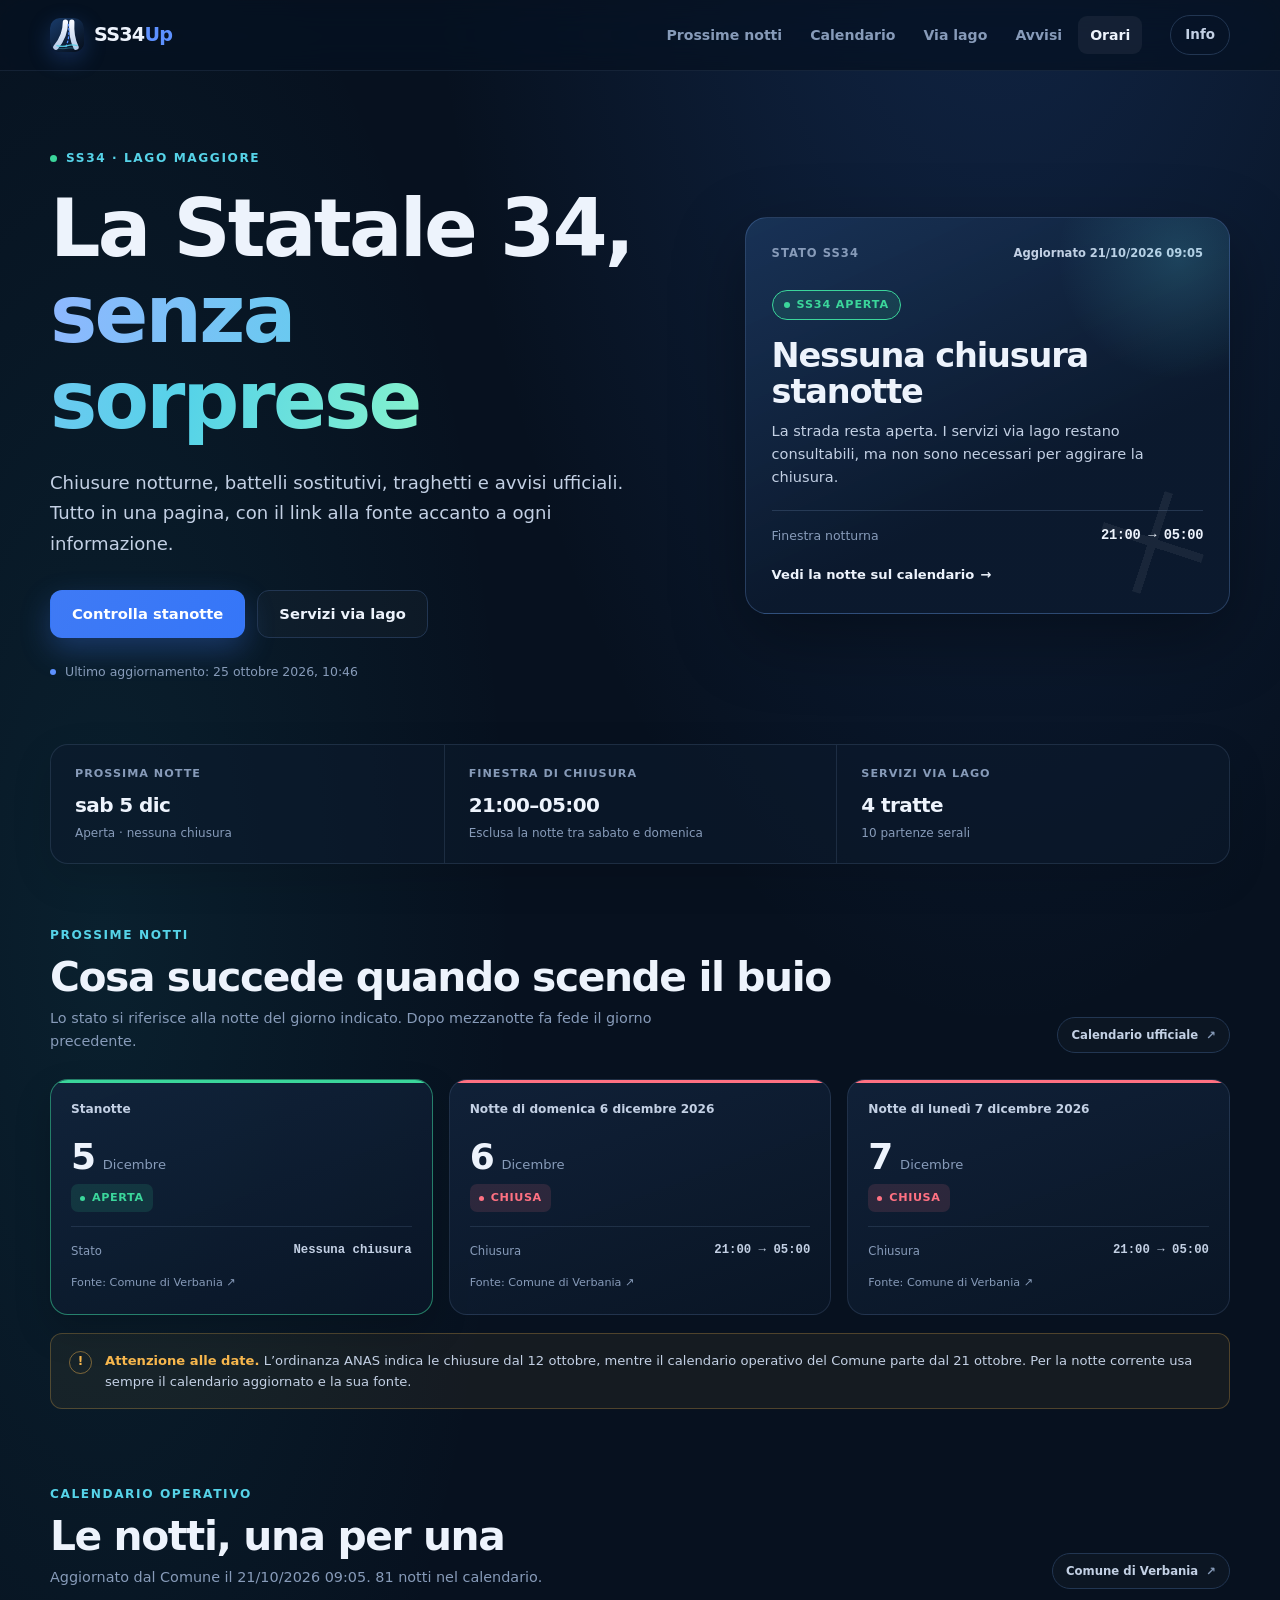
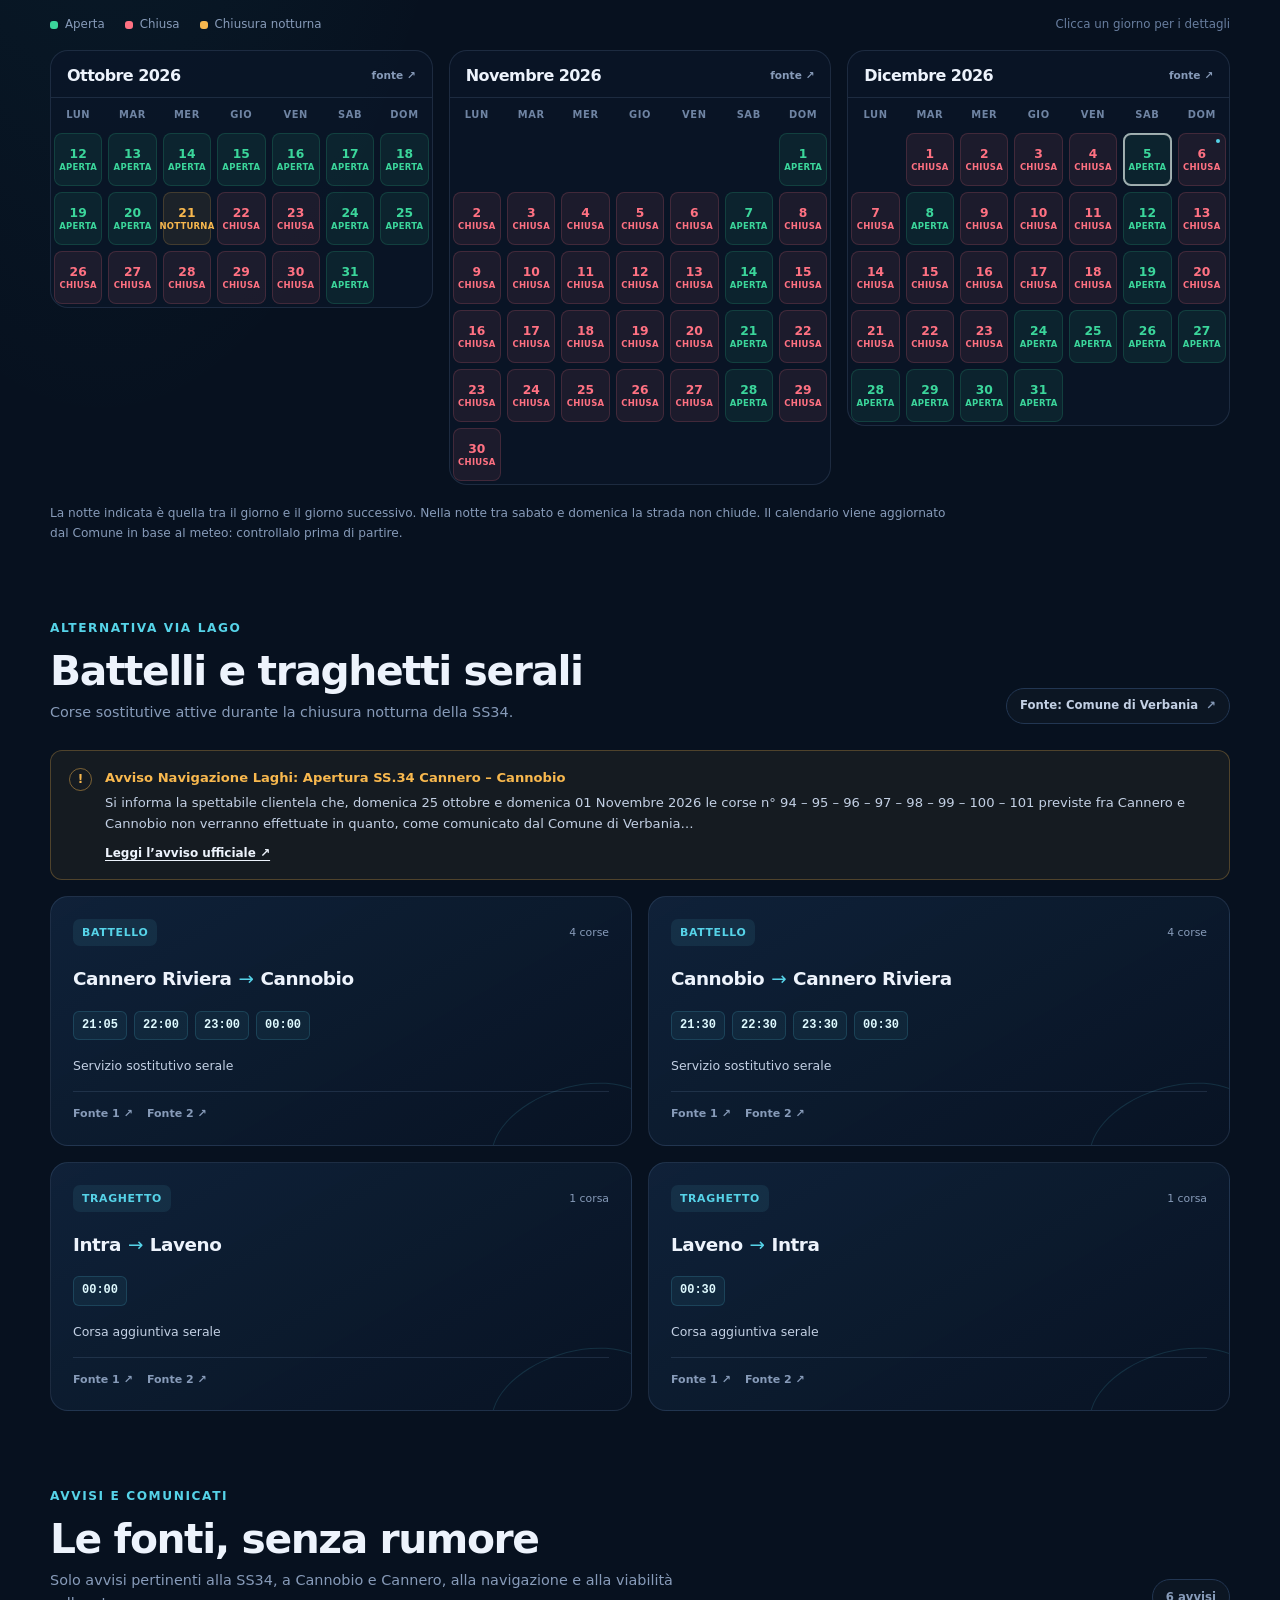
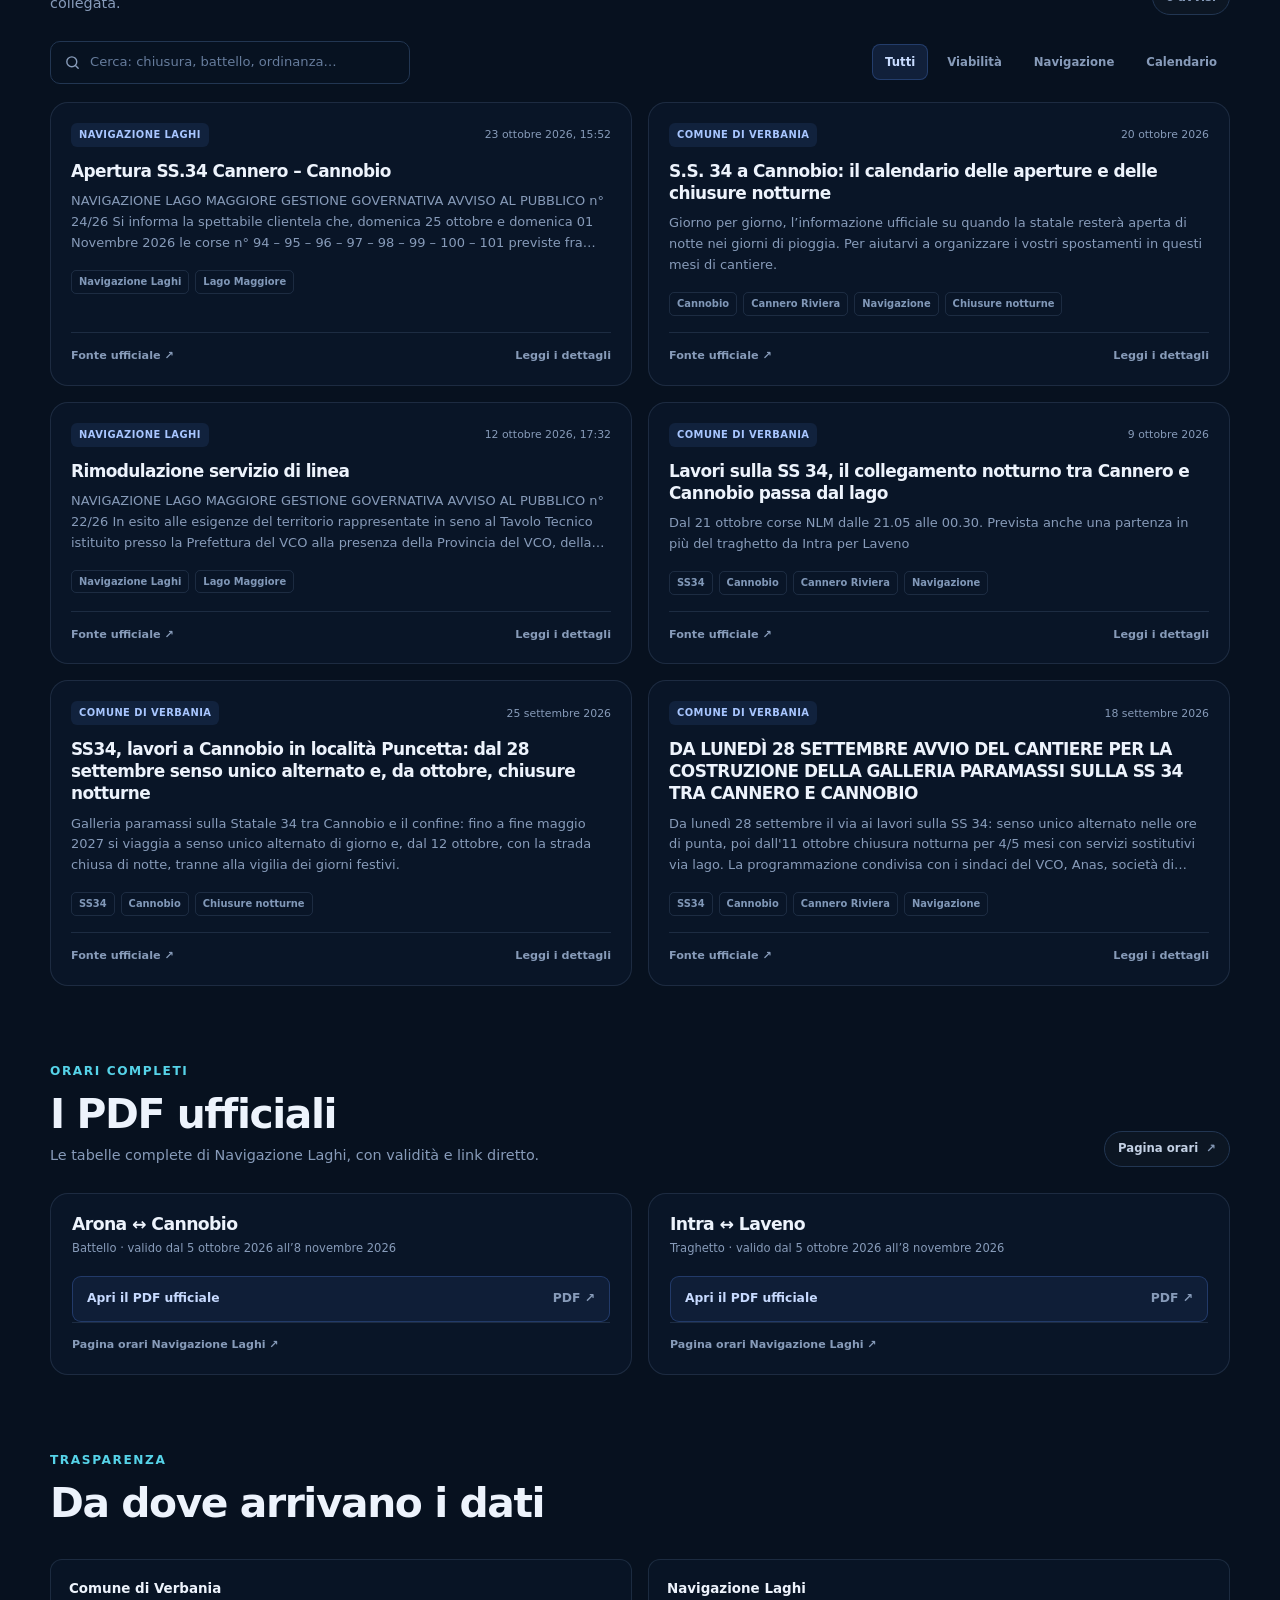
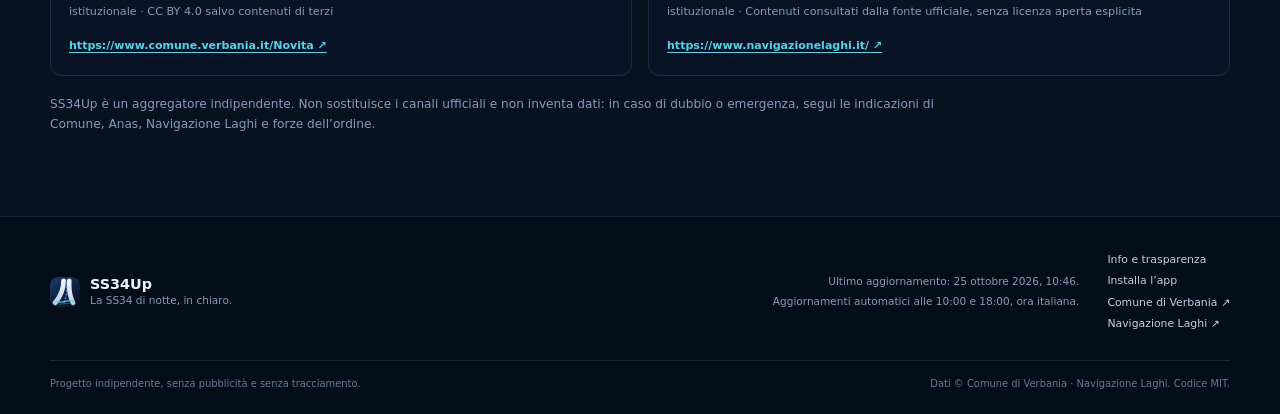
==== index.html @ 331be55b "Corregge avvio home e propaga subito gli aggiornamenti" ====
<!DOCTYPE html>
<html lang="it">
<head>
  <meta charset="UTF-8" />
  <meta name="viewport" content="width=device-width, initial-scale=1.0" />
  <title>SS34Up · Chiusure notturne SS34 e servizi via lago</title>
  <meta name="description" content="Calendario ufficiale delle chiusure notturne della SS34 a Cannobio, servizi sostitutivi via lago, avvisi e orari. Aggiornato alle 10:00 e alle 18:00." />
  <meta name="theme-color" content="#07111f" />
  <meta property="og:title" content="SS34Up · La Statale 34, senza sorprese" />
  <meta property="og:description" content="Chiusure notturne SS34, battelli e traghetti, avvisi ufficiali in un'unica pagina." />
  <meta property="og:type" content="website" />
  <meta property="og:locale" content="it_IT" />
  <link rel="manifest" href="manifest.json" />
  <link rel="icon" href="icon.svg" type="image/svg+xml" />
  <link rel="apple-touch-icon" href="icon-180.png" />
  <meta name="apple-mobile-web-app-capable" content="yes" />
  <meta name="apple-mobile-web-app-title" content="SS34Up" />
  <meta name="mobile-web-app-capable" content="yes" />
  <link rel="stylesheet" href="assets/style.css?v=3" />
  <script src="assets/app.js?v=3" defer></script>
</head>
<body>
  <a class="skip-link" href="#main">Vai ai contenuti</a>

  <header class="site-header">
    <div class="header-inner">
      <a class="brand" href="./" aria-label="SS34Up, home">
        <img src="icon.svg" width="34" height="34" alt="" />
        <span class="brand-text">SS34<span>Up</span></span>
      </a>

      <nav class="main-nav" id="main-nav" aria-label="Sezioni principali">
        <a href="#notti">Prossime notti</a>
        <a href="#calendario">Calendario</a>
        <a href="#servizi">Via lago</a>
        <a href="#avvisi">Avvisi</a>
        <a href="#orari">Orari</a>
        <a class="nav-info" href="infoutili.html">Info e installazione</a>
      </nav>

      <div class="header-actions">
        <a class="header-info" href="infoutili.html">Info</a>
        <button class="menu-toggle" id="menu-toggle" type="button" aria-expanded="false" aria-controls="main-nav" aria-label="Apri il menu">
          <span></span><span></span><span></span>
        </button>
      </div>
    </div>
  </header>

  <main id="main">
    <section class="hero" aria-labelledby="hero-title">
      <div class="hero-copy">
        <p class="eyebrow"><span class="pulse"></span> SS34 · Lago Maggiore</p>
        <h1 id="hero-title">La Statale 34,<br /><span>senza sorprese</span></h1>
        <p class="hero-lead">
          Chiusure notturne, battelli sostitutivi, traghetti e avvisi ufficiali.
          Tutto in una pagina, con il link alla fonte accanto a ogni informazione.
        </p>
        <div class="hero-actions">
          <a class="button button-primary" href="#notti">Controlla stanotte</a>
          <a class="button button-ghost" href="#servizi">Servizi via lago</a>
        </div>
        <div class="sync-line" id="sync-line" aria-live="polite">
          <span class="sync-dot"></span>
          <span>Caricamento dati ufficiali…</span>
        </div>
      </div>

      <aside class="status-card" id="status-card" aria-live="polite" aria-busy="true">
        <div class="status-topline">
          <span class="status-kicker">Stato SS34</span>
          <span class="status-source">Fonte ufficiale</span>
        </div>
        <div class="status-main">
          <span class="status-badge status-unknown" id="status-badge">Caricamento</span>
          <h2 id="status-title">Verifica in corso</h2>
          <p id="status-detail">Sto leggendo il calendario del Comune di Verbania.</p>
        </div>
        <div class="status-window" id="status-window">
          <span>Finestra notturna</span>
          <strong>21:00 → 05:00</strong>
        </div>
        <a class="status-link" id="status-link" href="#calendario">Vai al calendario</a>
      </aside>
    </section>

    <section class="stats" aria-label="Riepilogo">
      <article class="stat">
        <span class="stat-label">Prossima notte</span>
        <strong id="stat-night">—</strong>
        <span class="stat-note" id="stat-night-note">Calendario in caricamento</span>
      </article>
      <article class="stat">
        <span class="stat-label">Finestra di chiusura</span>
        <strong id="stat-window">21:00–05:00</strong>
        <span class="stat-note">Esclusa la notte tra sabato e domenica</span>
      </article>
      <article class="stat">
        <span class="stat-label">Servizi via lago</span>
        <strong id="stat-services">—</strong>
        <span class="stat-note">Battelli e traghetti serali</span>
      </article>
    </section>

    <div class="error-banner" id="data-error" hidden>
      <strong>Dati non disponibili.</strong>
      <span>Apri direttamente le fonti ufficiali:</span>
      <a href="https://www.comune.verbania.it/Novita/Comunicati/S.S.-34-a-Cannobio-il-calendario-delle-aperture-e-delle-chiusure-notturne" target="_blank" rel="noopener noreferrer">Comune di Verbania</a>
      <a href="https://www.navigazionelaghi.it/avvisi/" target="_blank" rel="noopener noreferrer">Navigazione Laghi</a>
    </div>

    <section class="section" id="notti" aria-labelledby="notti-title">
      <div class="section-head">
        <div>
          <p class="kicker">Prossime notti</p>
          <h2 id="notti-title">Cosa succede quando scende il buio</h2>
          <p class="section-lead">Lo stato si riferisce alla notte del giorno indicato. Dopo mezzanotte fa fede il giorno precedente.</p>
        </div>
        <a class="source-chip" id="nights-source" href="#calendario">
          <span>Calendario ufficiale</span>
          <span aria-hidden="true">↗</span>
        </a>
      </div>
      <div class="night-grid" id="night-grid">
        <div class="skeleton-card"></div>
        <div class="skeleton-card"></div>
        <div class="skeleton-card"></div>
      </div>
      <div class="callout">
        <div class="callout-icon" aria-hidden="true">!</div>
        <div>
          <strong>Attenzione alle date.</strong>
          L’ordinanza ANAS indica le chiusure dal 12 ottobre, mentre il calendario operativo del Comune parte dal 21 ottobre.
          Per la notte corrente usa sempre il calendario aggiornato e la sua fonte.
        </div>
      </div>
    </section>

    <section class="section" id="calendario" aria-labelledby="calendario-title">
      <div class="section-head">
        <div>
          <p class="kicker">Calendario operativo</p>
          <h2 id="calendario-title">Le notti, una per una</h2>
          <p class="section-lead" id="calendar-updated">Caricamento del calendario…</p>
        </div>
        <a class="source-chip" id="calendar-source" href="#" target="_blank" rel="noopener noreferrer">
          <span>Comune di Verbania</span>
          <span aria-hidden="true">↗</span>
        </a>
      </div>

      <div class="legend" aria-label="Legenda">
        <span><i class="legend-dot status-aparta"></i>Aperta</span>
        <span><i class="legend-dot status-chiusa"></i>Chiusa</span>
        <span><i class="legend-dot status-notturna"></i>Chiusura notturna</span>
        <span class="legend-note">Clicca un giorno per i dettagli</span>
      </div>

      <div class="calendar-grid" id="calendar-grid">
        <div class="skeleton-calendar"></div>
        <div class="skeleton-calendar"></div>
        <div class="skeleton-calendar"></div>
      </div>
      <p class="small-note">
        La notte indicata è quella tra il giorno e il giorno successivo. Nella notte tra sabato e domenica la strada non chiude.
        Il calendario viene aggiornato dal Comune in base al meteo: controllalo prima di partire.
      </p>
    </section>

    <section class="section" id="servizi" aria-labelledby="servizi-title">
      <div class="section-head">
        <div>
          <p class="kicker">Alternativa via lago</p>
          <h2 id="servizi-title">Battelli e traghetti serali</h2>
          <p class="section-lead">Corse sostitutive attive durante la chiusura notturna della SS34.</p>
        </div>
        <a class="source-chip" id="services-source" href="https://www.navigazionelaghi.it/" target="_blank" rel="noopener noreferrer">
          <span>Navigazione Laghi</span>
          <span aria-hidden="true">↗</span>
        </a>
      </div>
      <div id="services-alert"></div>
      <div class="services-grid" id="services-grid">
        <div class="skeleton-card"></div>
        <div class="skeleton-card"></div>
      </div>
    </section>

    <section class="section" id="avvisi" aria-labelledby="avvisi-title">
      <div class="section-head">
        <div>
          <p class="kicker">Avvisi e comunicati</p>
          <h2 id="avvisi-title">Le fonti, senza rumore</h2>
          <p class="section-lead">Solo avvisi pertinenti alla SS34, a Cannobio e Cannero, alla navigazione e alla viabilità collegata.</p>
        </div>
        <span class="count-chip" id="notice-count">—</span>
      </div>

      <div class="notice-toolbar">
        <label class="search-field">
          <span class="visually-hidden">Cerca negli avvisi</span>
          <svg viewBox="0 0 24 24" aria-hidden="true"><circle cx="11" cy="11" r="7"></circle><path d="m20 20-3.5-3.5"></path></svg>
          <input id="notice-search" type="search" placeholder="Cerca: chiusura, battello, ordinanza…" autocomplete="off" />
        </label>
        <div class="filters" id="notice-filters" role="group" aria-label="Filtra avvisi">
          <button class="filter is-active" type="button" data-filter="tutti" aria-pressed="true">Tutti</button>
          <button class="filter" type="button" data-filter="viabilita" aria-pressed="false">Viabilità</button>
          <button class="filter" type="button" data-filter="navigazione" aria-pressed="false">Navigazione</button>
          <button class="filter" type="button" data-filter="calendario" aria-pressed="false">Calendario</button>
        </div>
      </div>

      <div class="notice-grid" id="notice-list">
        <div class="skeleton-card"></div>
        <div class="skeleton-card"></div>
      </div>
      <div class="empty-state" id="notice-empty" hidden>
        <strong>Nessun avviso trovato.</strong>
        <span>Prova a cambiare filtro o termine di ricerca.</span>
      </div>
    </section>

    <section class="section" id="orari" aria-labelledby="orari-title">
      <div class="section-head">
        <div>
          <p class="kicker">Orari completi</p>
          <h2 id="orari-title">I PDF ufficiali</h2>
          <p class="section-lead">Le tabelle complete di Navigazione Laghi, con validità e link diretto.</p>
        </div>
        <a class="source-chip" href="https://www.navigazionelaghi.it/biglietti-e-orari-lago-maggiore/" target="_blank" rel="noopener noreferrer">
          <span>Pagina orari</span>
          <span aria-hidden="true">↗</span>
        </a>
      </div>
      <div class="timetable-grid" id="timetable-grid">
        <div class="skeleton-card"></div>
        <div class="skeleton-card"></div>
      </div>
    </section>

    <section class="section sources-section" id="fonti" aria-labelledby="fonti-title">
      <div class="section-head">
        <div>
          <p class="kicker">Trasparenza</p>
          <h2 id="fonti-title">Da dove arrivano i dati</h2>
        </div>
      </div>
      <div class="sources-grid" id="sources-list"></div>
      <p class="small-note">
        SS34Up è un aggregatore indipendente. Non sostituisce i canali ufficiali e non inventa dati:
        in caso di dubbio o emergenza, segui le indicazioni di Comune, Anas, Navigazione Laghi e forze dell’ordine.
      </p>
    </section>
  </main>

  <footer class="site-footer">
    <div class="footer-inner">
      <div class="footer-brand">
        <img src="icon.svg" width="30" height="30" alt="" />
        <div>
          <strong>SS34Up</strong>
          <span>La SS34 di notte, in chiaro.</span>
        </div>
      </div>
      <div class="footer-meta">
        <span id="footer-updated">Aggiornamento in corso…</span>
        <span>Aggiornamenti automatici alle 10:00 e 18:00, ora italiana.</span>
      </div>
      <nav class="footer-links" aria-label="Link utili">
        <a href="infoutili.html">Info e trasparenza</a>
        <a href="infoutili.html#installa">Installa l’app</a>
        <a href="https://www.comune.verbania.it/Novita" target="_blank" rel="noopener noreferrer">Comune di Verbania ↗</a>
        <a href="https://www.navigazionelaghi.it/" target="_blank" rel="noopener noreferrer">Navigazione Laghi ↗</a>
      </nav>
    </div>
    <div class="footer-bottom">
      <span>Progetto indipendente, senza pubblicità e senza tracciamento.</span>
      <span>Dati © Comune di Verbania · Navigazione Laghi. Codice MIT.</span>
    </div>
  </footer>

  <dialog class="detail-dialog" id="detail-dialog" aria-labelledby="detail-title">
    <form method="dialog">
      <button class="dialog-close" type="submit" aria-label="Chiudi la scheda">
        <svg viewBox="0 0 24 24" aria-hidden="true"><path d="m6 6 12 12M18 6 6 18"></path></svg>
      </button>
    </form>
    <div class="dialog-content" id="detail-content"></div>
  </dialog>

  <noscript>
    <div class="noscript">SS34Up usa JavaScript per mostrare il calendario e gli avvisi. Puoi comunque consultare le fonti ufficiali linkate nella pagina.</div>
  </noscript>
</body>
</html>
---- assets/style.css ----
:root {
  color-scheme: dark;
  --bg: #07111f;
  --bg-deep: #050b15;
  --panel: #0d1a2d;
  --panel-raised: #12223a;
  --panel-soft: #0a1627;
  --line: #223652;
  --line-soft: rgba(130, 162, 207, 0.16);
  --text: #edf3fc;
  --text-soft: #c3d0e4;
  --muted: #879bb9;
  --blue: #5d91ff;
  --blue-strong: #3f7af5;
  --cyan: #56d3e8;
  --green: #3bd69b;
  --green-soft: rgba(59, 214, 155, 0.13);
  --amber: #f8b84e;
  --amber-soft: rgba(248, 184, 78, 0.13);
  --red: #ff7182;
  --red-soft: rgba(255, 113, 130, 0.13);
  --radius: 18px;
  --radius-sm: 12px;
  --shadow: 0 24px 70px rgba(0, 0, 0, 0.34);
  --font: system-ui, -apple-system, "Segoe UI", Roboto, "Helvetica Neue", Arial, sans-serif;
  --mono: "Cascadia Code", "SFMono-Regular", Consolas, "Liberation Mono", monospace;
}

*,
*::before,
*::after {
  box-sizing: border-box;
}

html {
  scroll-behavior: smooth;
  scroll-padding-top: 92px;
}

body {
  margin: 0;
  min-width: 320px;
  background:
    radial-gradient(ellipse 70% 42% at 78% -8%, rgba(51, 108, 207, 0.26), transparent 66%),
    radial-gradient(ellipse 46% 30% at 8% 18%, rgba(38, 185, 199, 0.09), transparent 70%),
    var(--bg);
  color: var(--text);
  font-family: var(--font);
  font-size: 16px;
  line-height: 1.6;
  -webkit-font-smoothing: antialiased;
  text-rendering: optimizeLegibility;
}

body.modal-open {
  overflow: hidden;
}

::selection {
  background: rgba(93, 145, 255, 0.36);
  color: #fff;
}

a {
  color: var(--cyan);
  text-decoration-thickness: 1px;
  text-underline-offset: 3px;
}

a:hover {
  color: #8ce4f2;
}

button,
input {
  font: inherit;
}

button {
  color: inherit;
}

img,
svg {
  display: block;
  max-width: 100%;
}

[hidden] {
  display: none !important;
}

h1,
h2,
h3,
p {
  margin-top: 0;
}

h1,
h2,
h3 {
  letter-spacing: -0.035em;
  line-height: 1.08;
}

h2 {
  margin-bottom: 0.5rem;
  font-size: clamp(1.7rem, 3.2vw, 2.55rem);
}

h3 {
  font-size: 1.15rem;
}

:focus-visible {
  outline: 3px solid rgba(86, 211, 232, 0.85);
  outline-offset: 3px;
}

.skip-link {
  position: fixed;
  top: 10px;
  left: 10px;
  z-index: 100;
  padding: 10px 16px;
  border-radius: 10px;
  background: var(--text);
  color: var(--bg);
  font-weight: 750;
  transform: translateY(-150%);
  transition: transform 0.18s ease;
}

.skip-link:focus {
  transform: translateY(0);
}

.visually-hidden {
  position: absolute !important;
  width: 1px !important;
  height: 1px !important;
  padding: 0 !important;
  margin: -1px !important;
  overflow: hidden !important;
  clip: rect(0, 0, 0, 0) !important;
  white-space: nowrap !important;
  border: 0 !important;
}

.site-header {
  position: sticky;
  top: 0;
  z-index: 50;
  border-bottom: 1px solid rgba(130, 162, 207, 0.12);
  background: rgba(7, 17, 31, 0.78);
  backdrop-filter: blur(18px) saturate(150%);
}

.header-inner {
  display: flex;
  align-items: center;
  gap: 28px;
  width: min(1180px, calc(100% - 40px));
  min-height: 70px;
  margin: 0 auto;
}

.brand {
  display: inline-flex;
  align-items: center;
  gap: 10px;
  color: var(--text);
  text-decoration: none;
  flex: 0 0 auto;
}

.brand:hover {
  color: var(--text);
}

.brand img {
  width: 34px;
  height: 34px;
  border-radius: 10px;
  box-shadow: 0 7px 22px rgba(63, 122, 245, 0.26);
}

.brand-text {
  font-size: 1.2rem;
  font-weight: 820;
  letter-spacing: -0.04em;
}

.brand-text span {
  color: var(--blue);
}

.main-nav {
  display: flex;
  align-items: center;
  gap: 4px;
  margin-left: auto;
}

.main-nav a {
  padding: 8px 12px;
  border-radius: 9px;
  color: var(--muted);
  font-size: 0.88rem;
  font-weight: 650;
  text-decoration: none;
  transition: color 0.16s ease, background 0.16s ease;
}

.main-nav a:hover,
.main-nav a.is-active {
  color: var(--text);
  background: rgba(255, 255, 255, 0.055);
}

.main-nav .nav-info {
  display: none;
}

.header-actions {
  display: flex;
  align-items: center;
  gap: 10px;
}

.header-info {
  padding: 8px 14px;
  border: 1px solid var(--line);
  border-radius: 999px;
  color: var(--text-soft);
  font-size: 0.84rem;
  font-weight: 700;
  text-decoration: none;
}

.header-info:hover {
  border-color: var(--blue);
  color: var(--text);
}

.menu-toggle {
  display: none;
  width: 42px;
  height: 42px;
  padding: 10px;
  border: 1px solid var(--line);
  border-radius: 10px;
  background: transparent;
  cursor: pointer;
}

.menu-toggle span {
  display: block;
  width: 100%;
  height: 2px;
  margin: 4px 0;
  border-radius: 2px;
  background: var(--text-soft);
  transition: transform 0.18s ease, opacity 0.18s ease;
}

.hero {
  display: grid;
  grid-template-columns: minmax(0, 1.12fr) minmax(340px, 0.88fr);
  align-items: center;
  gap: clamp(36px, 6vw, 78px);
  width: min(1180px, calc(100% - 40px));
  margin: 0 auto;
  padding: 78px 0 40px;
}

.eyebrow,
.kicker {
  margin-bottom: 18px;
  color: var(--cyan);
  font-size: 0.76rem;
  font-weight: 780;
  letter-spacing: 0.13em;
  text-transform: uppercase;
}

.eyebrow {
  display: flex;
  align-items: center;
  gap: 9px;
}

.pulse {
  width: 7px;
  height: 7px;
  border-radius: 50%;
  background: var(--green);
  box-shadow: 0 0 0 0 rgba(59, 214, 155, 0.5);
  animation: pulse 2.2s infinite;
}

@keyframes pulse {
  70% { box-shadow: 0 0 0 8px rgba(59, 214, 155, 0); }
  100% { box-shadow: 0 0 0 0 rgba(59, 214, 155, 0); }
}

.hero h1 {
  max-width: 760px;
  margin-bottom: 24px;
  font-size: clamp(2.9rem, 6.2vw, 5.15rem);
  font-weight: 840;
}

.hero h1 span {
  color: transparent;
  background: linear-gradient(100deg, #8fb7ff 0%, #56d3e8 62%, #85f2cd 100%);
  -webkit-background-clip: text;
  background-clip: text;
}

.hero-lead {
  max-width: 610px;
  margin-bottom: 30px;
  color: var(--text-soft);
  font-size: clamp(1rem, 1.6vw, 1.13rem);
  line-height: 1.7;
}

.hero-actions {
  display: flex;
  flex-wrap: wrap;
  gap: 12px;
}

.button {
  display: inline-flex;
  align-items: center;
  justify-content: center;
  min-height: 48px;
  padding: 0 21px;
  border: 1px solid transparent;
  border-radius: 12px;
  font-size: 0.92rem;
  font-weight: 760;
  text-decoration: none;
  transition: transform 0.16s ease, box-shadow 0.16s ease, border-color 0.16s ease, background 0.16s ease;
}

.button:hover {
  transform: translateY(-1px);
}

.button-primary {
  background: linear-gradient(120deg, var(--blue-strong), #3576f8);
  color: #fff;
  box-shadow: 0 12px 30px rgba(63, 122, 245, 0.3);
}

.button-primary:hover {
  color: #fff;
  box-shadow: 0 15px 36px rgba(63, 122, 245, 0.4);
}

.button-ghost {
  border-color: var(--line);
  background: rgba(255, 255, 255, 0.025);
  color: var(--text);
}

.button-ghost:hover {
  border-color: rgba(134, 174, 236, 0.48);
  background: rgba(255, 255, 255, 0.055);
  color: var(--text);
}

.sync-line {
  display: flex;
  align-items: center;
  gap: 9px;
  margin-top: 24px;
  color: var(--muted);
  font-size: 0.78rem;
}

.sync-dot {
  width: 6px;
  height: 6px;
  border-radius: 50%;
  background: var(--blue);
}

.sync-line.is-error .sync-dot {
  background: var(--red);
}

.status-card {
  position: relative;
  overflow: hidden;
  padding: 26px;
  border: 1px solid rgba(112, 157, 224, 0.28);
  border-radius: 22px;
  background:
    linear-gradient(155deg, rgba(28, 58, 100, 0.74), rgba(11, 25, 45, 0.92) 64%),
    var(--panel);
  box-shadow: var(--shadow);
}

.status-card::before {
  content: "";
  position: absolute;
  top: -90px;
  right: -80px;
  width: 260px;
  height: 260px;
  border-radius: 50%;
  background: radial-gradient(circle, rgba(86, 211, 232, 0.18), transparent 66%);
  pointer-events: none;
}

.status-card::after {
  content: "";
  position: absolute;
  right: 24px;
  bottom: 18px;
  width: 105px;
  height: 105px;
  opacity: 0.06;
  background:
    linear-gradient(90deg, transparent 46%, #fff 46%, #fff 54%, transparent 54%),
    linear-gradient(0deg, transparent 46%, #fff 46%, #fff 54%, transparent 54%);
  transform: rotate(18deg);
  pointer-events: none;
}

.status-topline {
  display: flex;
  align-items: center;
  justify-content: space-between;
  gap: 16px;
  margin-bottom: 28px;
  color: var(--muted);
  font-size: 0.72rem;
  font-weight: 750;
  letter-spacing: 0.09em;
  text-transform: uppercase;
}

.status-source {
  color: var(--text-soft);
  letter-spacing: 0;
  text-transform: none;
}

.status-badge {
  display: inline-flex;
  align-items: center;
  gap: 7px;
  min-height: 30px;
  padding: 5px 11px;
  border: 1px solid currentColor;
  border-radius: 999px;
  font-size: 0.7rem;
  font-weight: 780;
  letter-spacing: 0.075em;
  line-height: 1;
  text-transform: uppercase;
}

.status-badge::before {
  content: "";
  width: 6px;
  height: 6px;
  border-radius: 50%;
  background: currentColor;
}

.status-open {
  color: var(--green);
  background: var(--green-soft);
}

.status-closed {
  color: var(--red);
  background: var(--red-soft);
}

.status-pending {
  color: var(--amber);
  background: var(--amber-soft);
}

.status-unknown {
  color: var(--muted);
  background: rgba(135, 155, 185, 0.1);
}

.status-main {
  min-height: 158px;
}

.status-main h2 {
  margin: 18px 0 8px;
  font-size: clamp(1.55rem, 2.8vw, 2.1rem);
}

.status-main p {
  max-width: 390px;
  margin-bottom: 22px;
  color: var(--text-soft);
  font-size: 0.91rem;
}

.status-window {
  display: flex;
  align-items: center;
  justify-content: space-between;
  gap: 18px;
  padding: 14px 0;
  border-top: 1px solid rgba(151, 183, 229, 0.18);
  color: var(--muted);
  font-size: 0.78rem;
}

.status-window strong {
  color: var(--text);
  font-family: var(--mono);
  font-size: 0.86rem;
  letter-spacing: -0.03em;
}

.status-link {
  display: inline-flex;
  align-items: center;
  gap: 6px;
  margin-top: 3px;
  color: var(--text);
  font-size: 0.82rem;
  font-weight: 720;
  text-decoration: none;
}

.status-link::after {
  content: "→";
  transition: transform 0.16s ease;
}

.status-link:hover::after {
  transform: translateX(3px);
}

.stats {
  display: grid;
  grid-template-columns: repeat(3, 1fr);
  width: min(1180px, calc(100% - 40px));
  margin: 22px auto 0;
  border: 1px solid var(--line-soft);
  border-radius: var(--radius);
  background: rgba(13, 26, 45, 0.58);
  box-shadow: 0 14px 40px rgba(0, 0, 0, 0.12);
}

.stat {
  min-width: 0;
  padding: 20px 24px;
}

.stat + .stat {
  border-left: 1px solid var(--line-soft);
}

.stat-label {
  display: block;
  margin-bottom: 6px;
  color: var(--muted);
  font-size: 0.7rem;
  font-weight: 750;
  letter-spacing: 0.09em;
  text-transform: uppercase;
}

.stat strong {
  display: block;
  overflow: hidden;
  margin-bottom: 3px;
  font-size: clamp(1rem, 1.8vw, 1.25rem);
  letter-spacing: -0.03em;
  text-overflow: ellipsis;
  white-space: nowrap;
}

.stat-note {
  display: block;
  overflow: hidden;
  color: var(--muted);
  font-size: 0.75rem;
  text-overflow: ellipsis;
  white-space: nowrap;
}

.error-banner {
  display: flex;
  align-items: center;
  flex-wrap: wrap;
  gap: 8px 14px;
  width: min(1180px, calc(100% - 40px));
  margin: 24px auto 0;
  padding: 15px 18px;
  border: 1px solid rgba(255, 113, 130, 0.38);
  border-radius: var(--radius-sm);
  background: var(--red-soft);
  color: var(--text-soft);
  font-size: 0.86rem;
}

.error-banner strong {
  color: var(--red);
}

.error-banner a {
  color: var(--text);
}

.section {
  width: min(1180px, calc(100% - 40px));
  margin: 0 auto;
  padding: 62px 0 14px;
  scroll-margin-top: 90px;
}

.section-head {
  display: flex;
  align-items: flex-end;
  justify-content: space-between;
  gap: 28px;
  margin-bottom: 26px;
}

.section-head .kicker {
  margin-bottom: 10px;
}

.section-lead {
  max-width: 690px;
  margin-bottom: 0;
  color: var(--muted);
  font-size: 0.9rem;
}

.source-chip,
.count-chip {
  display: inline-flex;
  align-items: center;
  gap: 8px;
  flex: 0 0 auto;
  min-height: 36px;
  padding: 7px 13px;
  border: 1px solid var(--line);
  border-radius: 999px;
  background: rgba(255, 255, 255, 0.02);
  color: var(--text-soft);
  font-size: 0.73rem;
  font-weight: 700;
  text-decoration: none;
  white-space: nowrap;
}

.source-chip:hover {
  border-color: rgba(93, 145, 255, 0.65);
  color: var(--text);
}

.source-chip span:last-child {
  color: var(--muted);
}

.night-grid,
.services-grid,
.notice-grid,
.timetable-grid,
.sources-grid,
.calendar-grid {
  display: grid;
  gap: 16px;
}

.night-grid {
  grid-template-columns: repeat(3, minmax(0, 1fr));
}

.night-card {
  --accent: var(--muted);
  --accent-soft: rgba(135, 155, 185, 0.1);
  position: relative;
  overflow: hidden;
  padding: 20px;
  border: 1px solid var(--line-soft);
  border-radius: var(--radius);
  background: linear-gradient(160deg, rgba(19, 37, 62, 0.8), rgba(10, 22, 39, 0.82));
}

.night-card::before {
  content: "";
  position: absolute;
  top: 0;
  left: 0;
  width: 100%;
  height: 3px;
  background: var(--accent);
}

.night-card.is-open {
  --accent: var(--green);
  --accent-soft: var(--green-soft);
}

.night-card.is-closed {
  --accent: var(--red);
  --accent-soft: var(--red-soft);
}

.night-card.is-pending {
  --accent: var(--amber);
  --accent-soft: var(--amber-soft);
}

.night-card.is-current {
  border-color: color-mix(in srgb, var(--accent) 53%, transparent);
  box-shadow: 0 16px 36px rgba(0, 0, 0, 0.18);
}

.night-top {
  display: flex;
  align-items: center;
  justify-content: space-between;
  gap: 12px;
  margin-bottom: 19px;
}

.night-date {
  color: var(--text-soft);
  font-size: 0.76rem;
  font-weight: 700;
}

.night-day {
  display: flex;
  align-items: baseline;
  gap: 9px;
  margin-bottom: 8px;
}

.night-day strong {
  font-size: 2.25rem;
  font-weight: 820;
  letter-spacing: -0.065em;
  line-height: 1;
}

.night-day span {
  color: var(--muted);
  font-size: 0.82rem;
  text-transform: capitalize;
}

.night-status {
  display: inline-flex;
  align-items: center;
  gap: 7px;
  margin-bottom: 14px;
  padding: 5px 9px;
  border-radius: 7px;
  background: var(--accent-soft);
  color: var(--accent);
  font-size: 0.7rem;
  font-weight: 780;
  letter-spacing: 0.055em;
  text-transform: uppercase;
}

.night-status::before {
  content: "";
  width: 5px;
  height: 5px;
  border-radius: 50%;
  background: currentColor;
}

.night-window {
  display: flex;
  align-items: center;
  justify-content: space-between;
  gap: 12px;
  padding-top: 14px;
  border-top: 1px solid var(--line-soft);
  color: var(--muted);
  font-size: 0.73rem;
}

.night-window strong {
  color: var(--text-soft);
  font-family: var(--mono);
  font-size: 0.77rem;
  font-weight: 600;
}

.night-source {
  display: inline-flex;
  align-items: center;
  gap: 5px;
  margin-top: 13px;
  color: var(--muted);
  font-size: 0.7rem;
  text-decoration: none;
}

.night-source:hover {
  color: var(--cyan);
}

.callout {
  display: flex;
  gap: 13px;
  margin-top: 18px;
  padding: 16px 18px;
  border: 1px solid rgba(248, 184, 78, 0.26);
  border-radius: var(--radius-sm);
  background: rgba(248, 184, 78, 0.06);
  color: var(--text-soft);
  font-size: 0.82rem;
}

.callout strong {
  color: var(--amber);
}

.callout-icon {
  display: grid;
  place-items: center;
  flex: 0 0 auto;
  width: 23px;
  height: 23px;
  margin-top: 1px;
  border: 1px solid rgba(248, 184, 78, 0.45);
  border-radius: 50%;
  color: var(--amber);
  font-size: 0.75rem;
  font-weight: 850;
}

.legend {
  display: flex;
  align-items: center;
  flex-wrap: wrap;
  gap: 10px 20px;
  margin-bottom: 16px;
  color: var(--muted);
  font-size: 0.74rem;
}

.legend > span {
  display: inline-flex;
  align-items: center;
  gap: 7px;
}

.legend-dot {
  width: 8px;
  height: 8px;
  border-radius: 3px;
  background: var(--muted);
}

.legend-dot.status-aparta { background: var(--green); }
.legend-dot.status-chiusa { background: var(--red); }
.legend-dot.status-notturna { background: var(--amber); }
.legend-note { margin-left: auto; color: #687e9f; }

.calendar-grid {
  grid-template-columns: repeat(3, minmax(0, 1fr));
  align-items: start;
}

.month-card {
  overflow: hidden;
  border: 1px solid var(--line-soft);
  border-radius: var(--radius);
  background: rgba(11, 23, 40, 0.78);
}

.month-head {
  display: flex;
  align-items: center;
  justify-content: space-between;
  gap: 10px;
  padding: 16px 16px 13px;
  border-bottom: 1px solid var(--line-soft);
}

.month-head h3 {
  margin: 0;
  font-size: 1rem;
  text-transform: capitalize;
}

.month-head a {
  color: var(--muted);
  font-size: 0.66rem;
  font-weight: 700;
  text-decoration: none;
}

.month-head a:hover {
  color: var(--cyan);
}

.month-table {
  width: 100%;
  border-collapse: collapse;
  table-layout: fixed;
}

.month-table th {
  padding: 9px 2px 7px;
  color: #6f84a3;
  font-size: 0.62rem;
  font-weight: 760;
  letter-spacing: 0.06em;
  text-align: center;
  text-transform: uppercase;
}

.month-table td {
  padding: 3px;
}

.cal-empty {
  pointer-events: none;
}

.cal-day {
  position: relative;
  display: flex;
  flex-direction: column;
  align-items: center;
  justify-content: center;
  gap: 3px;
  width: 100%;
  min-height: 53px;
  padding: 5px 2px;
  border: 1px solid transparent;
  border-radius: 8px;
  background: rgba(255, 255, 255, 0.018);
  color: var(--text-soft);
  cursor: pointer;
  transition: background 0.14s ease, border-color 0.14s ease, transform 0.14s ease;
}

.cal-day:hover {
  z-index: 1;
  border-color: rgba(147, 183, 240, 0.35);
  background: rgba(255, 255, 255, 0.06);
  transform: translateY(-1px);
}

.cal-num {
  font-size: 0.77rem;
  font-weight: 730;
  line-height: 1;
}

.cal-status {
  font-size: 0.53rem;
  font-weight: 760;
  letter-spacing: 0.03em;
  line-height: 1;
  text-transform: uppercase;
}

.cal-day.status-aparta {
  border-color: rgba(59, 214, 155, 0.16);
  background: rgba(59, 214, 155, 0.08);
  color: var(--green);
}

.cal-day.status-chiusa {
  border-color: rgba(255, 113, 130, 0.17);
  background: rgba(255, 113, 130, 0.08);
  color: var(--red);
}

.cal-day.status-notturna {
  border-color: rgba(248, 184, 78, 0.18);
  background: rgba(248, 184, 78, 0.08);
  color: var(--amber);
}

.cal-day.status-non-definita {
  color: var(--muted);
}

.cal-day.is-today::after {
  content: "";
  position: absolute;
  top: 5px;
  right: 5px;
  width: 4px;
  height: 4px;
  border-radius: 50%;
  background: var(--cyan);
}

.cal-day.is-current {
  outline: 2px solid rgba(255, 255, 255, 0.6);
  outline-offset: -2px;
}

.small-note {
  max-width: 900px;
  margin: 18px 0 0;
  color: var(--muted);
  font-size: 0.76rem;
  line-height: 1.65;
}

.services-grid {
  grid-template-columns: repeat(2, minmax(0, 1fr));
}

.service-alert {
  margin: 0 0 16px;
}

.service-alert p {
  margin: 4px 0 8px;
  color: var(--text-soft);
}

.service-alert a {
  color: var(--text);
  font-size: 0.75rem;
  font-weight: 700;
}

.service-card {
  position: relative;
  overflow: hidden;
  padding: 22px;
  border: 1px solid var(--line-soft);
  border-radius: var(--radius);
  background: linear-gradient(150deg, rgba(17, 36, 61, 0.86), rgba(9, 20, 36, 0.9));
}

.service-card::after {
  content: "";
  position: absolute;
  right: -28px;
  bottom: -42px;
  width: 170px;
  height: 100px;
  border-radius: 50%;
  border: 1px solid rgba(86, 211, 232, 0.14);
  transform: rotate(-18deg);
  pointer-events: none;
}

.service-top {
  display: flex;
  align-items: center;
  justify-content: space-between;
  gap: 12px;
  margin-bottom: 18px;
}

.service-kind {
  display: inline-flex;
  align-items: center;
  gap: 7px;
  padding: 5px 9px;
  border-radius: 7px;
  background: rgba(86, 211, 232, 0.09);
  color: var(--cyan);
  font-size: 0.68rem;
  font-weight: 780;
  letter-spacing: 0.06em;
  text-transform: uppercase;
}

.service-times-label {
  color: var(--muted);
  font-size: 0.68rem;
}

.service-route {
  display: flex;
  align-items: center;
  flex-wrap: wrap;
  gap: 7px;
  margin-bottom: 17px;
  font-size: 1.15rem;
  font-weight: 780;
  letter-spacing: -0.025em;
}

.service-route .arrow {
  color: var(--cyan);
  font-weight: 400;
}

.time-list {
  display: flex;
  flex-wrap: wrap;
  gap: 7px;
  margin-bottom: 16px;
}

.time-chip {
  padding: 4px 8px;
  border: 1px solid rgba(86, 211, 232, 0.16);
  border-radius: 6px;
  background: rgba(86, 211, 232, 0.06);
  color: #dffaff;
  font-family: var(--mono);
  font-size: 0.75rem;
  font-weight: 600;
}

.service-note {
  margin-bottom: 15px;
  color: var(--text-soft);
  font-size: 0.78rem;
}

.source-row {
  display: flex;
  flex-wrap: wrap;
  gap: 7px 14px;
  padding-top: 13px;
  border-top: 1px solid var(--line-soft);
}

.source-row a {
  color: var(--muted);
  font-size: 0.69rem;
  font-weight: 650;
  text-decoration: none;
}

.source-row a:hover {
  color: var(--cyan);
}

.notice-toolbar {
  display: flex;
  align-items: center;
  justify-content: space-between;
  gap: 16px;
  margin-bottom: 18px;
}

.search-field {
  display: flex;
  align-items: center;
  gap: 9px;
  width: min(360px, 100%);
  min-height: 43px;
  padding: 0 13px;
  border: 1px solid var(--line);
  border-radius: 10px;
  background: rgba(8, 19, 34, 0.72);
}

.search-field:focus-within {
  border-color: rgba(93, 145, 255, 0.7);
  box-shadow: 0 0 0 3px rgba(93, 145, 255, 0.12);
}

.search-field svg {
  width: 17px;
  height: 17px;
  flex: 0 0 auto;
  fill: none;
  stroke: var(--muted);
  stroke-width: 2;
  stroke-linecap: round;
}

.search-field input {
  width: 100%;
  min-width: 0;
  padding: 0;
  border: 0;
  outline: 0;
  background: transparent;
  color: var(--text);
  font-size: 0.82rem;
}

.search-field input::placeholder {
  color: #667c9c;
}

.filters {
  display: flex;
  flex-wrap: wrap;
  gap: 6px;
}

.filter {
  min-height: 36px;
  padding: 0 12px;
  border: 1px solid transparent;
  border-radius: 8px;
  background: transparent;
  color: var(--muted);
  font-size: 0.73rem;
  font-weight: 720;
  cursor: pointer;
}

.filter:hover {
  color: var(--text-soft);
  background: rgba(255, 255, 255, 0.035);
}

.filter.is-active {
  border-color: rgba(93, 145, 255, 0.25);
  background: rgba(93, 145, 255, 0.12);
  color: #c9dcff;
}

.notice-grid {
  grid-template-columns: repeat(2, minmax(0, 1fr));
}

.notice-card {
  display: flex;
  flex-direction: column;
  padding: 20px;
  border: 1px solid var(--line-soft);
  border-radius: var(--radius);
  background: rgba(11, 24, 42, 0.74);
  transition: border-color 0.16s ease, background 0.16s ease, transform 0.16s ease;
}

.notice-card:hover {
  border-color: rgba(112, 157, 224, 0.35);
  background: rgba(15, 31, 53, 0.82);
  transform: translateY(-2px);
}

.notice-top {
  display: flex;
  align-items: center;
  flex-wrap: wrap;
  gap: 8px;
  margin-bottom: 13px;
}

.source-pill {
  display: inline-flex;
  align-items: center;
  min-height: 24px;
  padding: 3px 8px;
  border-radius: 6px;
  background: rgba(93, 145, 255, 0.1);
  color: #a8c6ff;
  font-size: 0.62rem;
  font-weight: 770;
  letter-spacing: 0.045em;
  text-transform: uppercase;
}

.notice-date {
  margin-left: auto;
  color: var(--muted);
  font-size: 0.68rem;
}

.notice-card h3 {
  margin-bottom: 9px;
  font-size: 1.06rem;
  line-height: 1.3;
}

.notice-summary {
  display: -webkit-box;
  overflow: hidden;
  margin-bottom: 16px;
  color: var(--muted);
  font-size: 0.81rem;
  line-height: 1.62;
  -webkit-box-orient: vertical;
  -webkit-line-clamp: 3;
}

.tag-list {
  display: flex;
  flex-wrap: wrap;
  gap: 6px;
  margin-bottom: 16px;
}

.tag {
  padding: 3px 7px;
  border: 1px solid var(--line-soft);
  border-radius: 5px;
  color: #8198b8;
  font-size: 0.62rem;
  font-weight: 650;
}

.notice-actions {
  display: flex;
  align-items: center;
  justify-content: space-between;
  gap: 12px;
  margin-top: auto;
  padding-top: 14px;
  border-top: 1px solid var(--line-soft);
}

.notice-actions a,
.notice-actions button {
  color: var(--muted);
  font-size: 0.7rem;
  font-weight: 680;
  text-decoration: none;
}

.notice-actions button {
  padding: 0;
  border: 0;
  background: none;
  cursor: pointer;
}

.notice-actions a:hover,
.notice-actions button:hover {
  color: var(--cyan);
}

.count-chip {
  color: var(--muted);
}

.empty-state {
  display: flex;
  flex-direction: column;
  gap: 4px;
  padding: 32px;
  border: 1px dashed var(--line);
  border-radius: var(--radius);
  color: var(--muted);
  font-size: 0.84rem;
  text-align: center;
}

.empty-state strong {
  color: var(--text-soft);
}

.timetable-grid {
  grid-template-columns: repeat(2, minmax(0, 1fr));
}

.timetable-card {
  display: flex;
  flex-direction: column;
  padding: 21px;
  border: 1px solid var(--line-soft);
  border-radius: var(--radius);
  background: rgba(11, 24, 42, 0.74);
}

.timetable-card h3 {
  margin-bottom: 6px;
  font-size: 1.08rem;
}

.timetable-meta {
  margin-bottom: 18px;
  color: var(--muted);
  font-size: 0.72rem;
}

.pdf-button {
  display: inline-flex;
  align-items: center;
  justify-content: space-between;
  gap: 12px;
  margin-top: auto;
  padding: 12px 14px;
  border: 1px solid rgba(93, 145, 255, 0.25);
  border-radius: 9px;
  background: rgba(93, 145, 255, 0.08);
  color: #c7daff;
  font-size: 0.77rem;
  font-weight: 720;
  text-decoration: none;
}

.pdf-button:hover {
  border-color: rgba(93, 145, 255, 0.5);
  color: #fff;
}

.pdf-button span:last-child {
  color: var(--muted);
}

.sources-section {
  padding-bottom: 28px;
}

.sources-grid {
  grid-template-columns: repeat(2, minmax(0, 1fr));
}

.source-card {
  padding: 18px;
  border: 1px solid var(--line-soft);
  border-radius: var(--radius-sm);
  background: rgba(11, 24, 42, 0.6);
}

.source-card strong {
  display: block;
  margin-bottom: 4px;
  font-size: 0.84rem;
}

.source-card p {
  margin-bottom: 10px;
  color: var(--muted);
  font-size: 0.7rem;
}

.source-card a {
  font-size: 0.69rem;
  font-weight: 650;
  word-break: break-word;
}

.site-footer {
  margin-top: 54px;
  border-top: 1px solid var(--line-soft);
  background: rgba(5, 12, 22, 0.58);
}

.footer-inner,
.footer-bottom {
  width: min(1180px, calc(100% - 40px));
  margin: 0 auto;
}

.footer-inner {
  display: grid;
  grid-template-columns: 1fr auto auto;
  align-items: center;
  gap: 28px;
  padding: 34px 0 28px;
}

.footer-brand {
  display: flex;
  align-items: center;
  gap: 10px;
}

.footer-brand img {
  width: 30px;
  height: 30px;
  border-radius: 8px;
}

.footer-brand div {
  display: flex;
  flex-direction: column;
  line-height: 1.3;
}

.footer-brand strong {
  font-size: 0.9rem;
}

.footer-brand span,
.footer-meta span {
  color: var(--muted);
  font-size: 0.66rem;
}

.footer-meta {
  display: flex;
  flex-direction: column;
  gap: 3px;
  text-align: right;
}

.footer-links {
  display: flex;
  flex-direction: column;
  gap: 4px;
}

.footer-links a {
  color: var(--text-soft);
  font-size: 0.68rem;
  text-decoration: none;
}

.footer-links a:hover {
  color: var(--cyan);
}

.footer-bottom {
  display: flex;
  justify-content: space-between;
  gap: 20px;
  padding: 15px 0 22px;
  border-top: 1px solid var(--line-soft);
  color: #657a99;
  font-size: 0.62rem;
}

.detail-dialog {
  width: min(720px, calc(100% - 32px));
  max-height: min(85vh, 900px);
  margin: auto;
  padding: 0;
  border: 1px solid rgba(112, 157, 224, 0.3);
  border-radius: 20px;
  background: #0b182b;
  color: var(--text);
  box-shadow: 0 30px 100px rgba(0, 0, 0, 0.6);
}

.detail-dialog::backdrop {
  background: rgba(2, 7, 15, 0.76);
  backdrop-filter: blur(4px);
}

.detail-dialog form {
  position: absolute;
  top: 14px;
  right: 14px;
  z-index: 2;
}

.dialog-close {
  display: grid;
  place-items: center;
  width: 36px;
  height: 36px;
  padding: 0;
  border: 1px solid var(--line);
  border-radius: 50%;
  background: rgba(7, 17, 31, 0.8);
  cursor: pointer;
}

.dialog-close:hover {
  border-color: rgba(255, 255, 255, 0.3);
}

.dialog-close svg {
  width: 16px;
  height: 16px;
  fill: none;
  stroke: var(--text-soft);
  stroke-linecap: round;
  stroke-width: 2;
}

.dialog-content {
  overflow-y: auto;
  max-height: min(85vh, 900px);
  padding: clamp(24px, 5vw, 42px);
}

.dialog-content h2 {
  padding-right: 40px;
  margin-bottom: 13px;
  font-size: clamp(1.45rem, 3.4vw, 2rem);
}

.dialog-meta {
  display: flex;
  flex-wrap: wrap;
  gap: 7px 14px;
  margin-bottom: 23px;
  color: var(--muted);
  font-size: 0.72rem;
}

.dialog-section {
  margin-top: 22px;
  padding-top: 19px;
  border-top: 1px solid var(--line-soft);
}

.dialog-section h3 {
  margin-bottom: 9px;
  color: var(--text-soft);
  font-size: 0.7rem;
  font-weight: 780;
  letter-spacing: 0.09em;
  text-transform: uppercase;
}

.dialog-section p {
  margin-bottom: 0;
  color: var(--text-soft);
  font-size: 0.87rem;
  line-height: 1.72;
  white-space: pre-line;
}

.dialog-section ul {
  margin: 0;
  padding-left: 19px;
  color: var(--text-soft);
  font-size: 0.84rem;
}

.dialog-window {
  display: inline-flex;
  align-items: center;
  gap: 9px;
  padding: 8px 11px;
  border: 1px solid var(--line);
  border-radius: 8px;
  background: rgba(255, 255, 255, 0.025);
  color: var(--text);
  font-family: var(--mono);
  font-size: 0.8rem;
}

.dialog-source {
  display: inline-flex;
  align-items: center;
  gap: 7px;
  margin-top: 24px;
  padding: 11px 15px;
  border: 1px solid rgba(93, 145, 255, 0.3);
  border-radius: 9px;
  background: rgba(93, 145, 255, 0.08);
  color: #c9dcff;
  font-size: 0.78rem;
  font-weight: 700;
  text-decoration: none;
}

.dialog-source:hover {
  border-color: rgba(93, 145, 255, 0.6);
  color: #fff;
}

.skeleton-card,
.skeleton-calendar {
  min-height: 170px;
  border: 1px solid var(--line-soft);
  border-radius: var(--radius);
  background:
    linear-gradient(100deg, rgba(255, 255, 255, 0.015) 20%, rgba(255, 255, 255, 0.055) 36%, rgba(255, 255, 255, 0.015) 52%),
    rgba(11, 24, 42, 0.6);
  background-size: 220% 100%;
  animation: shimmer 1.5s linear infinite;
}

.skeleton-calendar {
  min-height: 330px;
}

@keyframes shimmer {
  to { background-position: -220% 0; }
}

.noscript {
  position: fixed;
  right: 15px;
  bottom: 15px;
  left: 15px;
  z-index: 200;
  padding: 15px;
  border: 1px solid var(--amber);
  border-radius: 10px;
  background: #1b1609;
  color: var(--text);
  font-size: 0.85rem;
  text-align: center;
}

.info-page .page-hero {
  width: min(880px, calc(100% - 40px));
  margin: 0 auto;
  padding: 72px 0 22px;
}

.info-page .page-hero h1 {
  max-width: 760px;
  margin-bottom: 18px;
  font-size: clamp(2.5rem, 5.6vw, 4.4rem);
}

.info-page .page-hero p {
  max-width: 680px;
  color: var(--text-soft);
  font-size: 1.05rem;
}

.info-layout {
  display: grid;
  grid-template-columns: minmax(0, 1fr) 250px;
  gap: 44px;
  width: min(1080px, calc(100% - 40px));
  margin: 0 auto;
  padding: 28px 0 56px;
}

.info-content section {
  padding: 29px 0;
  border-top: 1px solid var(--line-soft);
  scroll-margin-top: 94px;
}

.info-content section:first-child {
  border-top: 0;
  padding-top: 0;
}

.info-content h2 {
  font-size: clamp(1.4rem, 2.6vw, 1.9rem);
}

.info-content h3 {
  margin-top: 22px;
  font-size: 1rem;
}

.info-content p,
.info-content li {
  color: var(--text-soft);
  font-size: 0.91rem;
  line-height: 1.75;
}

.info-content ul {
  padding-left: 21px;
}

.info-content li + li {
  margin-top: 6px;
}

.info-content a {
  word-break: break-word;
}

.info-content code {
  padding: 0.1em 0.35em;
  border-radius: 4px;
  background: rgba(93, 145, 255, 0.1);
  color: #b9d1ff;
  font-family: var(--mono);
  font-size: 0.88em;
}

.info-toc {
  position: sticky;
  top: 96px;
  align-self: start;
  padding: 18px;
  border: 1px solid var(--line-soft);
  border-radius: var(--radius-sm);
  background: rgba(11, 24, 42, 0.58);
}

.info-toc strong {
  display: block;
  margin-bottom: 9px;
  color: var(--muted);
  font-size: 0.66rem;
  letter-spacing: 0.09em;
  text-transform: uppercase;
}

.info-toc a {
  display: block;
  padding: 4px 0;
  color: var(--text-soft);
  font-size: 0.76rem;
  text-decoration: none;
}

.info-toc a:hover {
  color: var(--cyan);
}

.info-cards {
  display: grid;
  grid-template-columns: repeat(2, minmax(0, 1fr));
  gap: 12px;
  margin-top: 18px;
}

.info-card {
  padding: 16px;
  border: 1px solid var(--line-soft);
  border-radius: 10px;
  background: rgba(255, 255, 255, 0.018);
}

.info-card strong {
  display: block;
  margin-bottom: 4px;
  font-size: 0.84rem;
}

.info-card span {
  color: var(--muted);
  font-size: 0.76rem;
}

.info-note {
  margin-top: 20px;
  padding: 15px 17px;
  border: 1px solid rgba(248, 184, 78, 0.24);
  border-radius: 10px;
  background: rgba(248, 184, 78, 0.055);
  color: var(--text-soft);
  font-size: 0.81rem;
}

@media (max-width: 1040px) {
  .hero {
    grid-template-columns: 1fr;
    gap: 38px;
    padding-top: 58px;
  }

  .status-card {
    width: min(600px, 100%);
  }

  .calendar-grid {
    grid-template-columns: repeat(2, minmax(0, 1fr));
  }

  .footer-inner {
    grid-template-columns: 1fr 1fr;
  }

  .footer-links {
    grid-column: 1 / -1;
    flex-direction: row;
    flex-wrap: wrap;
    gap: 14px;
    padding-top: 8px;
    border-top: 1px solid var(--line-soft);
  }
}

@media (max-width: 820px) {
  .main-nav {
    position: absolute;
    top: calc(100% + 1px);
    right: 20px;
    left: 20px;
    display: none;
    flex-direction: column;
    align-items: stretch;
    gap: 2px;
    padding: 10px;
    border: 1px solid var(--line);
    border-radius: 12px;
    background: #0a1729;
    box-shadow: var(--shadow);
  }

  .main-nav.is-open {
    display: flex;
  }

  .main-nav a {
    padding: 11px 12px;
  }

  .menu-toggle {
    display: block;
  }

  .stats,
  .night-grid,
  .services-grid,
  .notice-grid,
  .timetable-grid,
  .sources-grid {
    grid-template-columns: 1fr;
  }

  .stats {
    gap: 0;
  }

  .stat + .stat {
    border-top: 1px solid var(--line-soft);
    border-left: 0;
  }

  .section-head {
    align-items: flex-start;
    flex-direction: column;
    gap: 14px;
  }

  .notice-toolbar {
    align-items: stretch;
    flex-direction: column;
  }

  .search-field {
    width: 100%;
  }

  .info-layout {
    grid-template-columns: 1fr;
    gap: 10px;
  }

  .info-toc {
    position: static;
    order: -1;
  }
}

@media (max-width: 640px) {
  html {
    scroll-padding-top: 78px;
  }

  .header-inner {
    width: calc(100% - 28px);
    min-height: 62px;
  }

  .header-info {
    display: none;
  }

  .info-page .header-info {
    display: inline-flex;
  }

  .main-nav .nav-info {
    display: block;
    margin-top: 8px;
    padding-top: 14px;
    border-top: 1px solid var(--line-soft);
    border-radius: 0 0 9px 9px;
  }

  .hero,
  .stats,
  .section,
  .error-banner,
  .footer-inner,
  .footer-bottom,
  .info-page .page-hero,
  .info-layout {
    width: calc(100% - 28px);
  }

  .hero {
    padding-top: 44px;
  }

  .hero h1 {
    font-size: clamp(2.5rem, 12vw, 3.7rem);
  }

  .hero-actions {
    flex-direction: column;
    align-items: stretch;
  }

  .status-card {
    padding: 20px;
  }

  .status-main {
    min-height: 0;
  }

  .section {
    padding-top: 48px;
  }

  .calendar-grid {
    grid-template-columns: 1fr;
  }

  .cal-day {
    min-height: 49px;
  }

  .cal-status {
    font-size: 0.5rem;
  }

  .legend-note {
    width: 100%;
    margin-left: 0;
  }

  .footer-inner {
    grid-template-columns: 1fr;
    gap: 18px;
  }

  .footer-meta {
    text-align: left;
  }

  .footer-bottom {
    flex-direction: column;
    gap: 4px;
  }

  .info-cards {
    grid-template-columns: 1fr;
  }

  .dialog-content {
    padding: 26px 20px;
  }
}

@media (prefers-reduced-motion: reduce) {
  *,
  *::before,
  *::after {
    scroll-behavior: auto !important;
    animation-duration: 0.01ms !important;
    animation-iteration-count: 1 !important;
    transition-duration: 0.01ms !important;
  }
}

@media print {
  .site-header,
  .hero-actions,
  .status-link,
  .notice-toolbar,
  .site-footer,
  .detail-dialog,
  .button {
    display: none !important;
  }

  body {
    background: #fff;
    color: #111;
  }

  .hero,
  .section,
  .stats {
    width: 100%;
  }

  .status-card,
  .night-card,
  .month-card,
  .service-card,
  .notice-card,
  .timetable-card {
    border-color: #bbb;
    background: #fff;
    box-shadow: none;
    color: #111;
  }
}
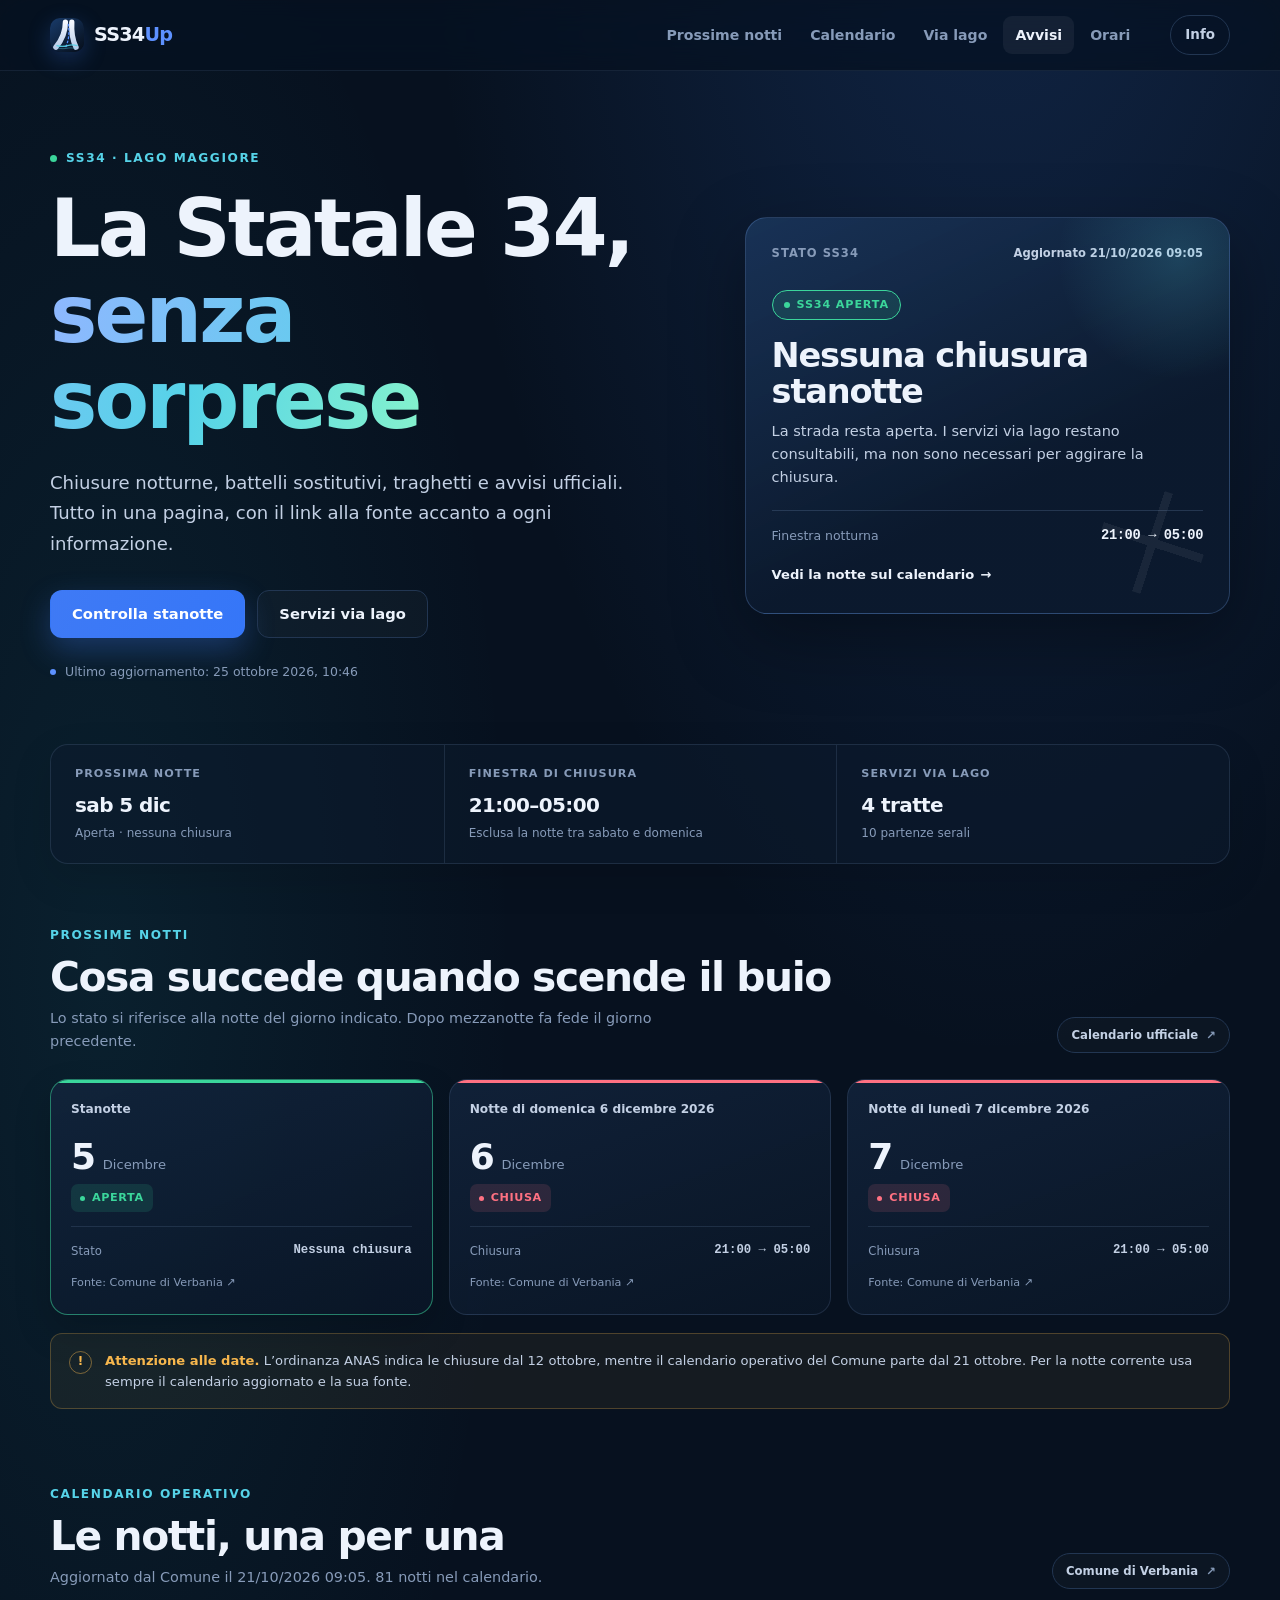
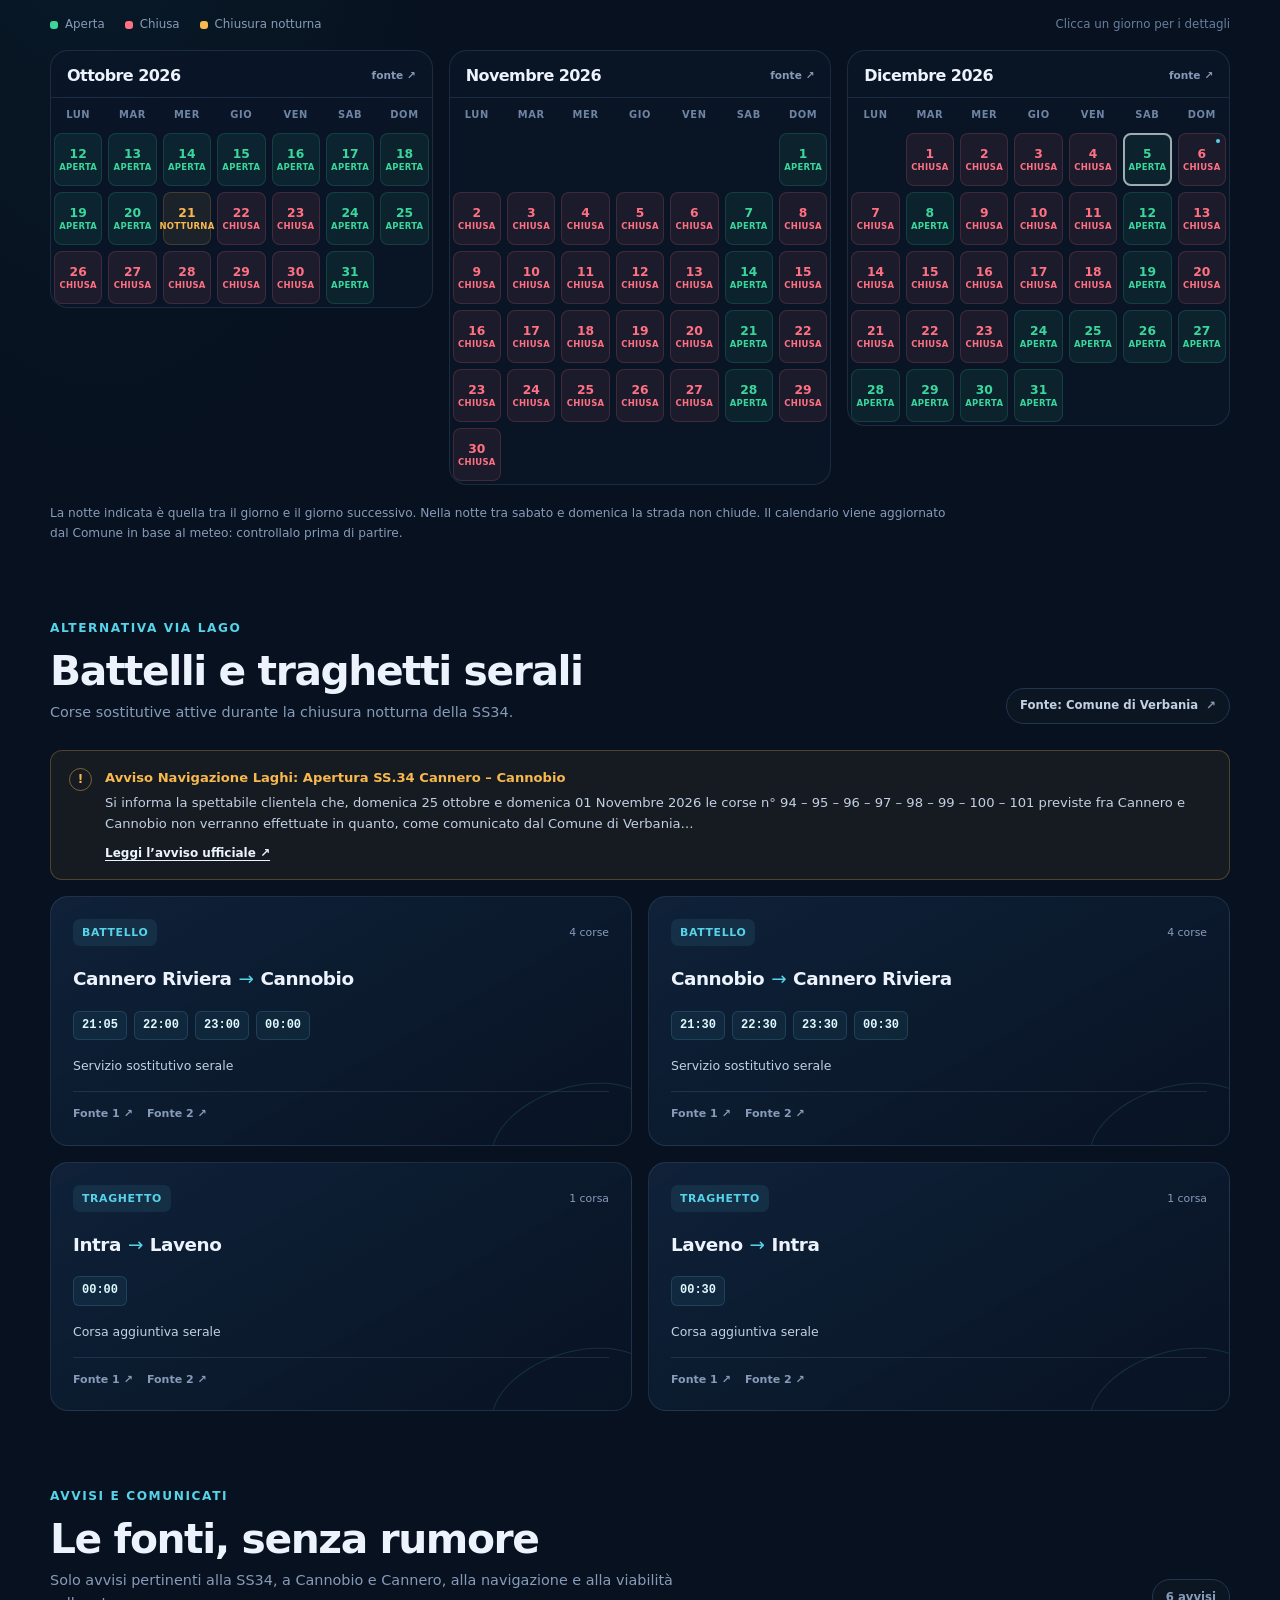
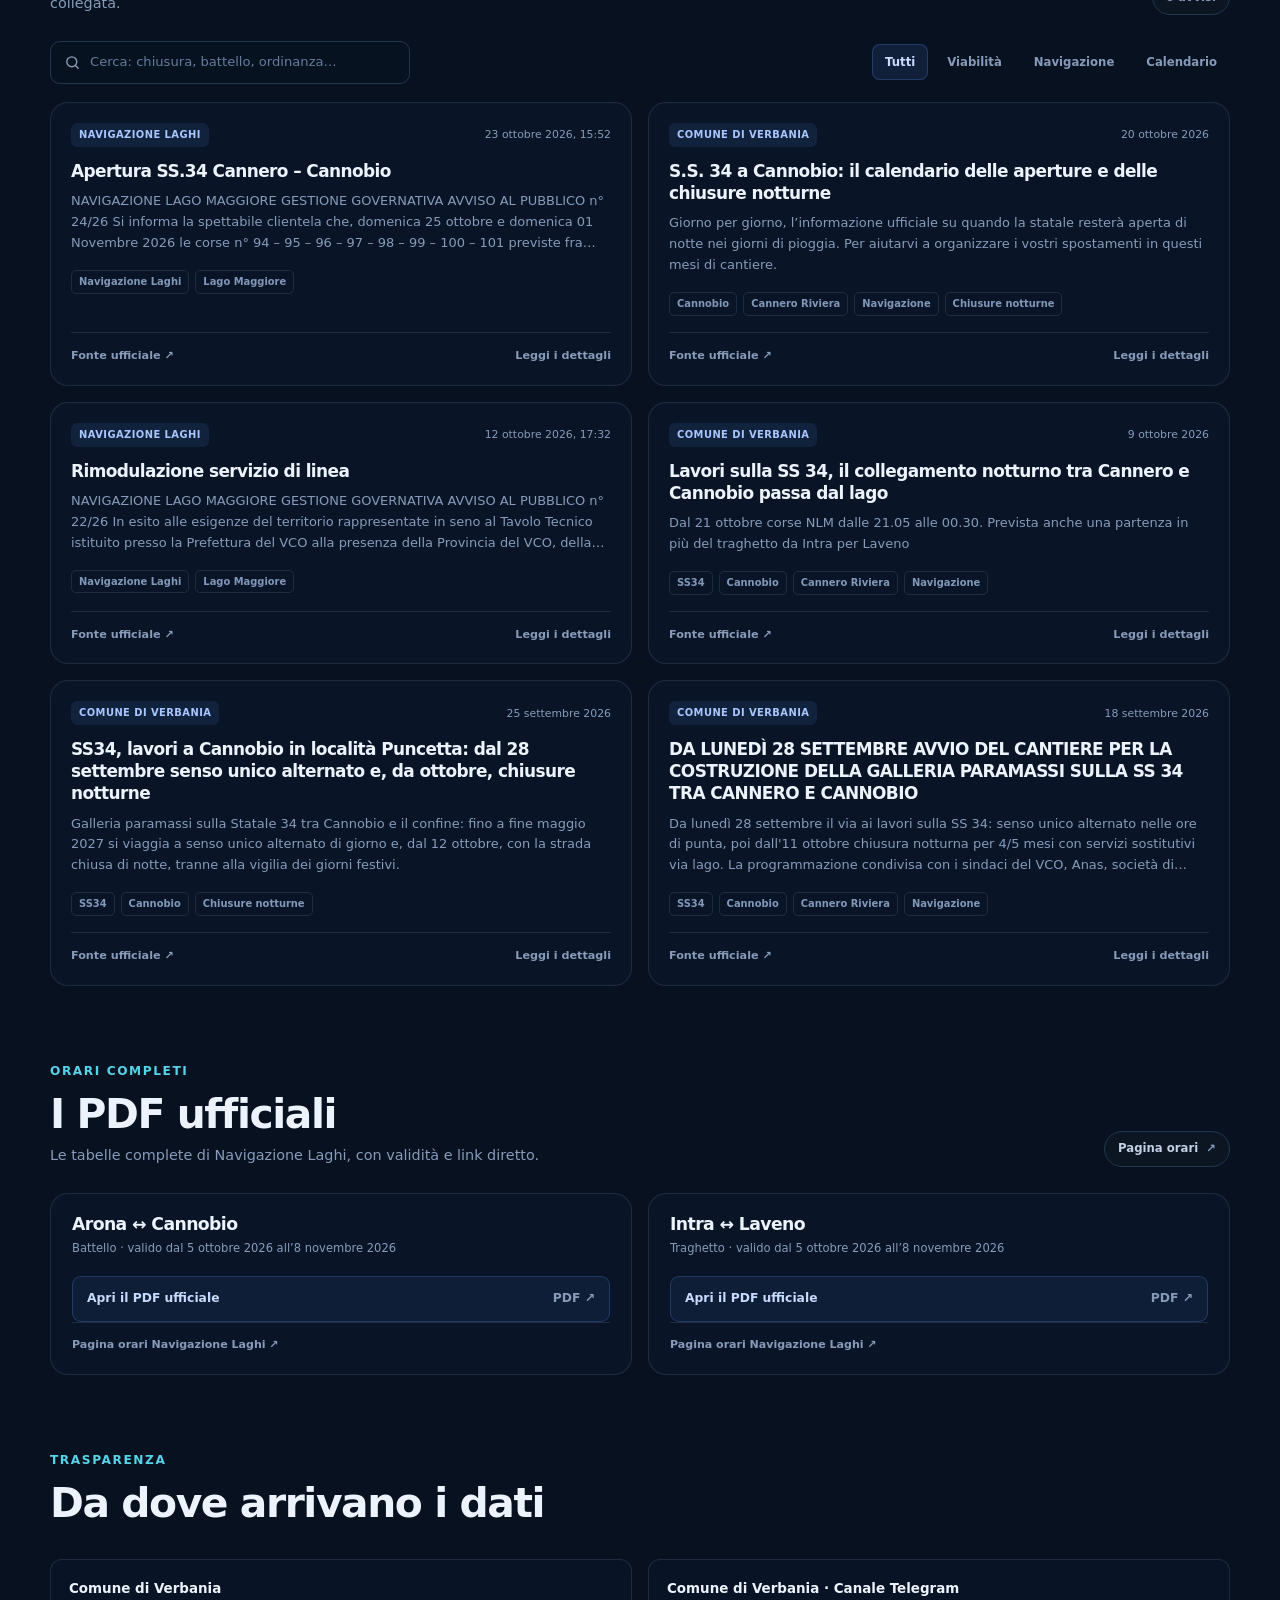
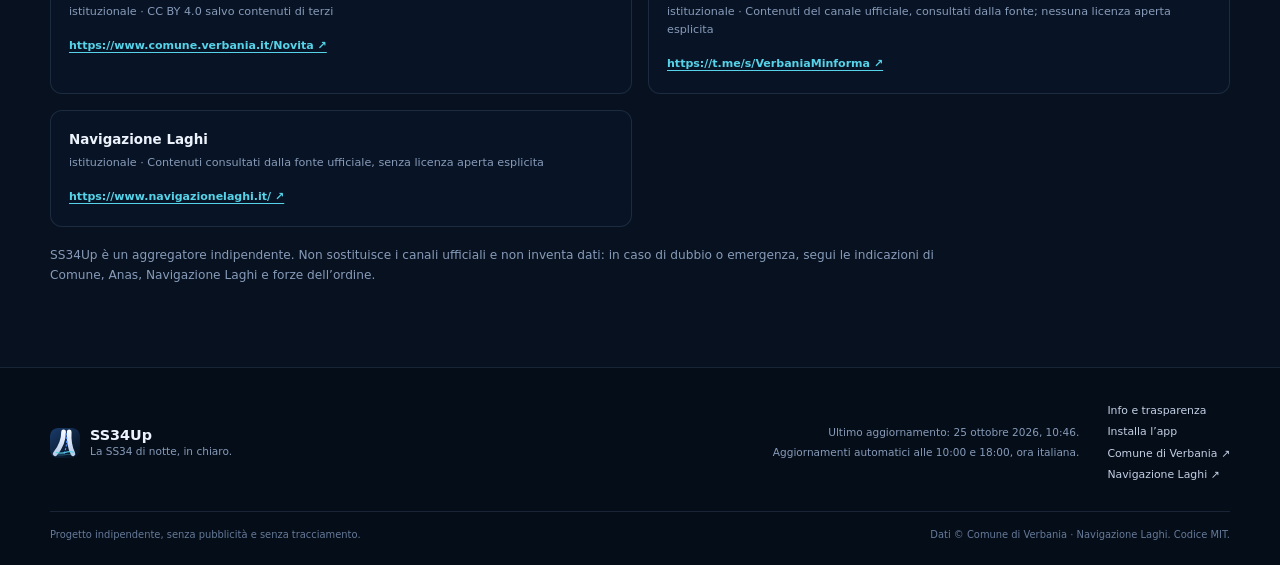
==== commit 7e4de2b3: "Integra il canale Telegram come fonte supplementare" ====
--- a/index.html
+++ b/index.html
@@ -16,8 +16,8 @@
   <meta name="apple-mobile-web-app-capable" content="yes" />
   <meta name="apple-mobile-web-app-title" content="SS34Up" />
   <meta name="mobile-web-app-capable" content="yes" />
-  <link rel="stylesheet" href="assets/style.css?v=3" />
-  <script src="assets/app.js?v=3" defer></script>
+  <link rel="stylesheet" href="assets/style.css?v=4" />
+  <script src="assets/app.js?v=4" defer></script>
 </head>
 <body>
   <a class="skip-link" href="#main">Vai ai contenuti</a>
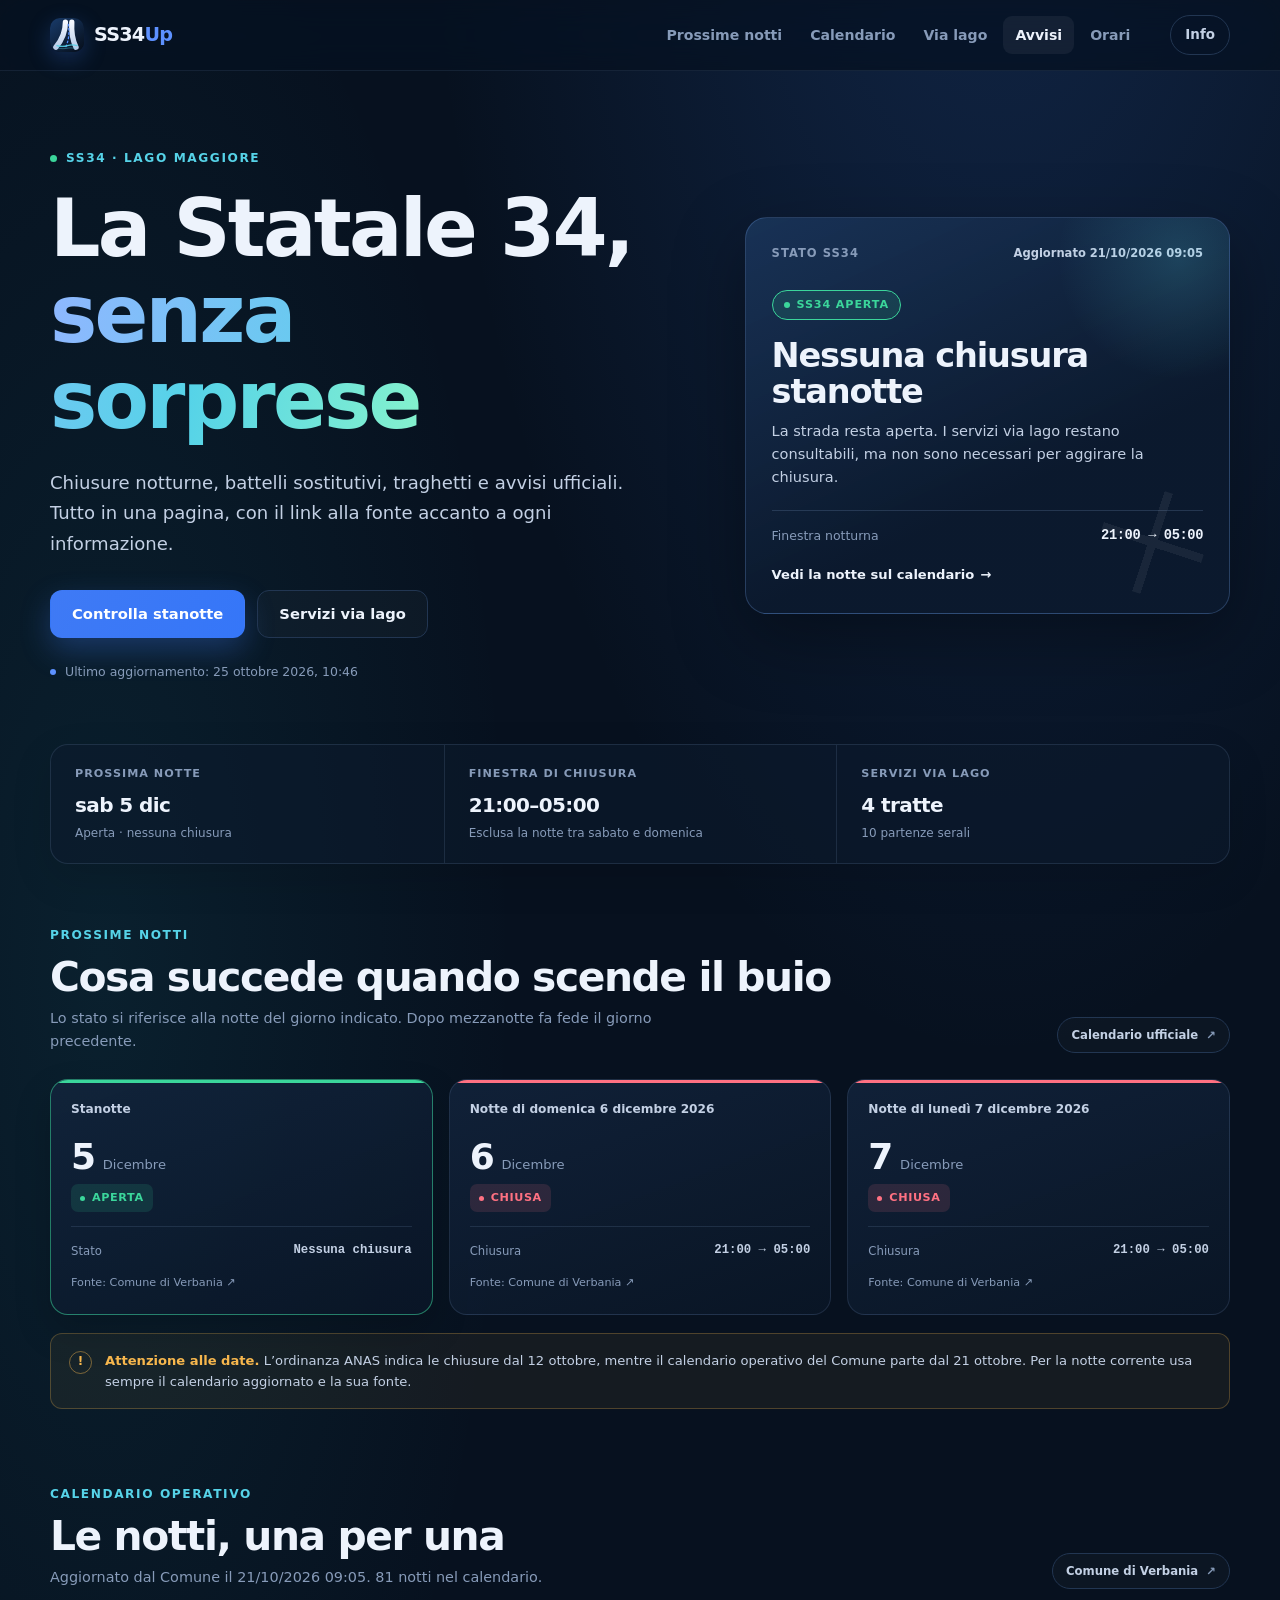
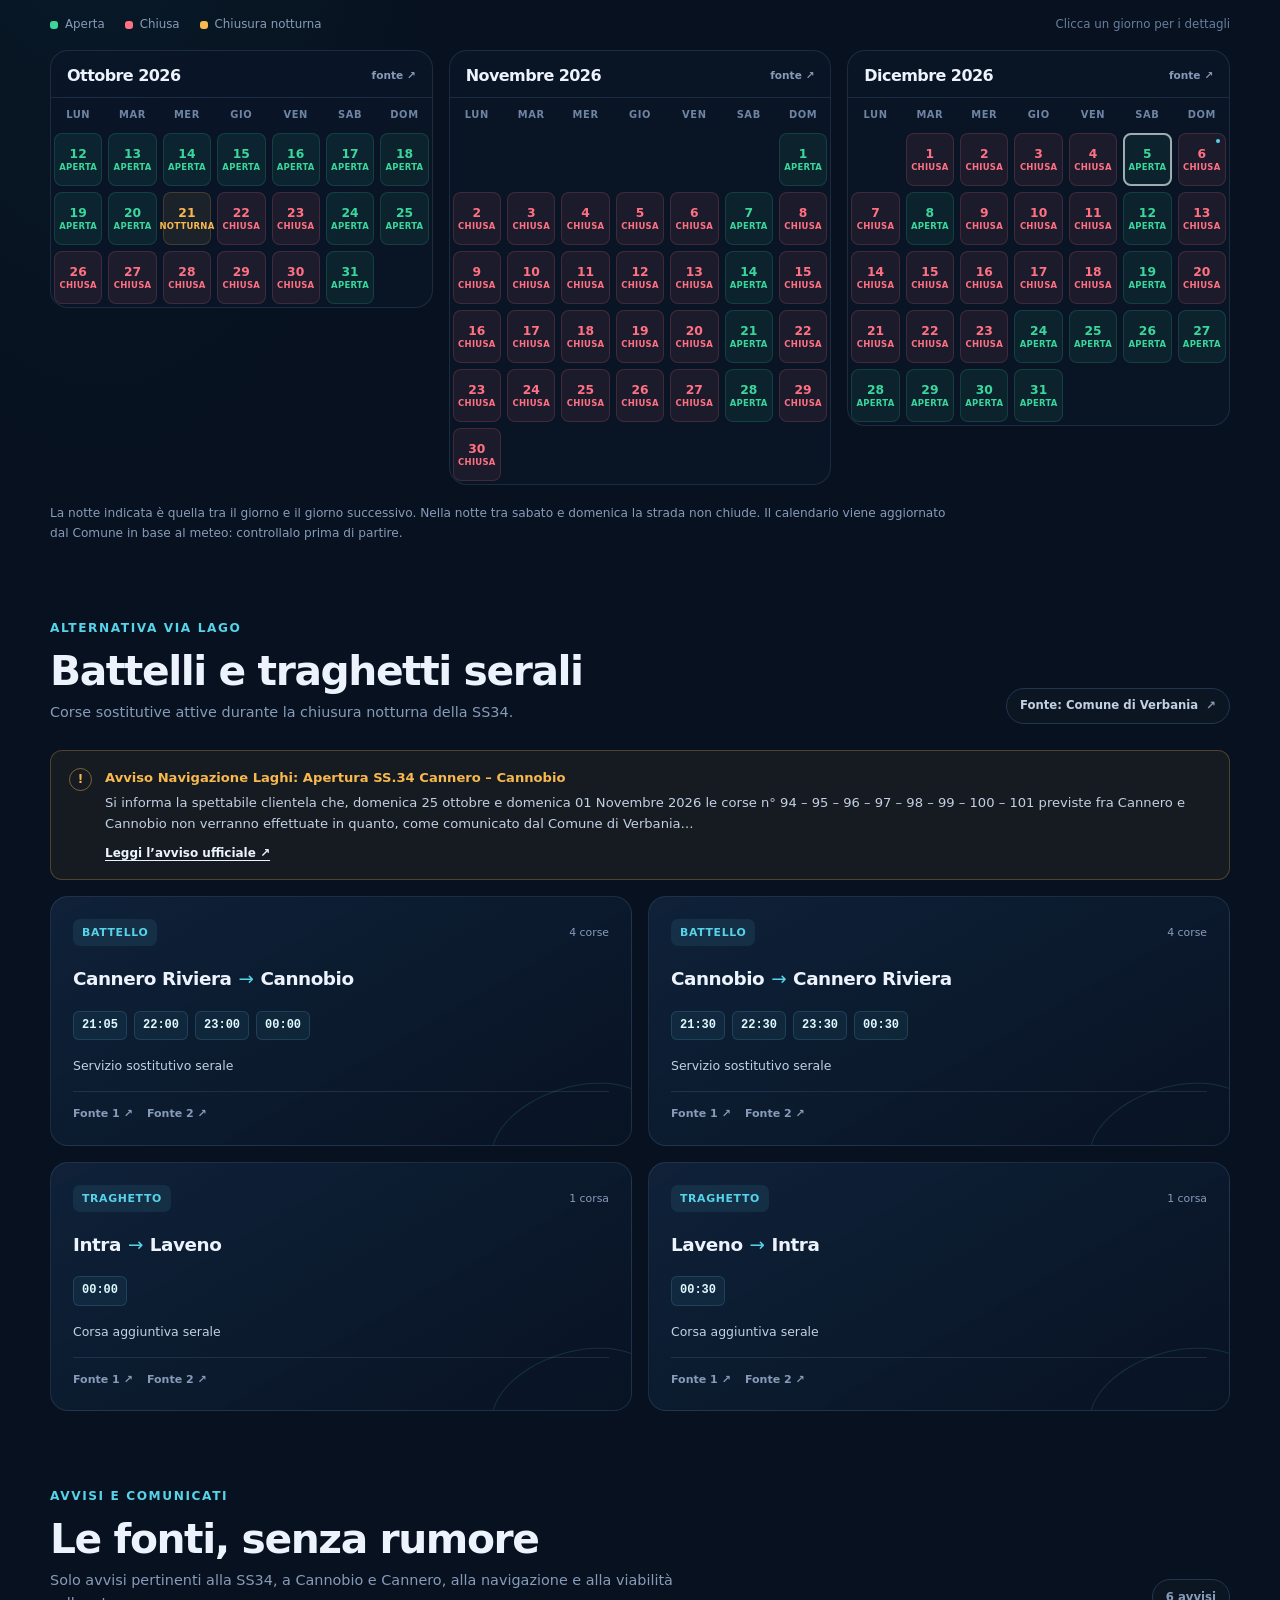
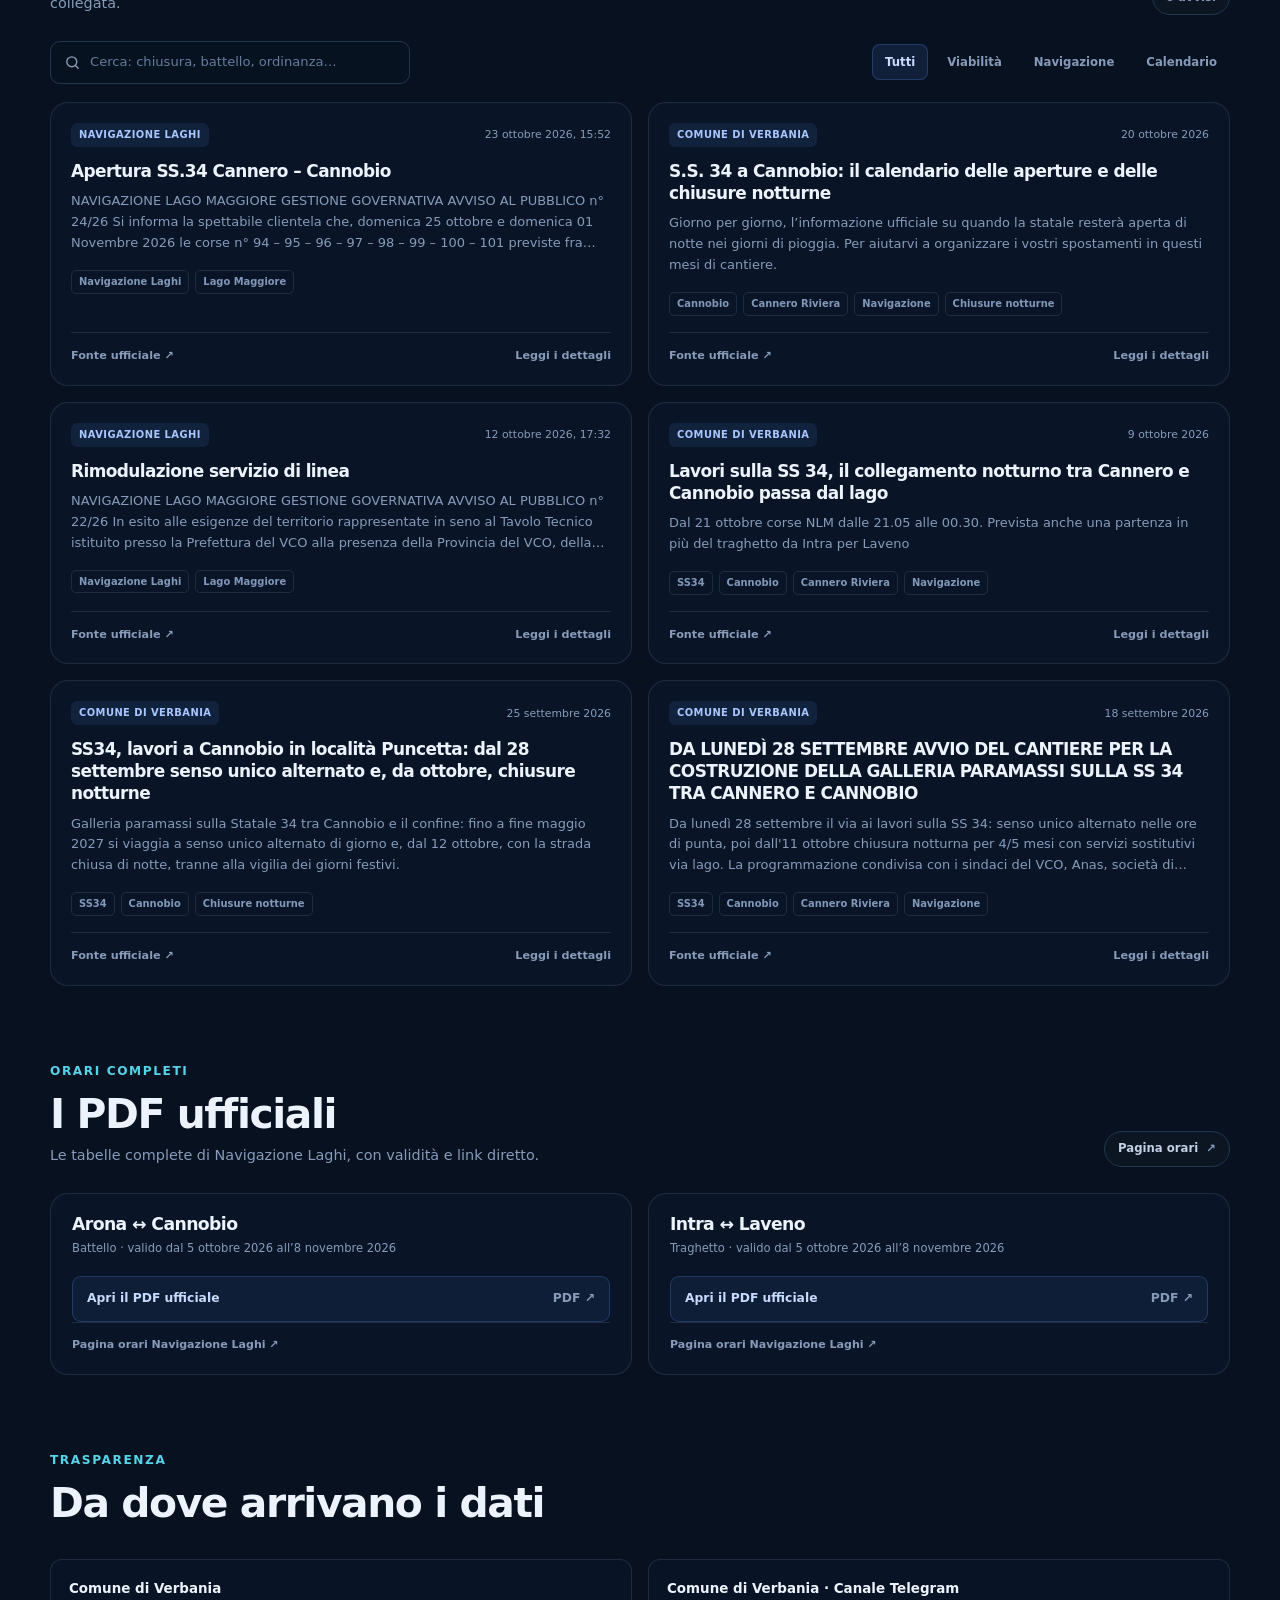
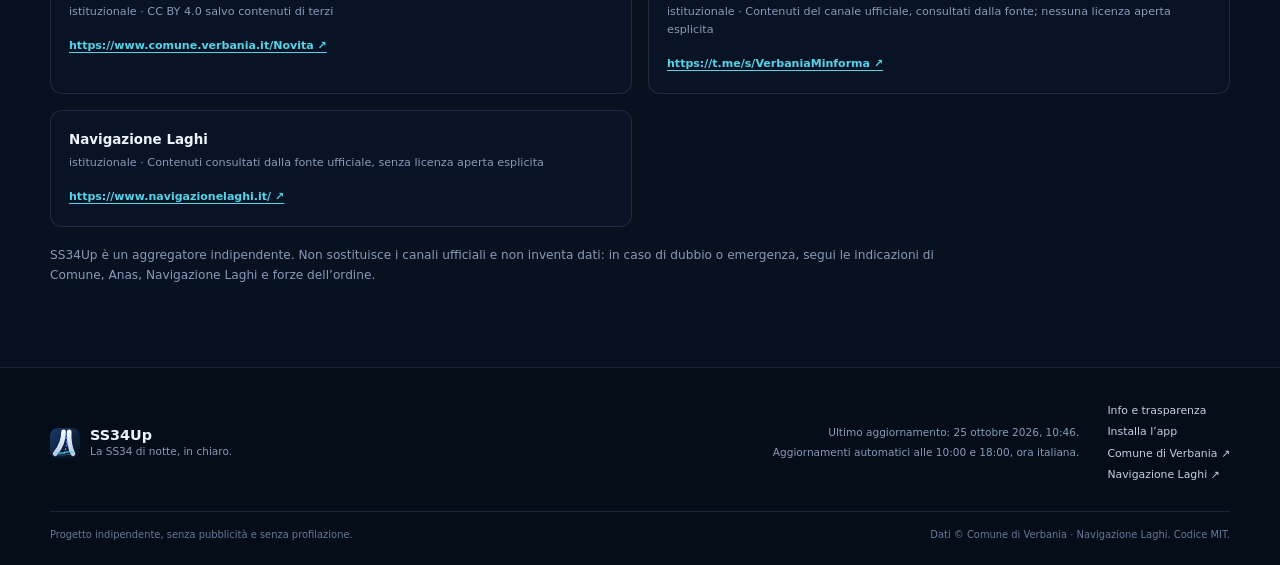
==== commit 3a3e6cba: "Aggiunge Cloudflare Web Analytics e allinea le dichiarazioni sulla privacy Inserisce il beacon nelle" ====
--- a/index.html
+++ b/index.html
@@ -18,6 +18,9 @@
   <meta name="mobile-web-app-capable" content="yes" />
   <link rel="stylesheet" href="assets/style.css?v=4" />
   <script src="assets/app.js?v=4" defer></script>
+  <!-- Cloudflare Web Analytics -->
+  <script type='module' src='https://static.cloudflareinsights.com/beacon.min.js' data-cf-beacon='{"token": "c2664d686e3c495b84da351ee712c66a"}'></script>
+  <!-- End Cloudflare Web Analytics -->
 </head>
 <body>
   <a class="skip-link" href="#main">Vai ai contenuti</a>
@@ -274,7 +277,7 @@
       </nav>
     </div>
     <div class="footer-bottom">
-      <span>Progetto indipendente, senza pubblicità e senza tracciamento.</span>
+      <span>Progetto indipendente, senza pubblicità e senza profilazione.</span>
       <span>Dati © Comune di Verbania · Navigazione Laghi. Codice MIT.</span>
     </div>
   </footer>
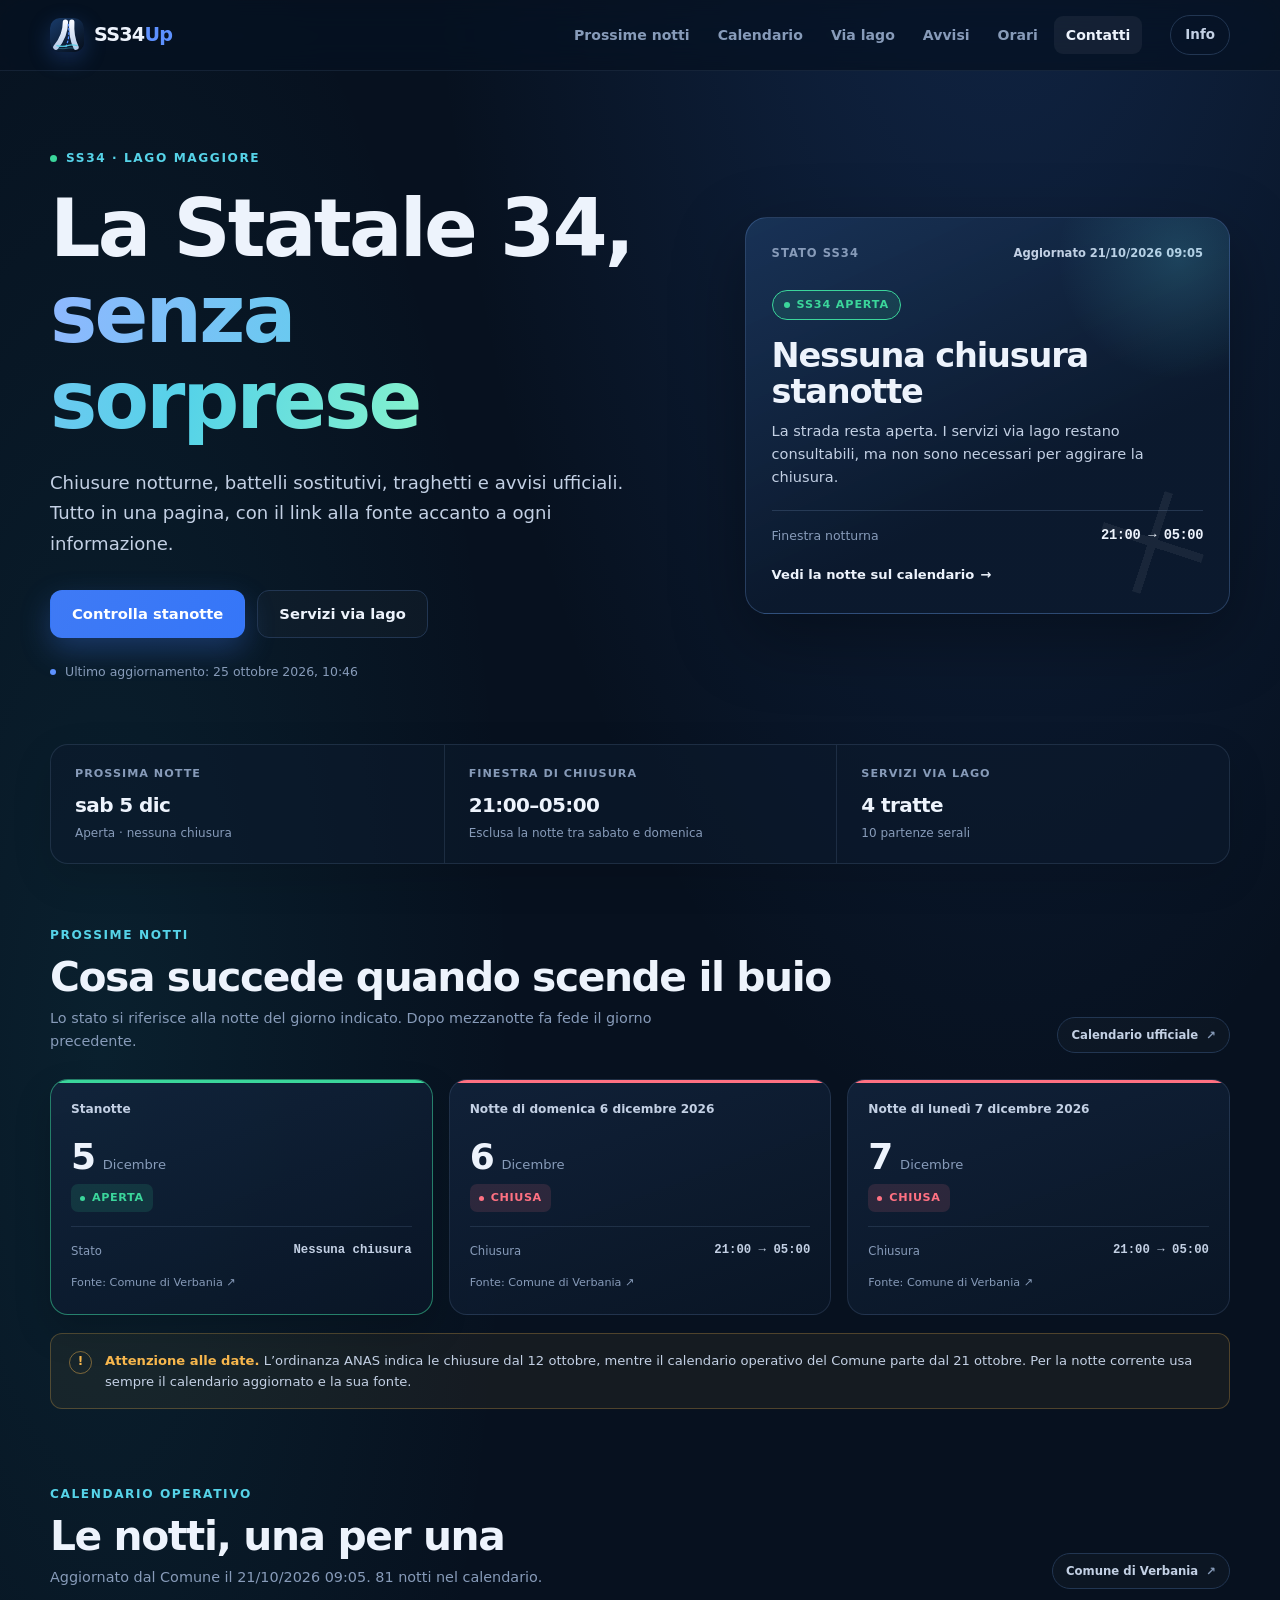
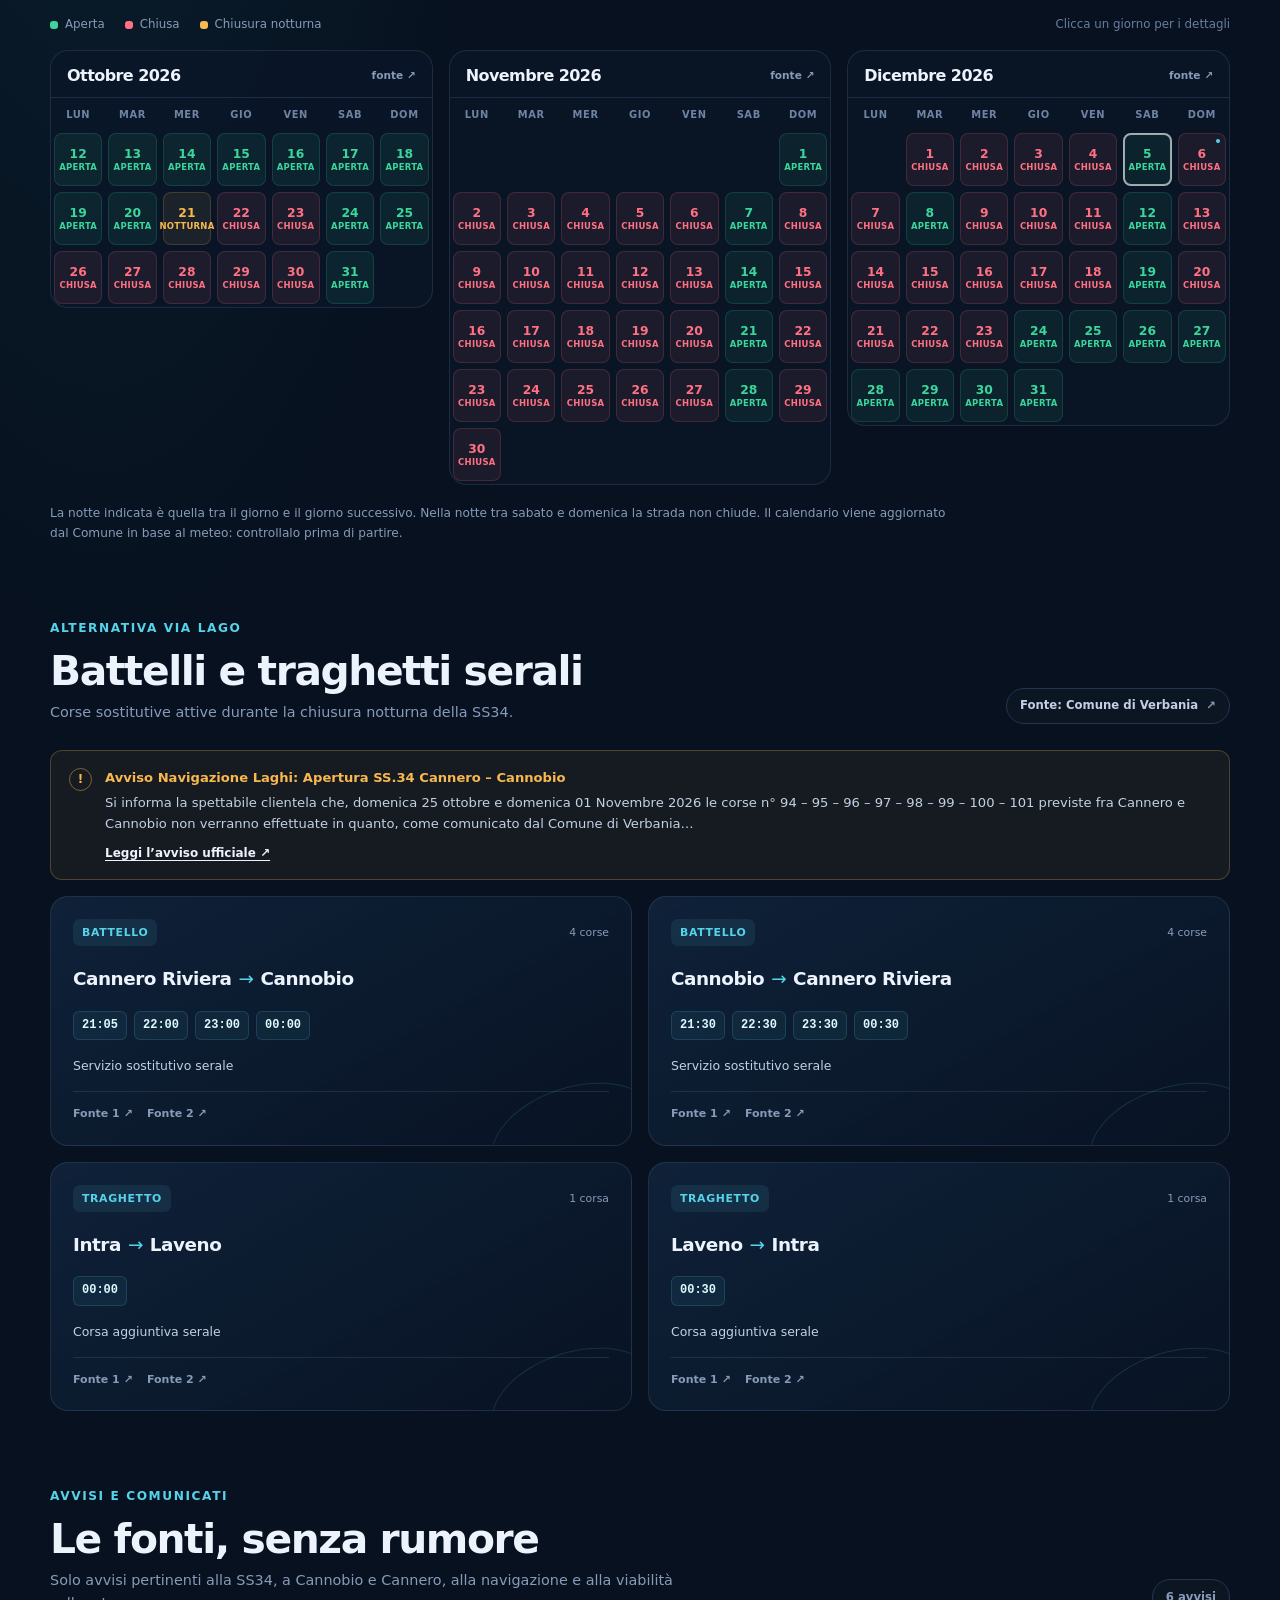
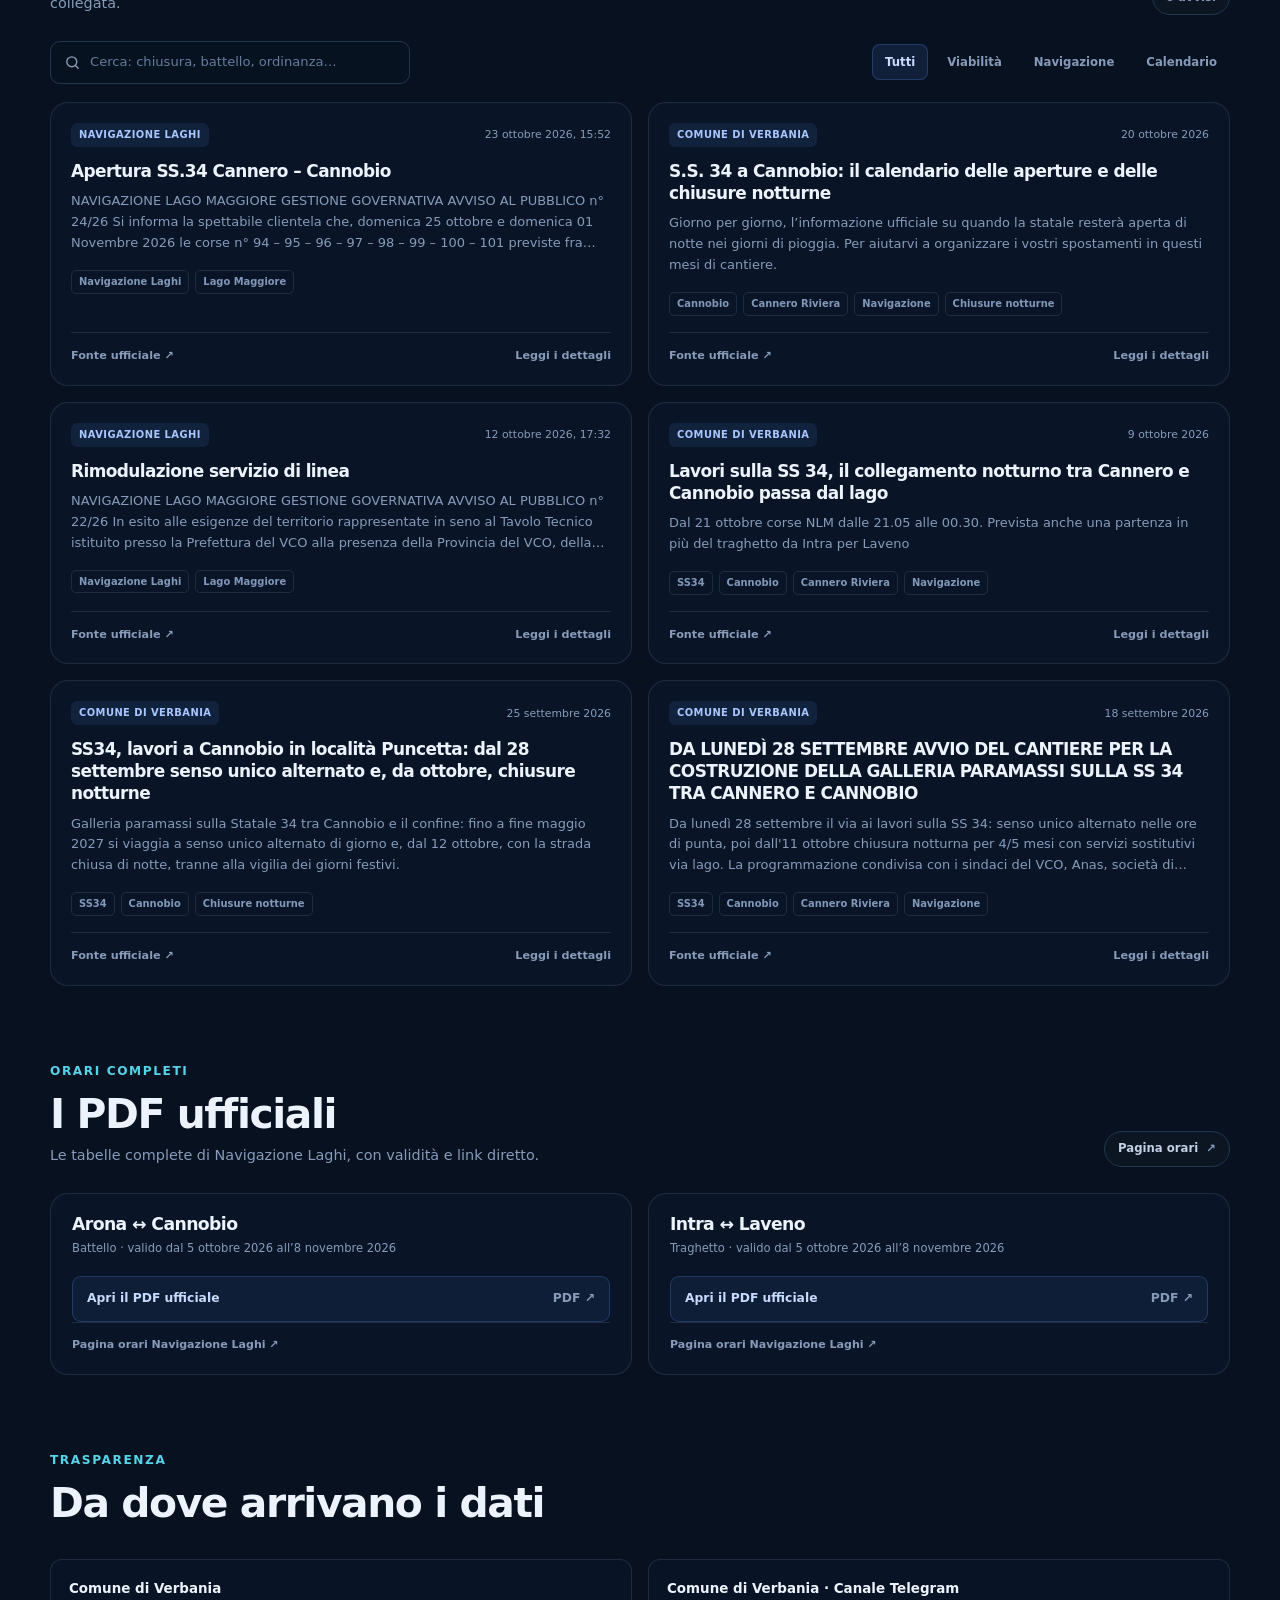
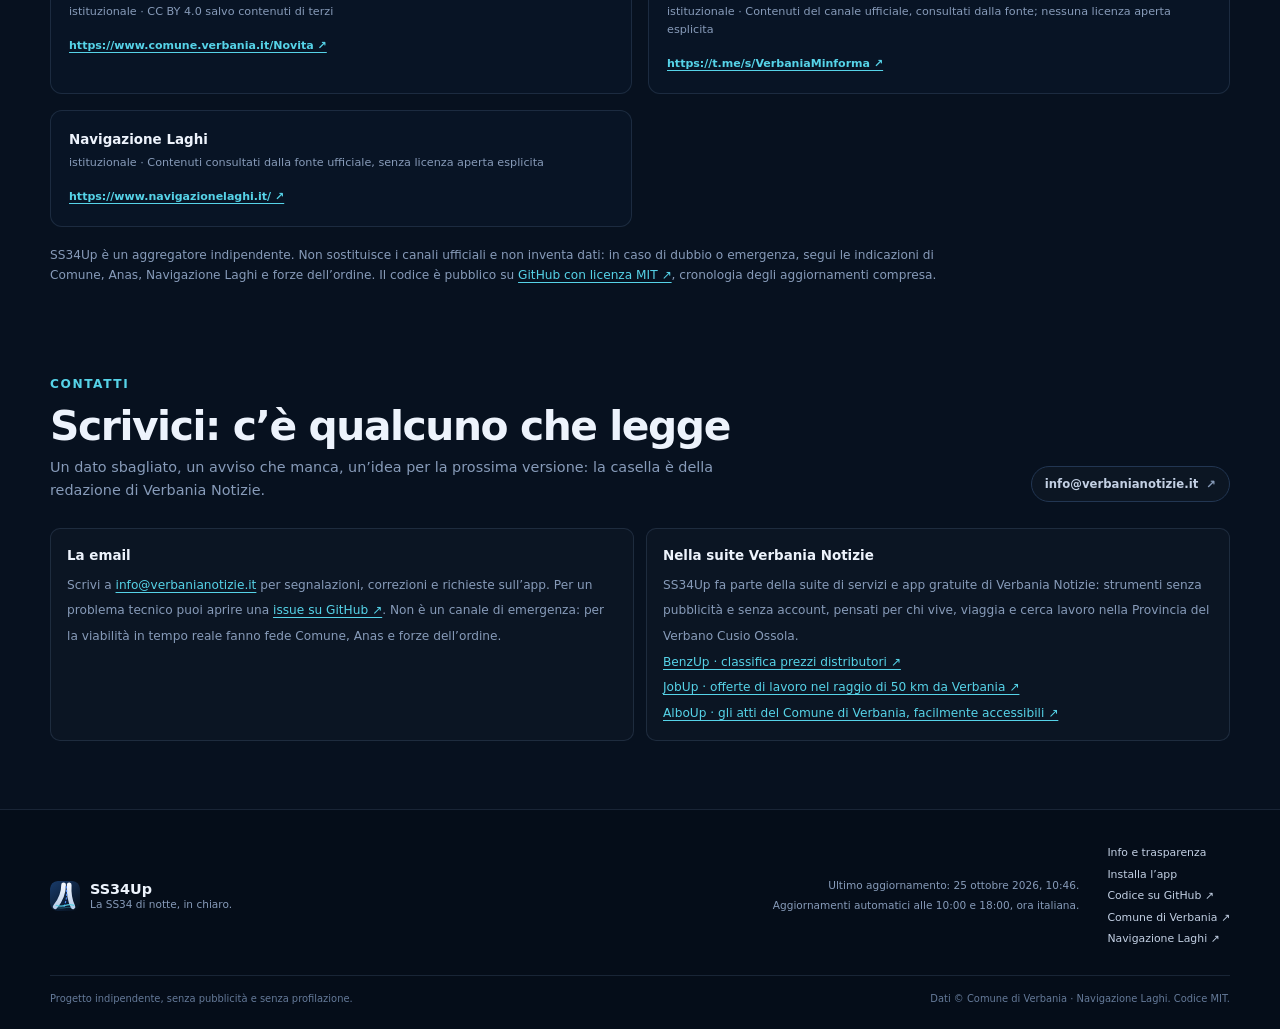
==== commit 15c7e038: "Rende visibili l'ultimo controllo, i contatti e il codice pubblico Senza novità il timestamp restava" ====
--- a/index.html
+++ b/index.html
@@ -38,6 +38,7 @@
         <a href="#servizi">Via lago</a>
         <a href="#avvisi">Avvisi</a>
         <a href="#orari">Orari</a>
+        <a href="#contatti">Contatti</a>
         <a class="nav-info" href="infoutili.html">Info e installazione</a>
       </nav>
 
@@ -252,7 +253,48 @@
       <p class="small-note">
         SS34Up è un aggregatore indipendente. Non sostituisce i canali ufficiali e non inventa dati:
         in caso di dubbio o emergenza, segui le indicazioni di Comune, Anas, Navigazione Laghi e forze dell’ordine.
+        Il codice è pubblico su
+        <a href="https://github.com/Dario-Fe/SS34Up" target="_blank" rel="noopener noreferrer">GitHub con licenza MIT ↗</a>,
+        cronologia degli aggiornamenti compresa.
       </p>
+    </section>
+
+    <section class="section" id="contatti" aria-labelledby="contatti-title">
+      <div class="section-head">
+        <div>
+          <p class="kicker">Contatti</p>
+          <h2 id="contatti-title">Scrivici: c’è qualcuno che legge</h2>
+          <p class="section-lead">Un dato sbagliato, un avviso che manca, un’idea per la prossima versione: la casella è della redazione di Verbania Notizie.</p>
+        </div>
+        <a class="source-chip" href="mailto:info@verbanianotizie.it">
+          <span>info@verbanianotizie.it</span>
+          <span aria-hidden="true">↗</span>
+        </a>
+      </div>
+      <div class="info-cards">
+        <div class="info-card">
+          <strong>La email</strong>
+          <span>
+            Scrivi a <a href="mailto:info@verbanianotizie.it">info@verbanianotizie.it</a> per segnalazioni, correzioni e richieste sull’app.
+            Per un problema tecnico puoi aprire una
+            <a href="https://github.com/Dario-Fe/SS34Up/issues" target="_blank" rel="noopener noreferrer">issue su GitHub ↗</a>.
+            Non è un canale di emergenza: per la viabilità in tempo reale fanno fede Comune, Anas e forze dell’ordine.
+          </span>
+        </div>
+        <div class="info-card">
+          <strong>Nella suite Verbania Notizie</strong>
+          <span>
+            SS34Up fa parte della suite di servizi e app gratuite di Verbania Notizie: strumenti senza pubblicità
+            e senza account, pensati per chi vive, viaggia e cerca lavoro nella Provincia del Verbano Cusio Ossola.
+            <br />
+            <a href="https://benzup.netlify.app/" target="_blank" rel="noopener noreferrer">BenzUp · classifica prezzi distributori ↗</a>
+            <br />
+            <a href="https://job-up.netlify.app/" target="_blank" rel="noopener noreferrer">JobUp · offerte di lavoro nel raggio di 50 km da Verbania ↗</a>
+            <br />
+            <a href="https://alboup.netlify.app/" target="_blank" rel="noopener noreferrer">AlboUp · gli atti del Comune di Verbania, facilmente accessibili ↗</a>
+          </span>
+        </div>
+      </div>
     </section>
   </main>
 
@@ -272,6 +314,7 @@
       <nav class="footer-links" aria-label="Link utili">
         <a href="infoutili.html">Info e trasparenza</a>
         <a href="infoutili.html#installa">Installa l’app</a>
+        <a href="https://github.com/Dario-Fe/SS34Up" target="_blank" rel="noopener noreferrer">Codice su GitHub ↗</a>
         <a href="https://www.comune.verbania.it/Novita" target="_blank" rel="noopener noreferrer">Comune di Verbania ↗</a>
         <a href="https://www.navigazionelaghi.it/" target="_blank" rel="noopener noreferrer">Navigazione Laghi ↗</a>
       </nav>
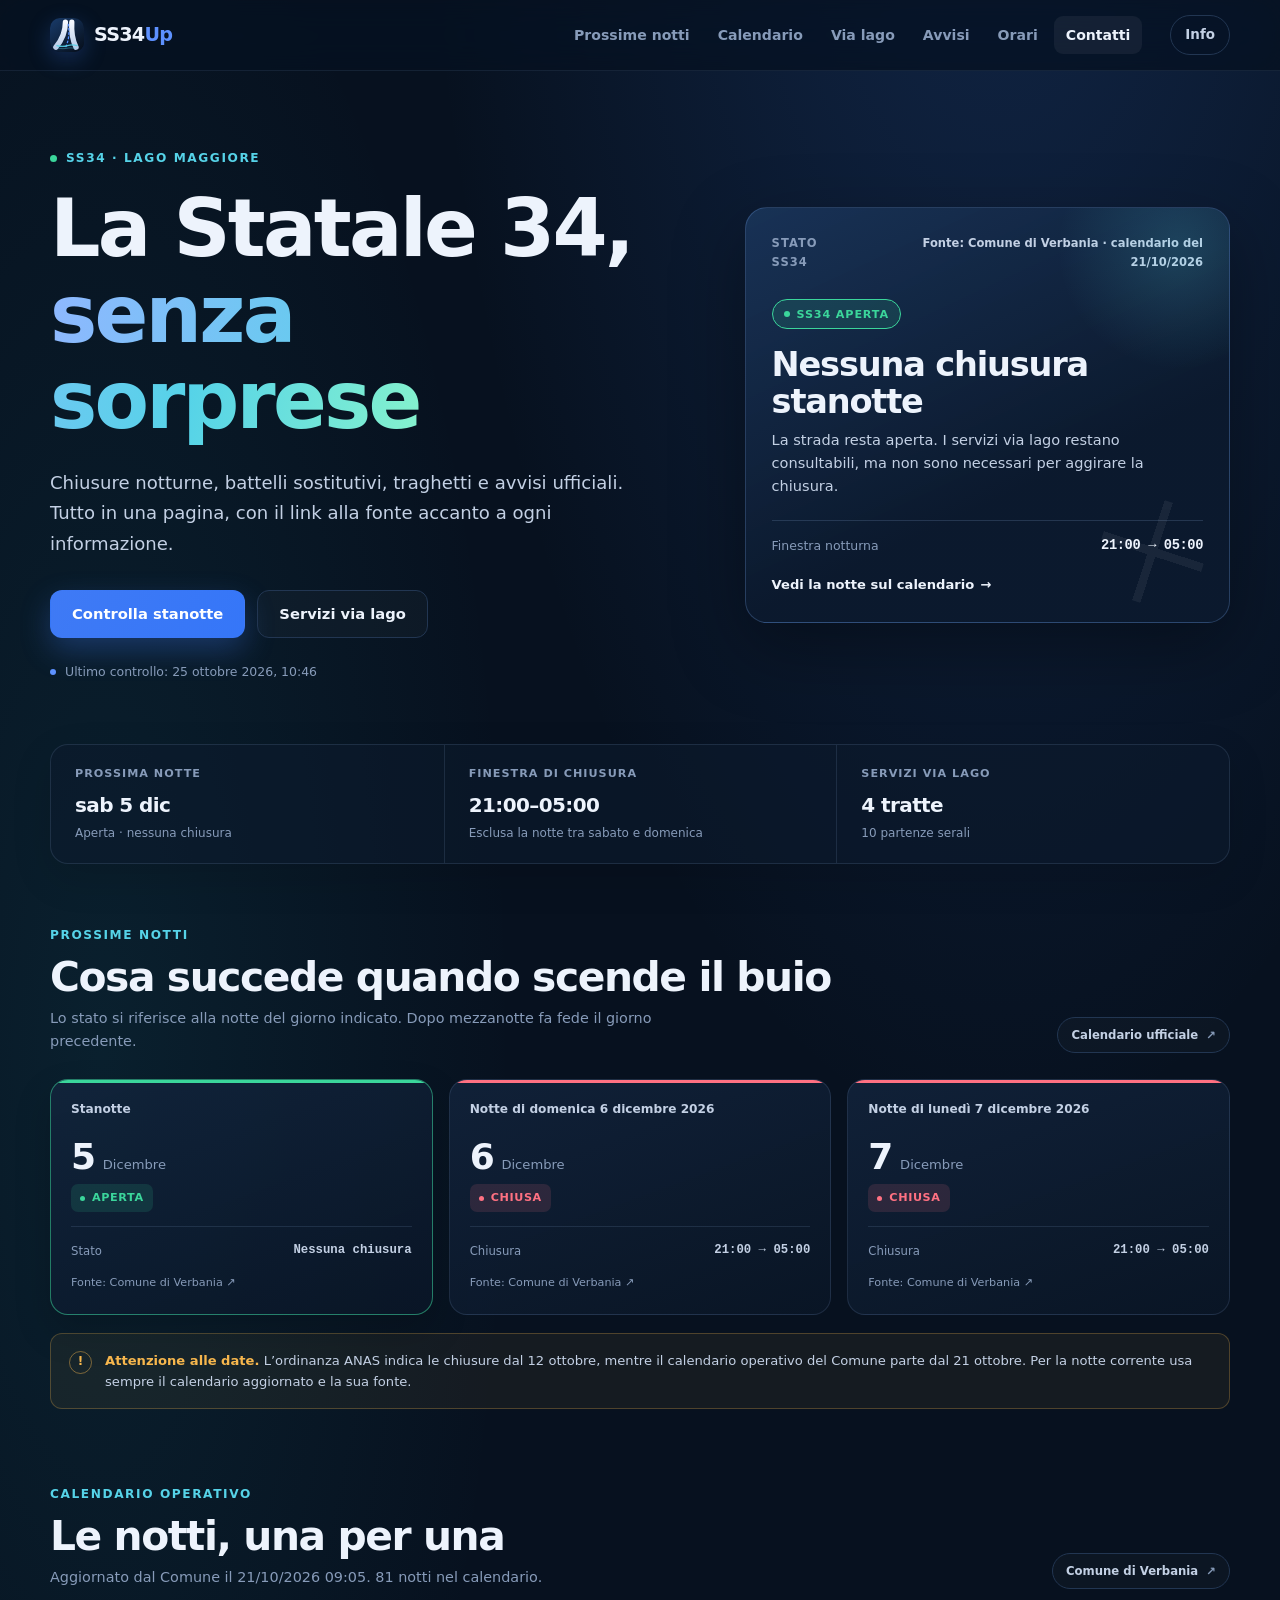
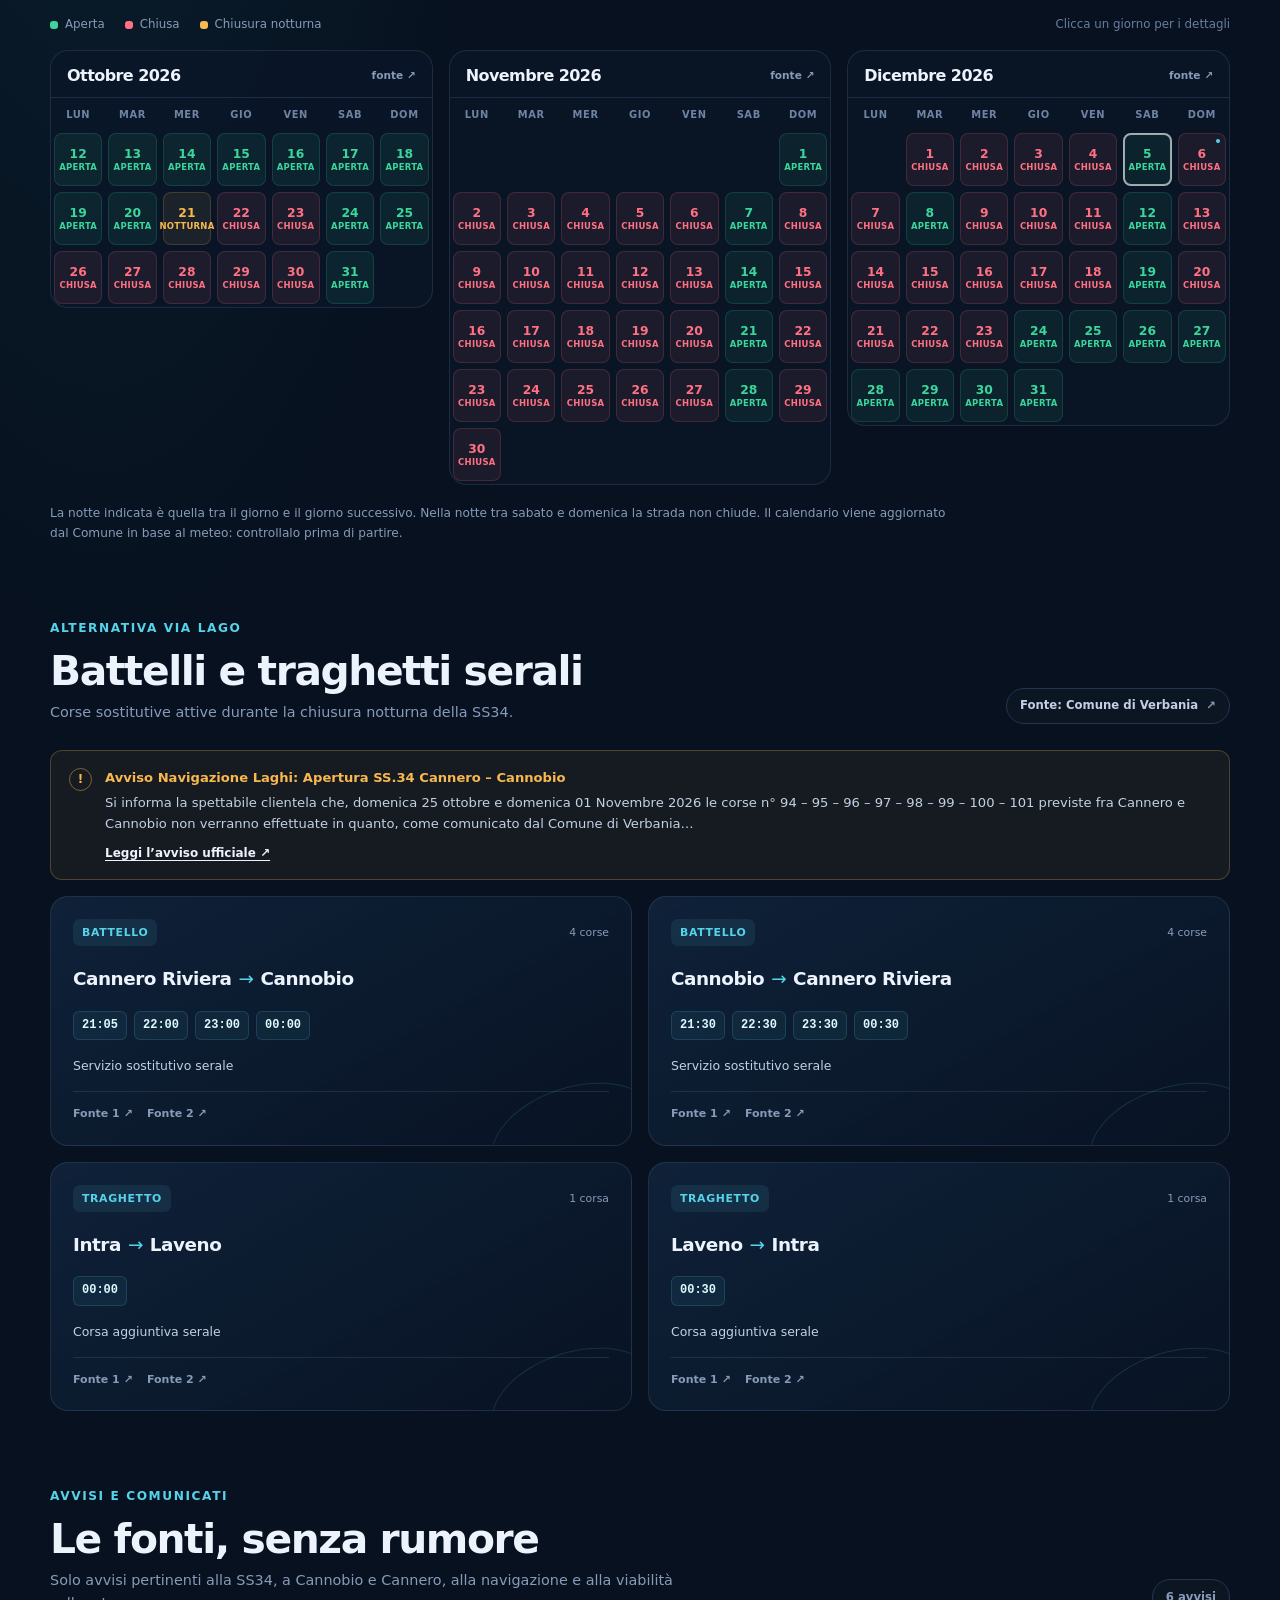
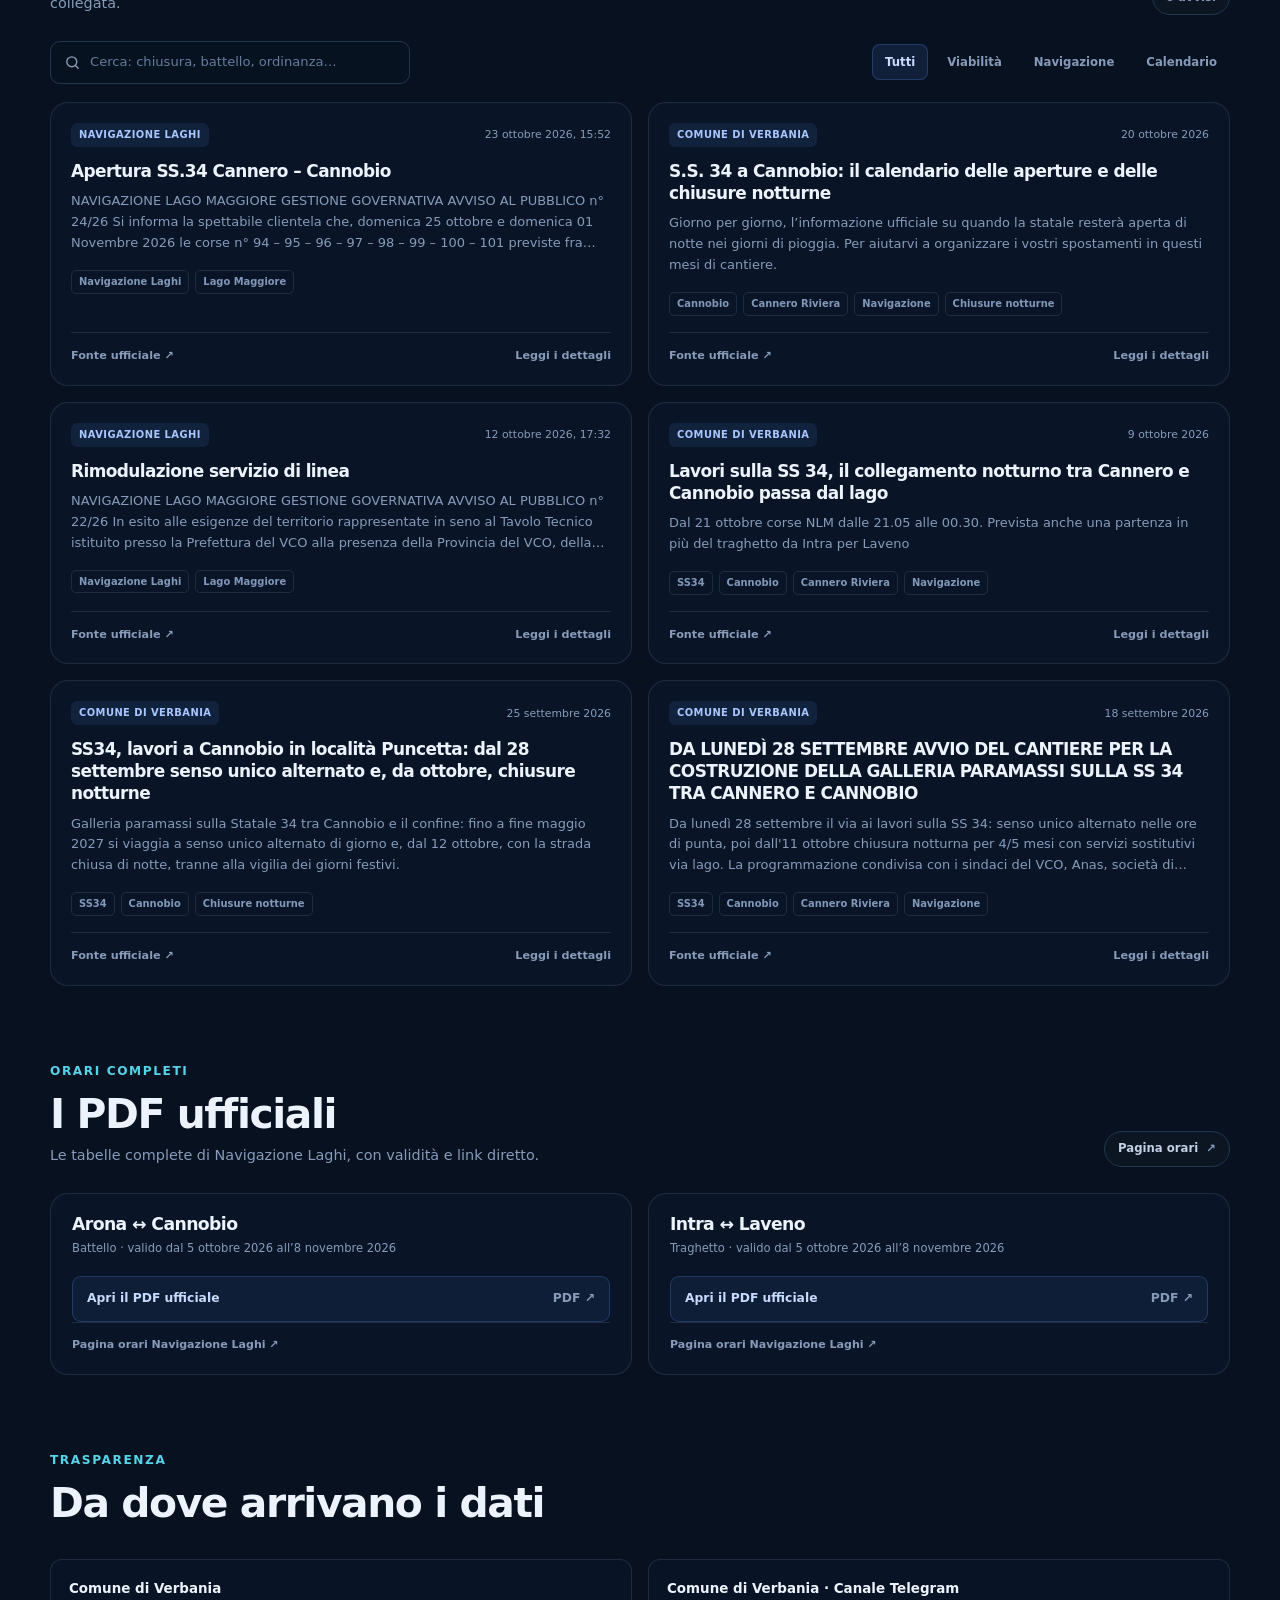
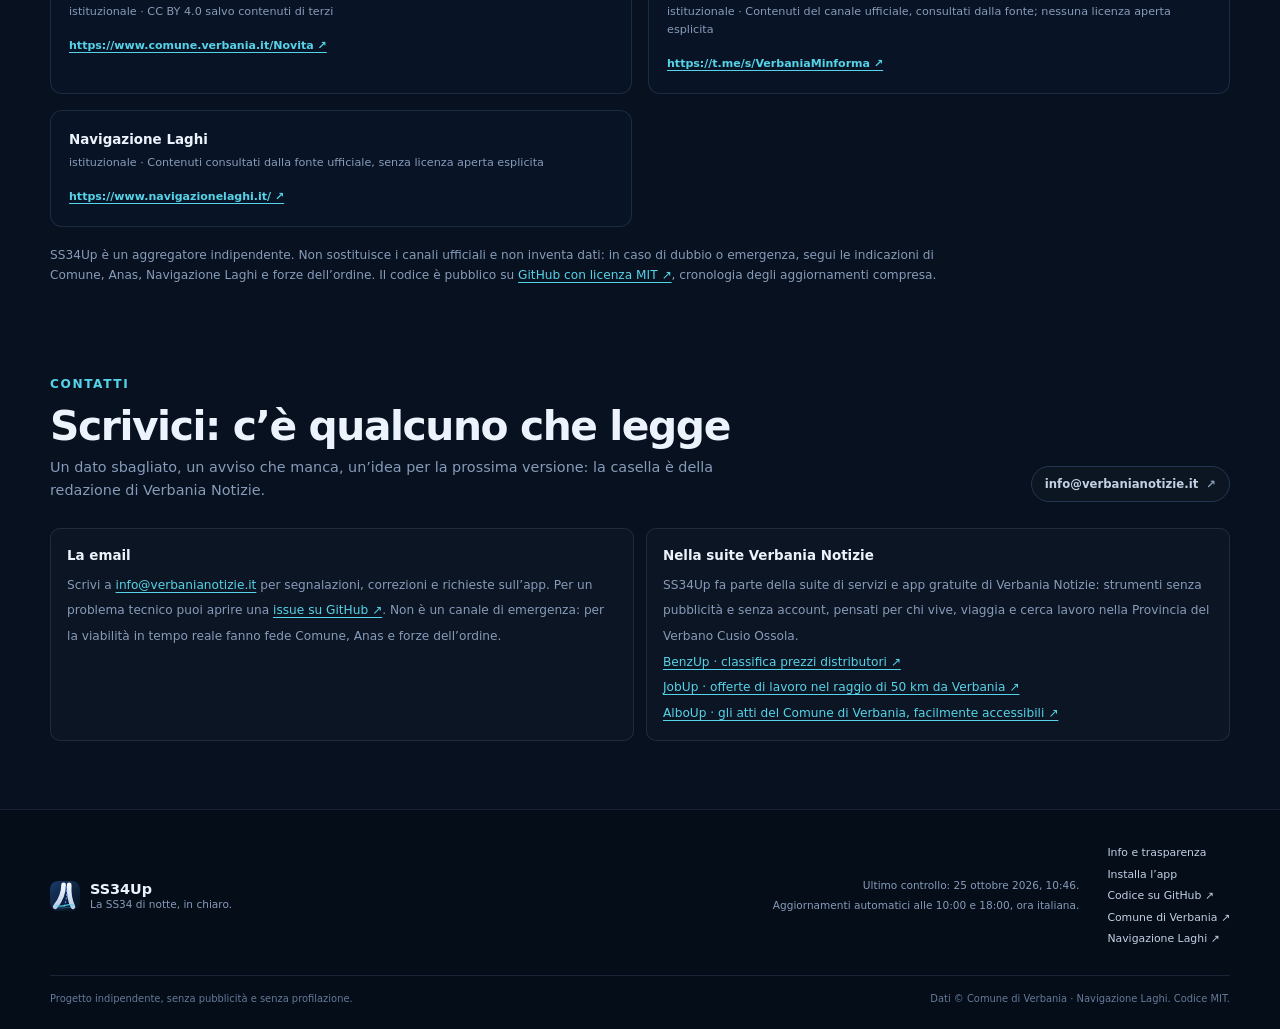
==== commit 6e65db13: "Corregge gli ancoraggi da Info e distingue le due date I link del menu dalla pagina Info atterravano" ====
--- a/index.html
+++ b/index.html
@@ -10,14 +10,23 @@
   <meta property="og:description" content="Chiusure notturne SS34, battelli e traghetti, avvisi ufficiali in un'unica pagina." />
   <meta property="og:type" content="website" />
   <meta property="og:locale" content="it_IT" />
+  <meta property="og:url" content="https://ss34up.netlify.app/" />
+  <meta property="og:image" content="https://ss34up.netlify.app/banner_ss34.jpg" />
+  <meta property="og:image:width" content="800" />
+  <meta property="og:image:height" content="547" />
+  <meta property="og:image:alt" content="SS34Up: chiusure notturne della SS34 e servizi via lago" />
+  <meta name="twitter:card" content="summary_large_image" />
+  <meta name="twitter:title" content="SS34Up · La Statale 34, senza sorprese" />
+  <meta name="twitter:description" content="Chiusure notturne SS34, battelli e traghetti, avvisi ufficiali in un’unica pagina." />
+  <meta name="twitter:image" content="https://ss34up.netlify.app/banner_ss34.jpg" />
   <link rel="manifest" href="manifest.json" />
   <link rel="icon" href="icon.svg" type="image/svg+xml" />
   <link rel="apple-touch-icon" href="icon-180.png" />
   <meta name="apple-mobile-web-app-capable" content="yes" />
   <meta name="apple-mobile-web-app-title" content="SS34Up" />
   <meta name="mobile-web-app-capable" content="yes" />
-  <link rel="stylesheet" href="assets/style.css?v=4" />
-  <script src="assets/app.js?v=4" defer></script>
+  <link rel="stylesheet" href="assets/style.css?v=5" />
+  <script src="assets/app.js?v=5" defer></script>
   <!-- Cloudflare Web Analytics -->
   <script type='module' src='https://static.cloudflareinsights.com/beacon.min.js' data-cf-beacon='{"token": "c2664d686e3c495b84da351ee712c66a"}'></script>
   <!-- End Cloudflare Web Analytics -->
--- a/assets/style.css
+++ b/assets/style.css
@@ -34,7 +34,6 @@
 
 html {
   scroll-behavior: smooth;
-  scroll-padding-top: 92px;
 }
 
 body {
@@ -449,6 +448,7 @@
 .status-source {
   color: var(--text-soft);
   letter-spacing: 0;
+  text-align: right;
   text-transform: none;
 }
 
@@ -625,7 +625,7 @@
   width: min(1180px, calc(100% - 40px));
   margin: 0 auto;
   padding: 62px 0 14px;
-  scroll-margin-top: 90px;
+  scroll-margin-top: 86px;
 }
 
 .section-head {
@@ -1721,7 +1721,7 @@
 .info-content section {
   padding: 29px 0;
   border-top: 1px solid var(--line-soft);
-  scroll-margin-top: 94px;
+  scroll-margin-top: 86px;
 }
 
 .info-content section:first-child {
@@ -1935,8 +1935,9 @@
 }
 
 @media (max-width: 640px) {
-  html {
-    scroll-padding-top: 78px;
+  .section,
+  .info-content section {
+    scroll-margin-top: 78px;
   }
 
   .header-inner {
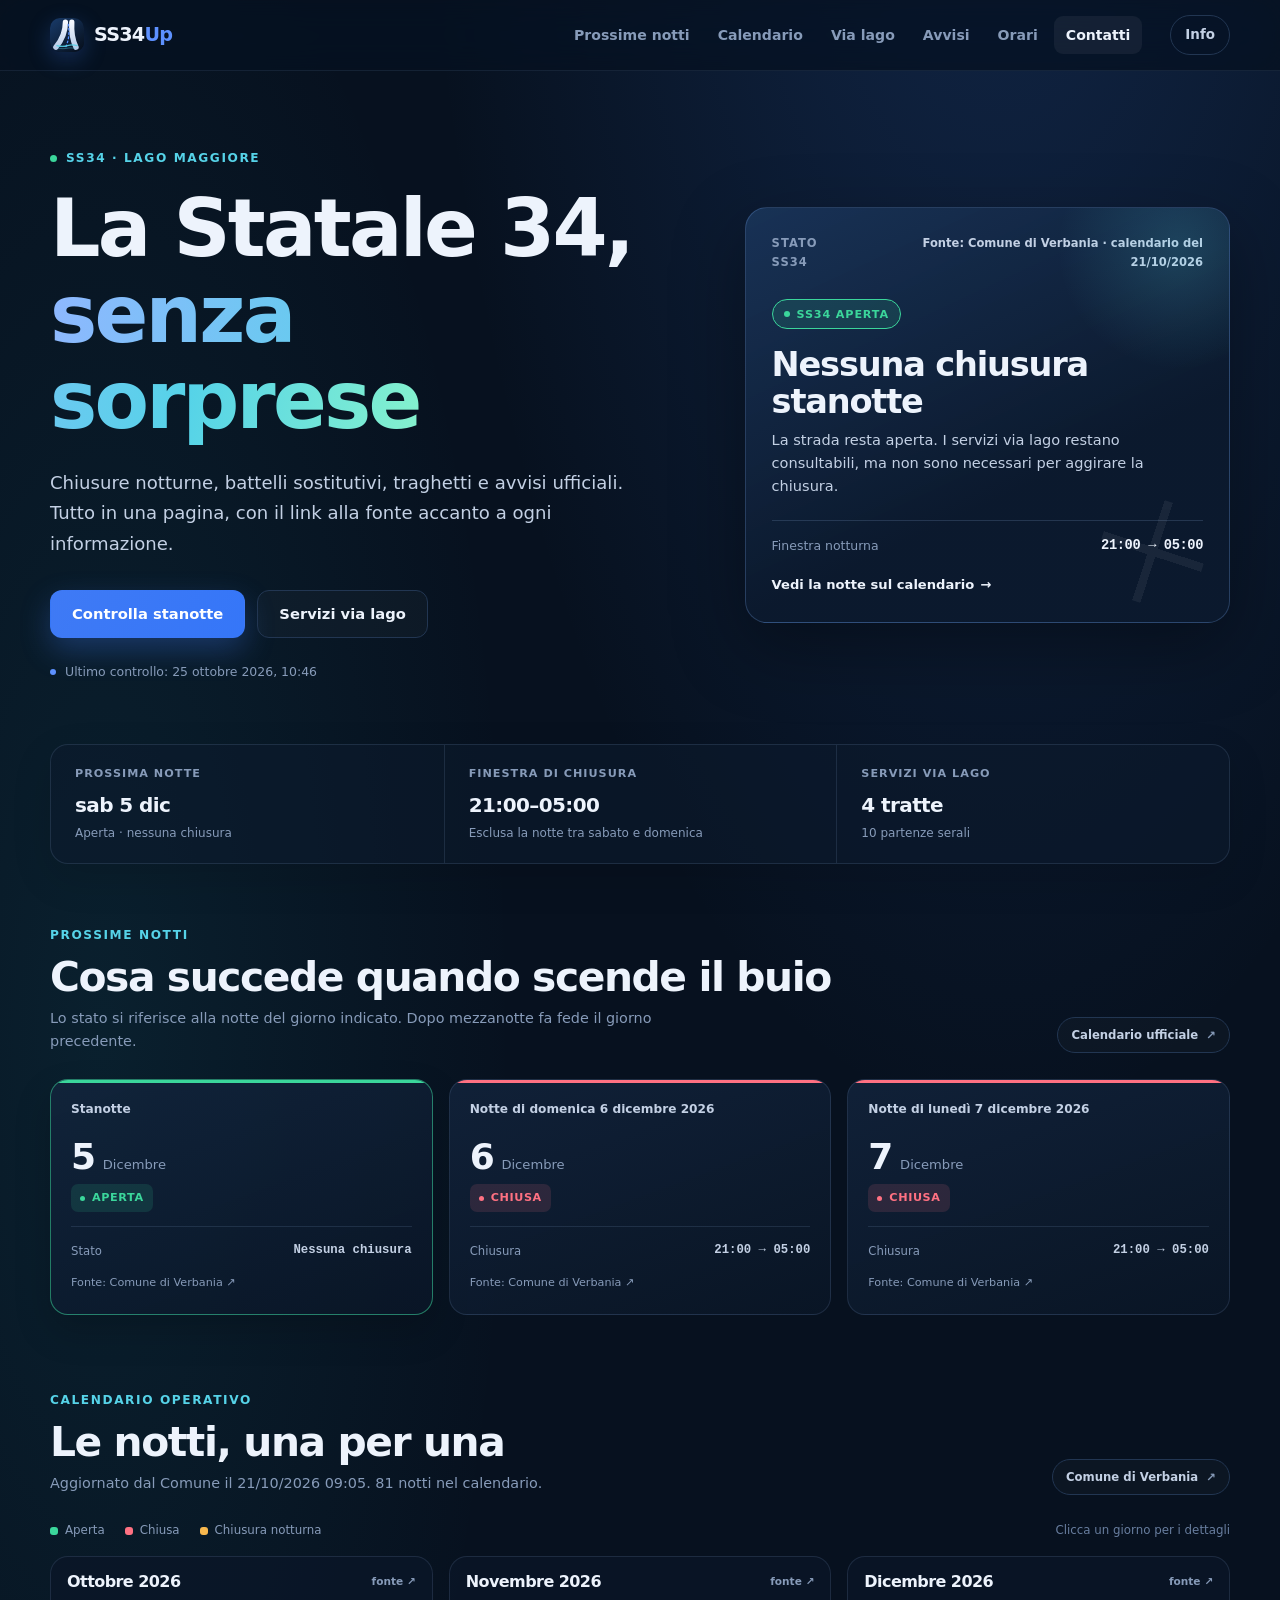
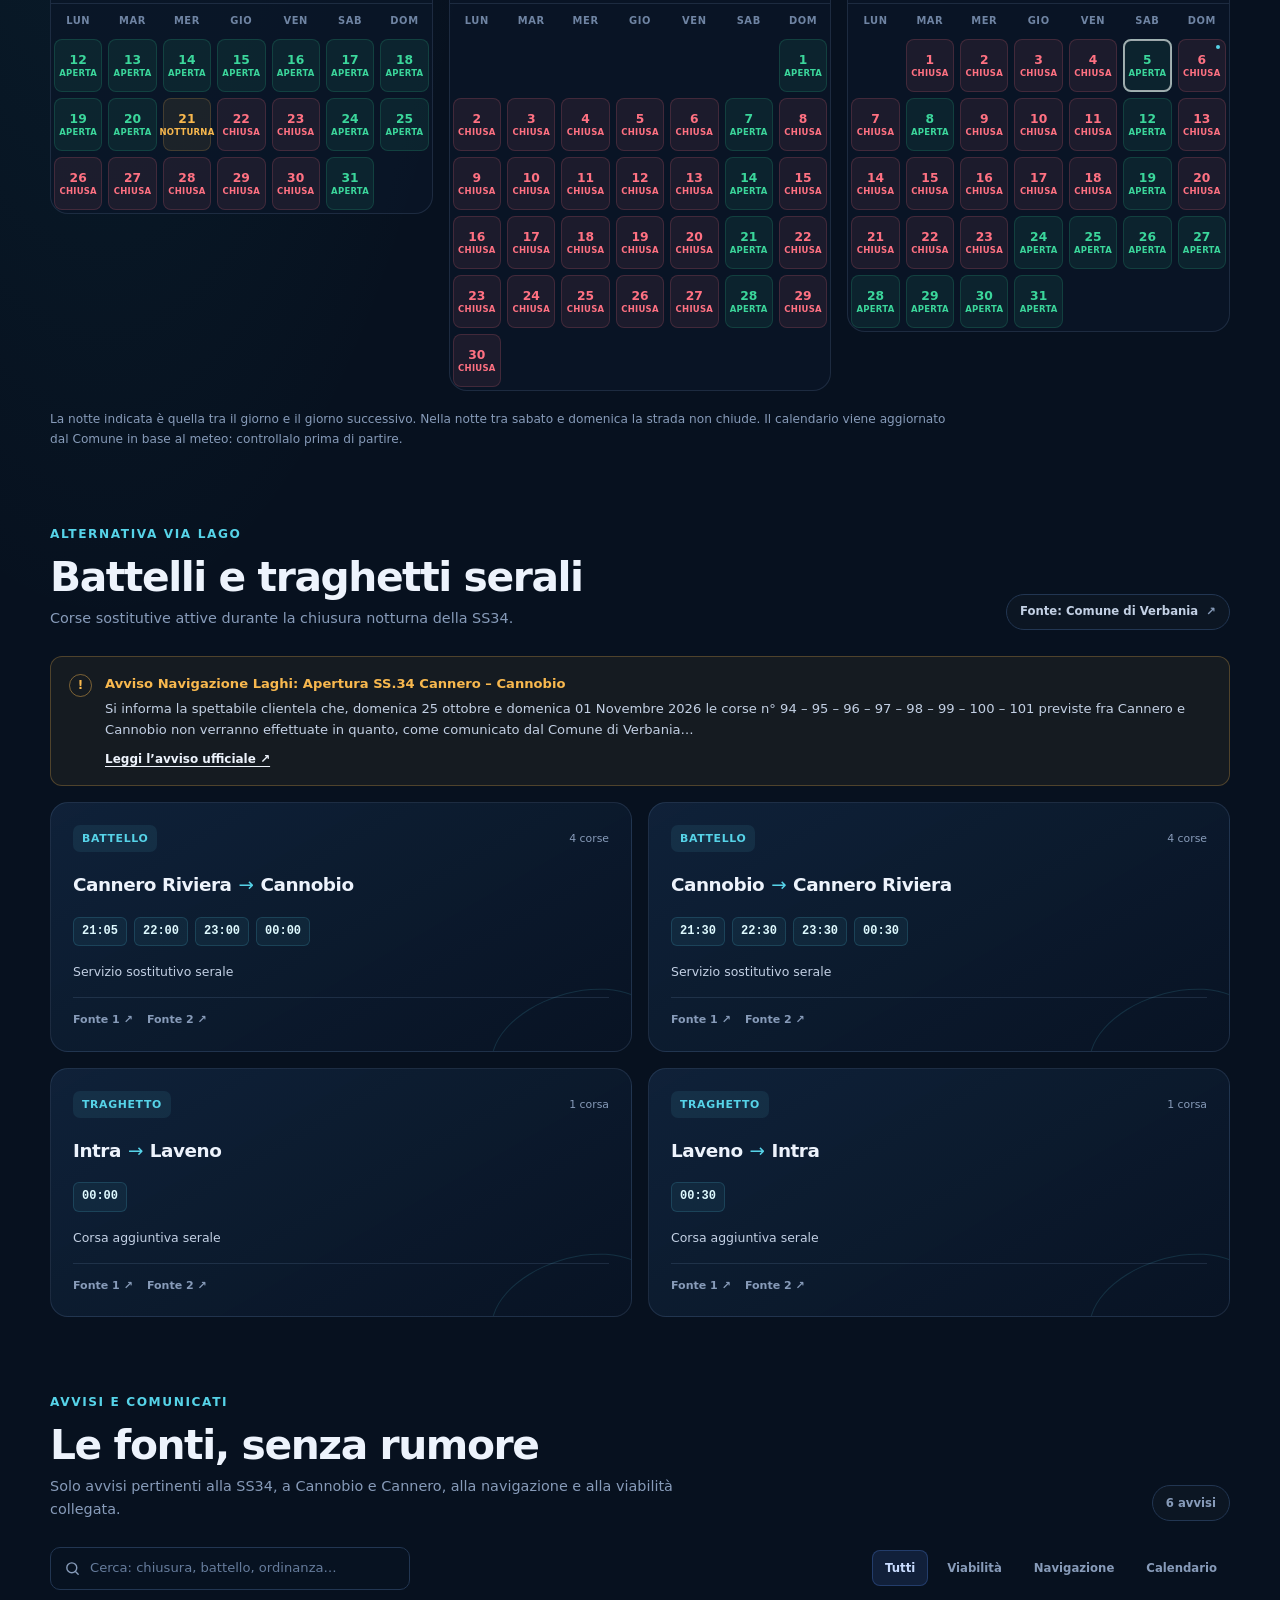
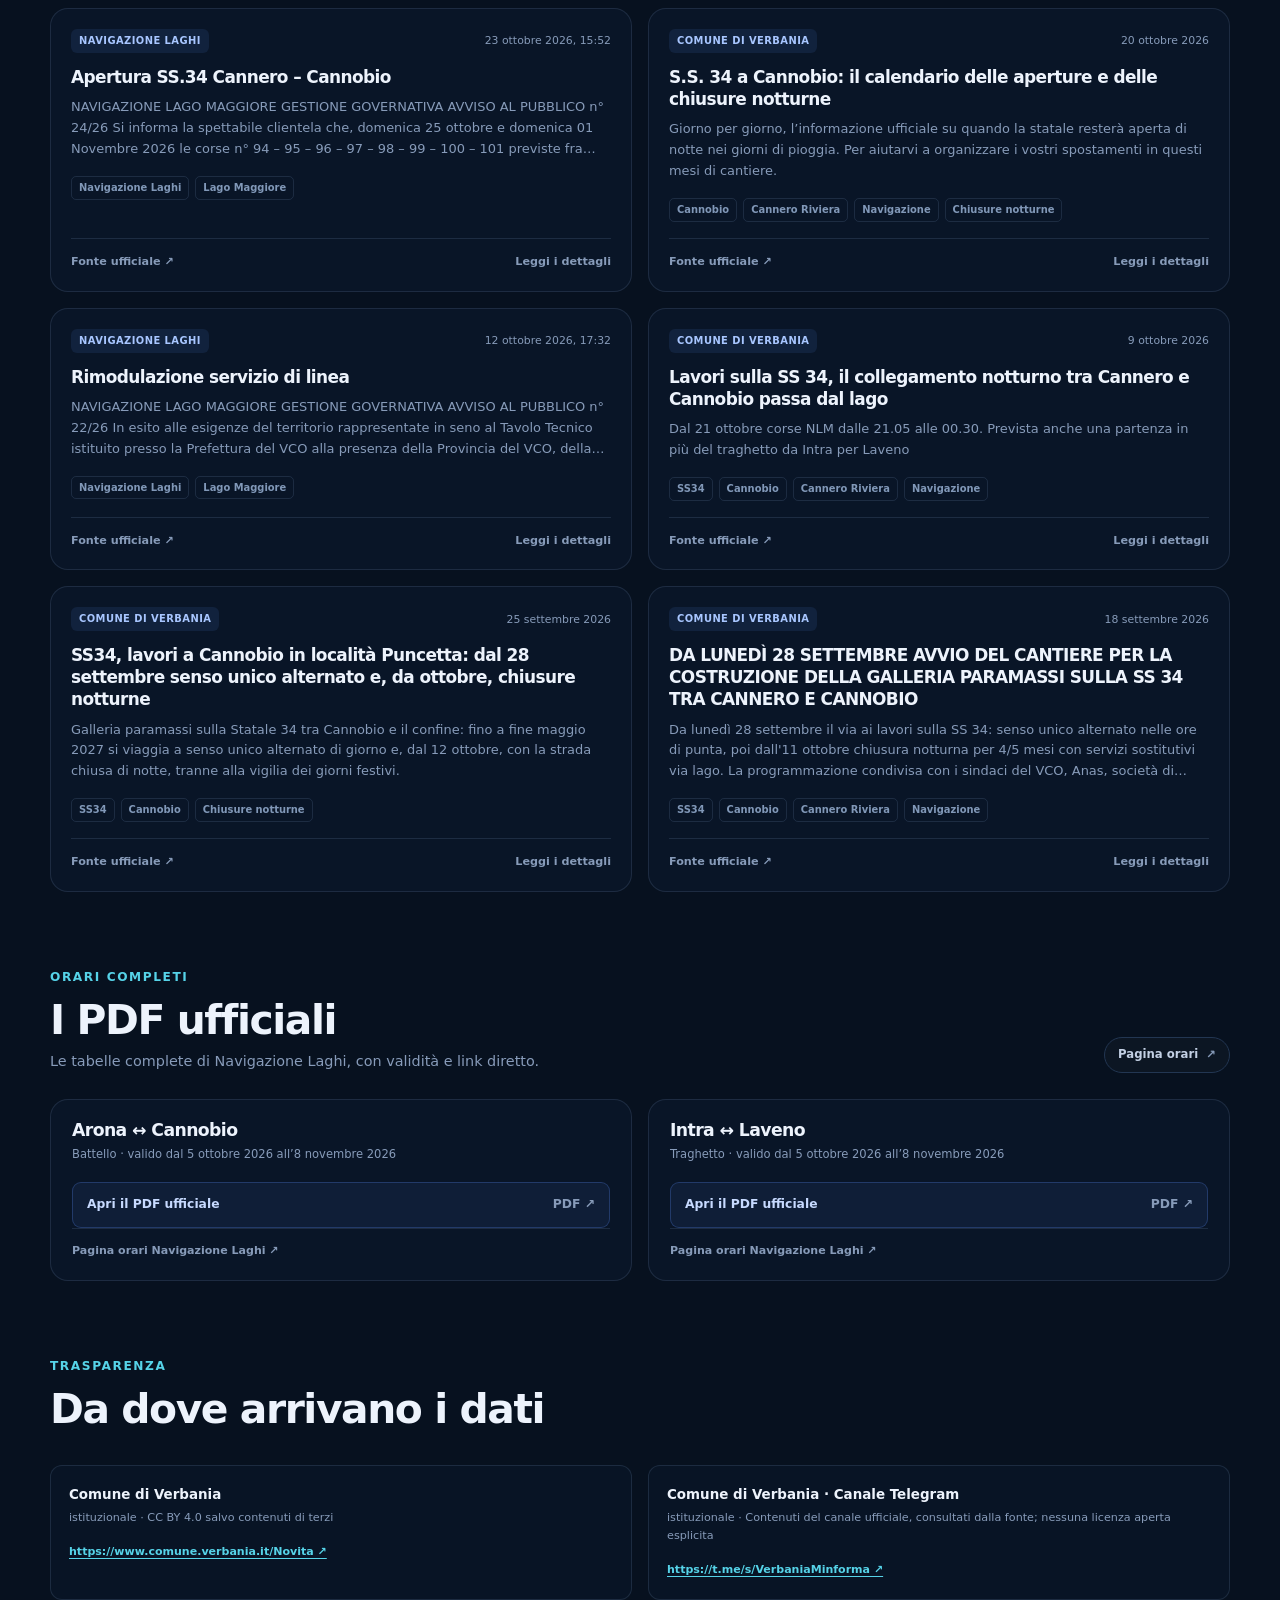
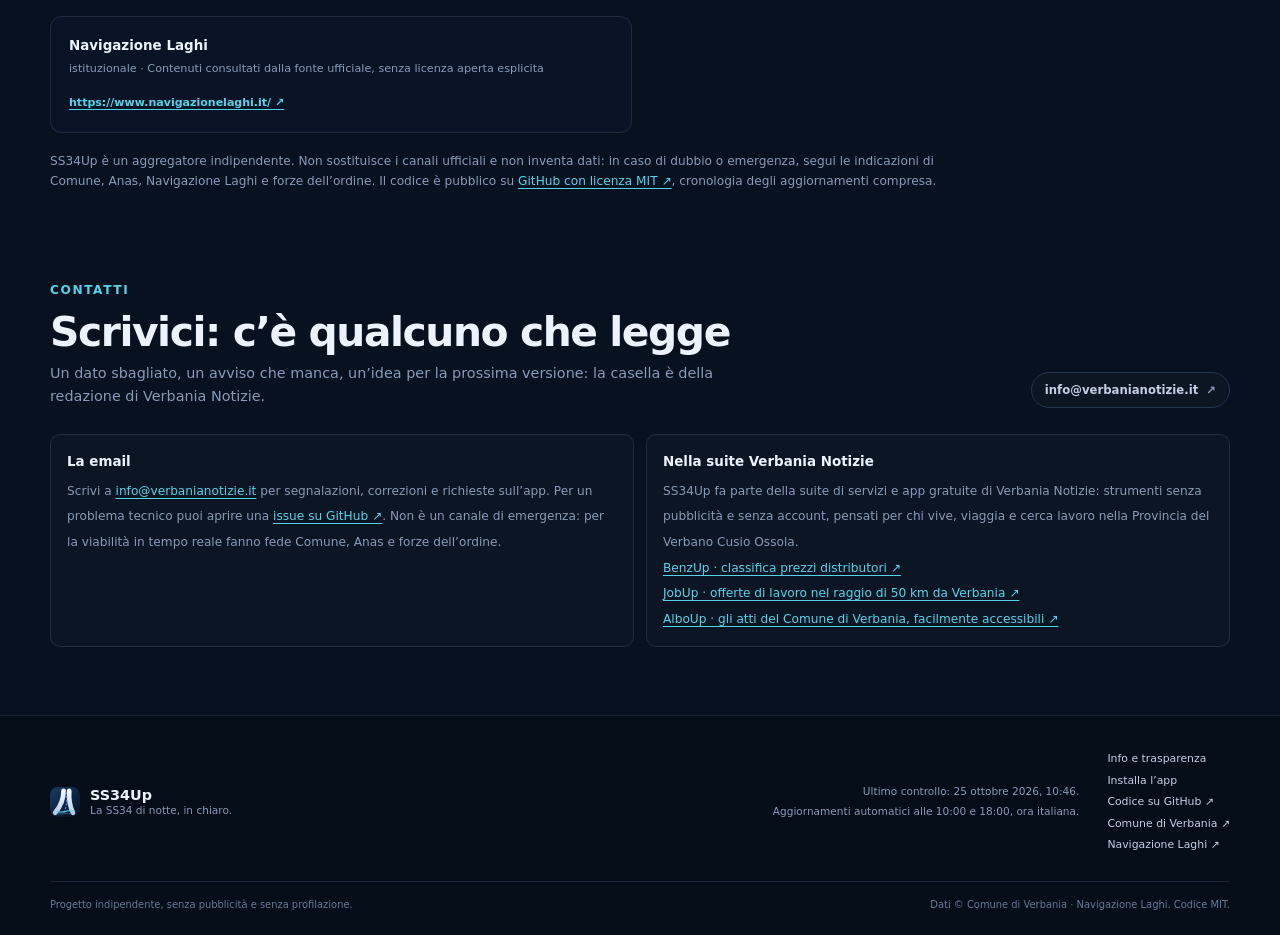
==== commit d167a0cf: "Rimuove il box sulle date e rende immediato l'arrivo alle sezioni Il box "Attenzione alle date" spie" ====
--- a/index.html
+++ b/index.html
@@ -25,8 +25,8 @@
   <meta name="apple-mobile-web-app-capable" content="yes" />
   <meta name="apple-mobile-web-app-title" content="SS34Up" />
   <meta name="mobile-web-app-capable" content="yes" />
-  <link rel="stylesheet" href="assets/style.css?v=5" />
-  <script src="assets/app.js?v=5" defer></script>
+  <link rel="stylesheet" href="assets/style.css?v=6" />
+  <script src="assets/app.js?v=6" defer></script>
   <!-- Cloudflare Web Analytics -->
   <script type='module' src='https://static.cloudflareinsights.com/beacon.min.js' data-cf-beacon='{"token": "c2664d686e3c495b84da351ee712c66a"}'></script>
   <!-- End Cloudflare Web Analytics -->
@@ -139,14 +139,6 @@
         <div class="skeleton-card"></div>
         <div class="skeleton-card"></div>
       </div>
-      <div class="callout">
-        <div class="callout-icon" aria-hidden="true">!</div>
-        <div>
-          <strong>Attenzione alle date.</strong>
-          L’ordinanza ANAS indica le chiusure dal 12 ottobre, mentre il calendario operativo del Comune parte dal 21 ottobre.
-          Per la notte corrente usa sempre il calendario aggiornato e la sua fonte.
-        </div>
-      </div>
     </section>
 
     <section class="section" id="calendario" aria-labelledby="calendario-title">
--- a/assets/style.css
+++ b/assets/style.css
@@ -32,7 +32,10 @@
   box-sizing: border-box;
 }
 
-html {
+/* Lo smooth si attiva da JS alla prima interazione: all'arrivo con un hash la
+   pagina deve posizionarsi subito, altrimenti l'animazione parte sulla
+   posizione provvisoria e resta in volo quando arrivano i dati. */
+html.js-smooth {
   scroll-behavior: smooth;
 }
 
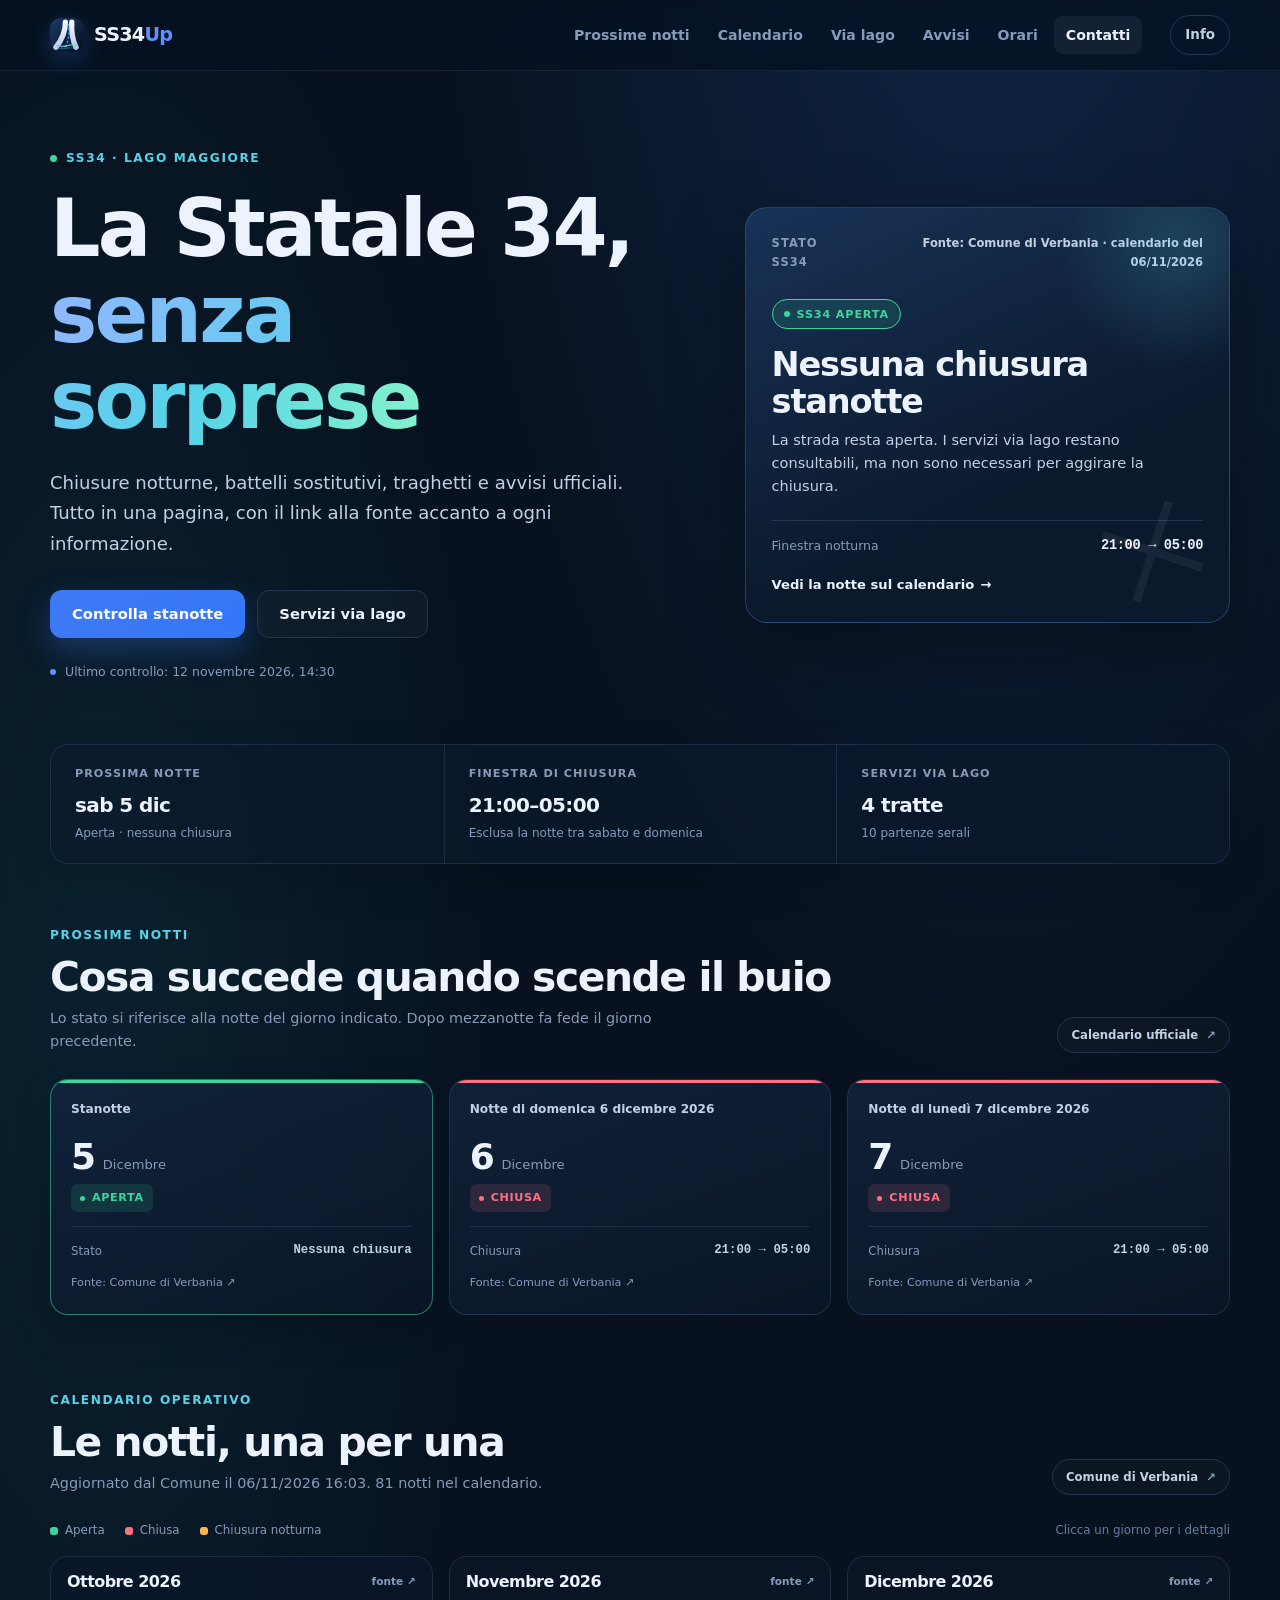
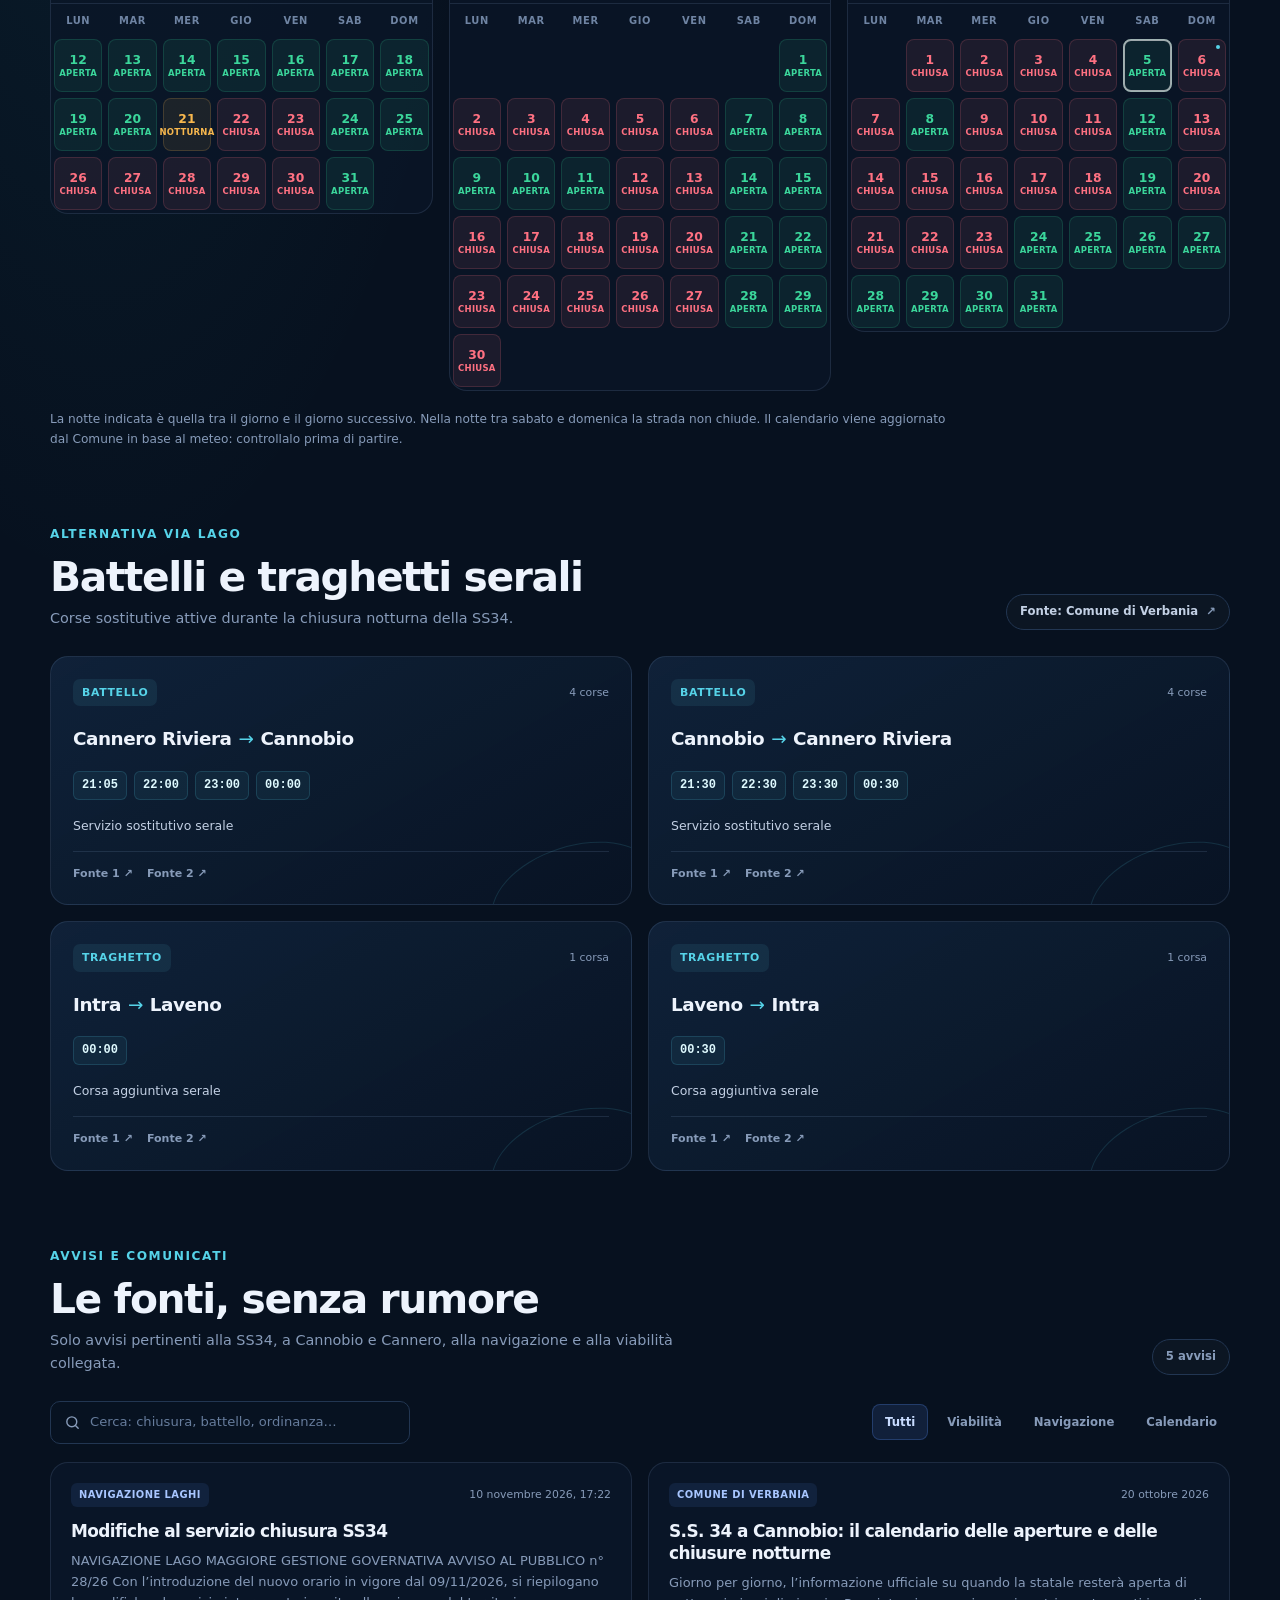
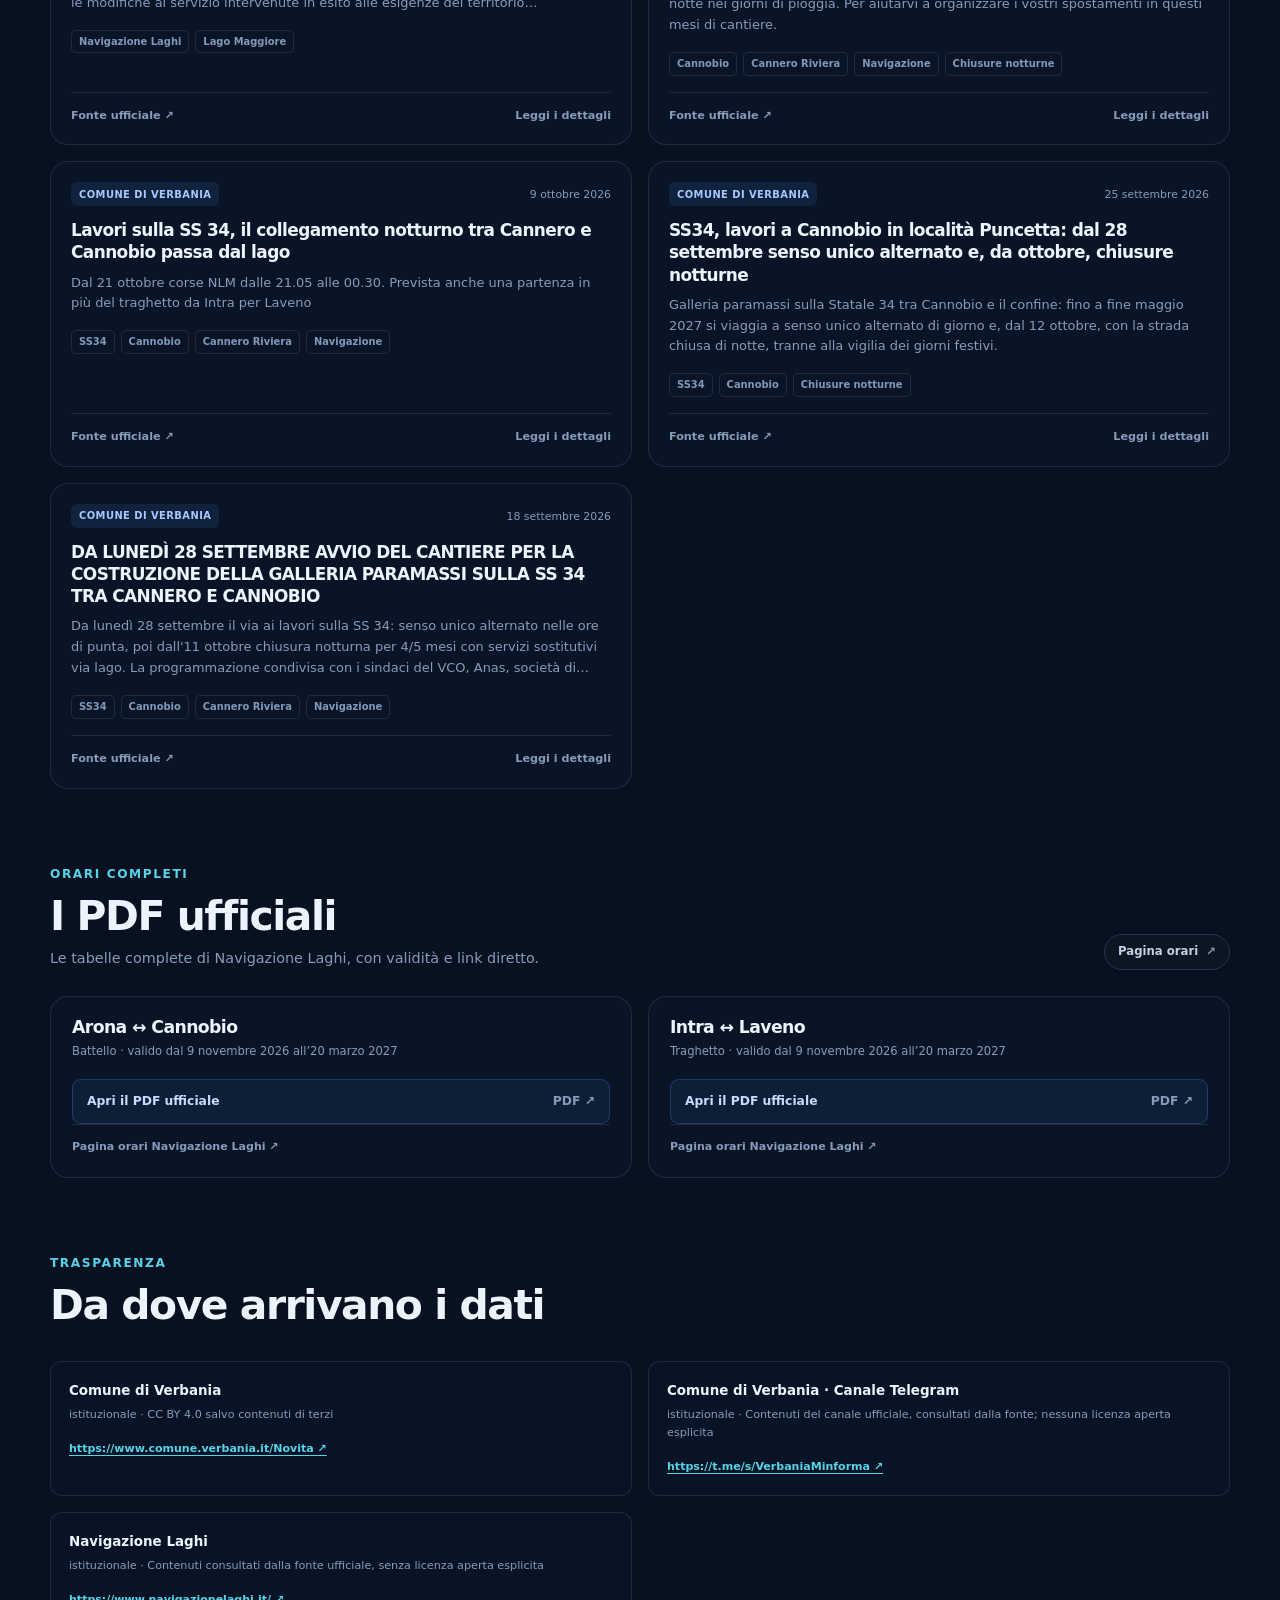
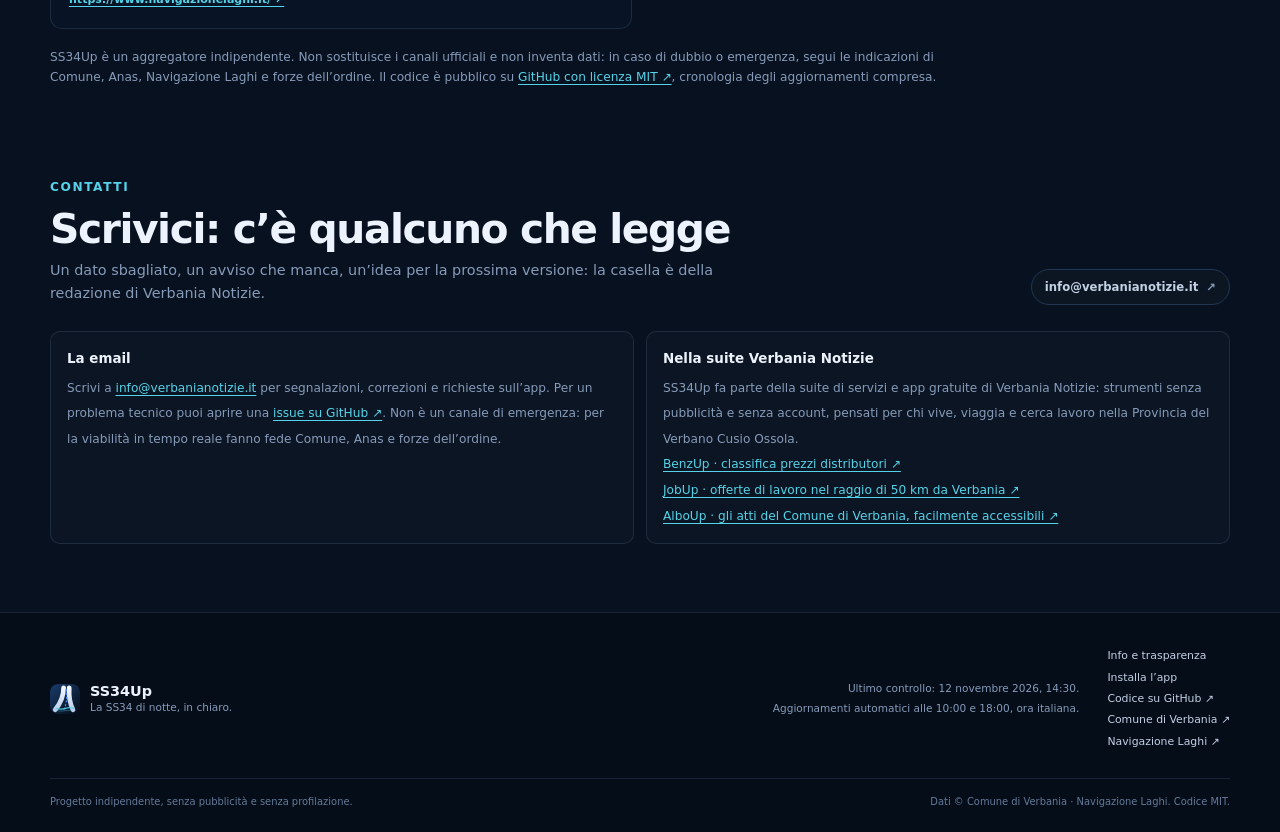
==== commit b687ef39: "Aggiunge override notturni da Telegram e manuali" ====
--- a/index.html
+++ b/index.html
@@ -25,8 +25,8 @@
   <meta name="apple-mobile-web-app-capable" content="yes" />
   <meta name="apple-mobile-web-app-title" content="SS34Up" />
   <meta name="mobile-web-app-capable" content="yes" />
-  <link rel="stylesheet" href="assets/style.css?v=6" />
-  <script src="assets/app.js?v=6" defer></script>
+  <link rel="stylesheet" href="assets/style.css?v=7" />
+  <script src="assets/app.js?v=7" defer></script>
   <!-- Cloudflare Web Analytics -->
   <script type='module' src='https://static.cloudflareinsights.com/beacon.min.js' data-cf-beacon='{"token": "c2664d686e3c495b84da351ee712c66a"}'></script>
   <!-- End Cloudflare Web Analytics -->
@@ -93,6 +93,7 @@
           <span>Finestra notturna</span>
           <strong>21:00 → 05:00</strong>
         </div>
+        <p class="status-override" id="status-override" hidden></p>
         <a class="status-link" id="status-link" href="#calendario">Vai al calendario</a>
       </aside>
     </section>
--- a/assets/style.css
+++ b/assets/style.css
@@ -532,6 +532,36 @@
   letter-spacing: -0.03em;
 }
 
+.status-override {
+  margin: 0 0 14px;
+  padding: 11px 13px;
+  border: 1px solid rgba(86, 211, 232, 0.28);
+  border-radius: var(--radius-sm);
+  background: rgba(86, 211, 232, 0.08);
+  color: var(--text-soft);
+  font-size: 0.8rem;
+  line-height: 1.5;
+}
+
+.status-override[hidden] {
+  display: none;
+}
+
+.status-override strong {
+  color: var(--cyan);
+  font-weight: 700;
+}
+
+.status-override a {
+  color: var(--cyan);
+  font-weight: 700;
+  text-decoration: none;
+}
+
+.status-override a:hover {
+  text-decoration: underline;
+}
+
 .status-link {
   display: inline-flex;
   align-items: center;
@@ -787,6 +817,14 @@
   height: 5px;
   border-radius: 50%;
   background: currentColor;
+}
+
+.night-override {
+  display: block;
+  margin: -4px 0 14px;
+  color: var(--cyan);
+  font-size: 0.68rem;
+  font-weight: 700;
 }
 
 .night-window {
@@ -1000,6 +1038,18 @@
 
 .cal-day.status-non-definita {
   color: var(--muted);
+}
+
+.cal-day.has-override::before {
+  content: "";
+  position: absolute;
+  top: 4px;
+  right: 4px;
+  width: 5px;
+  height: 5px;
+  border-radius: 50%;
+  background: var(--cyan);
+  box-shadow: 0 0 0 2px rgba(86, 211, 232, 0.18);
 }
 
 .cal-day.is-today::after {
